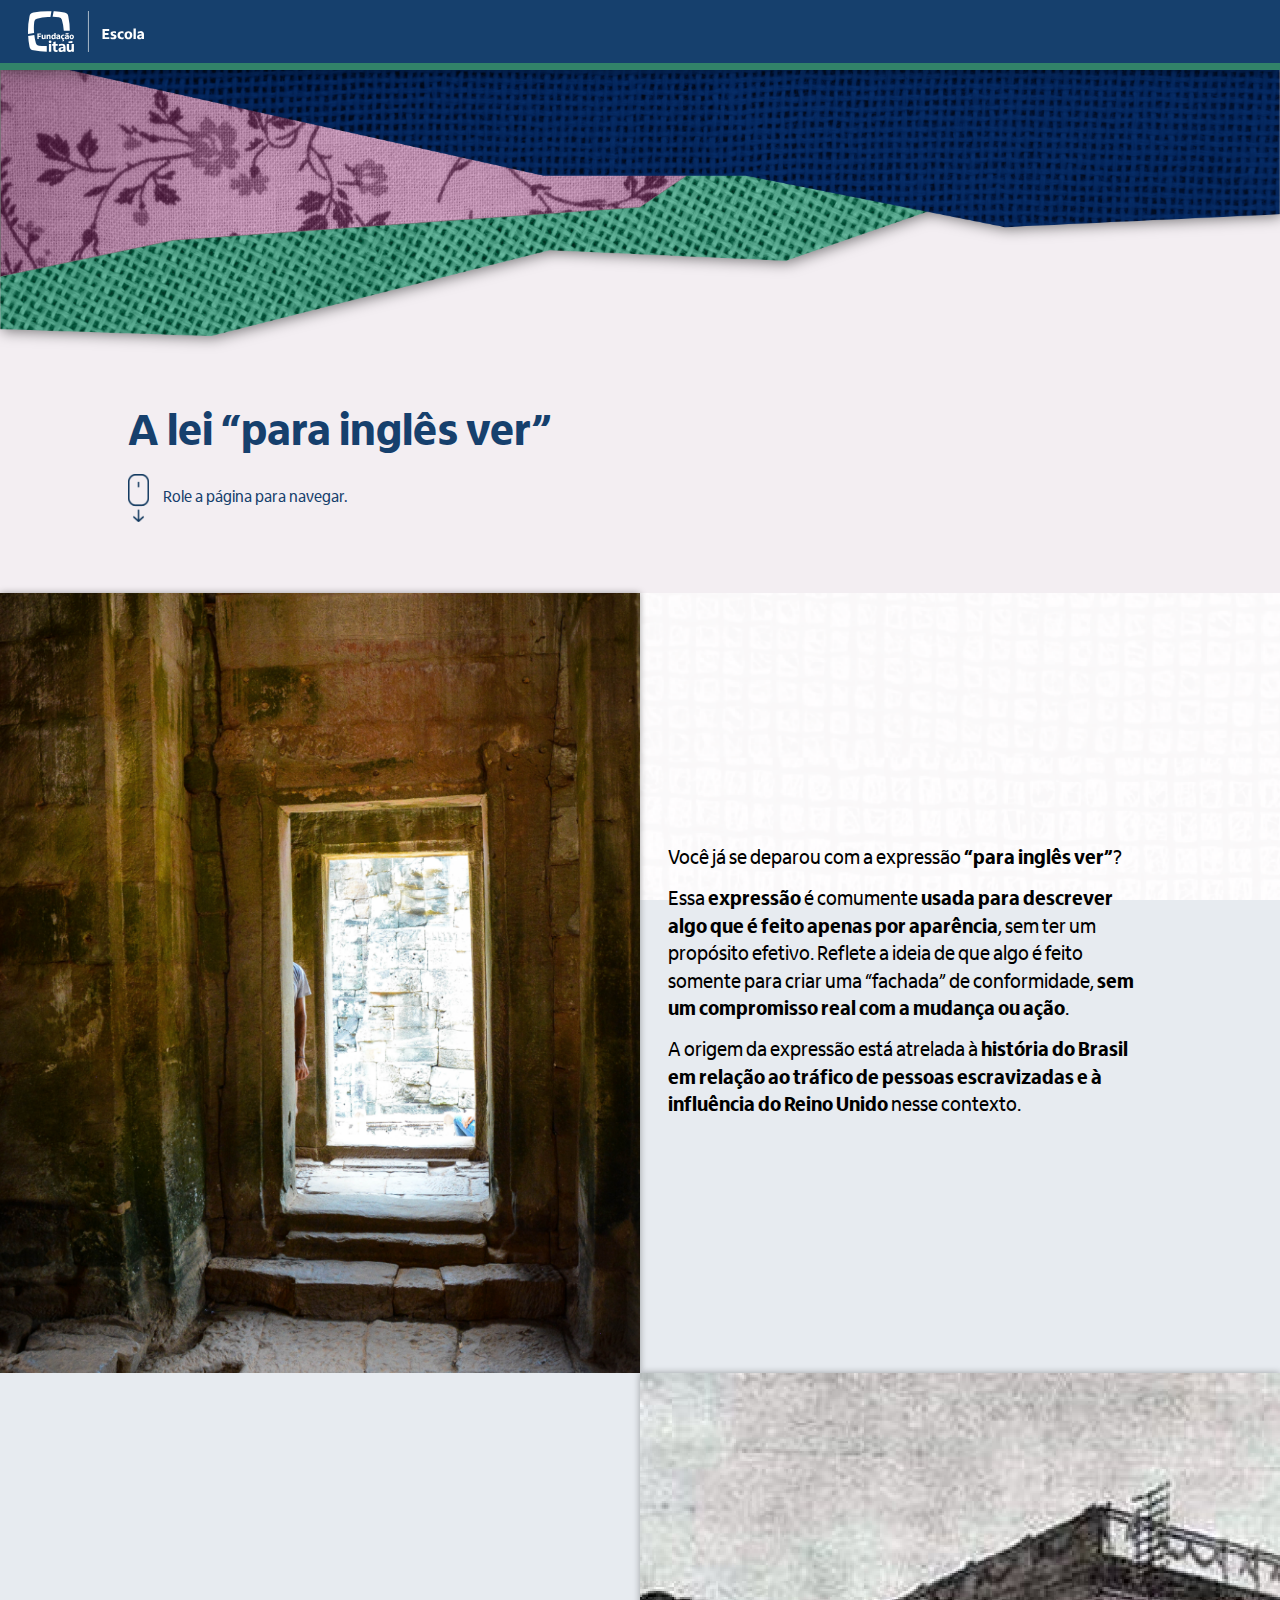
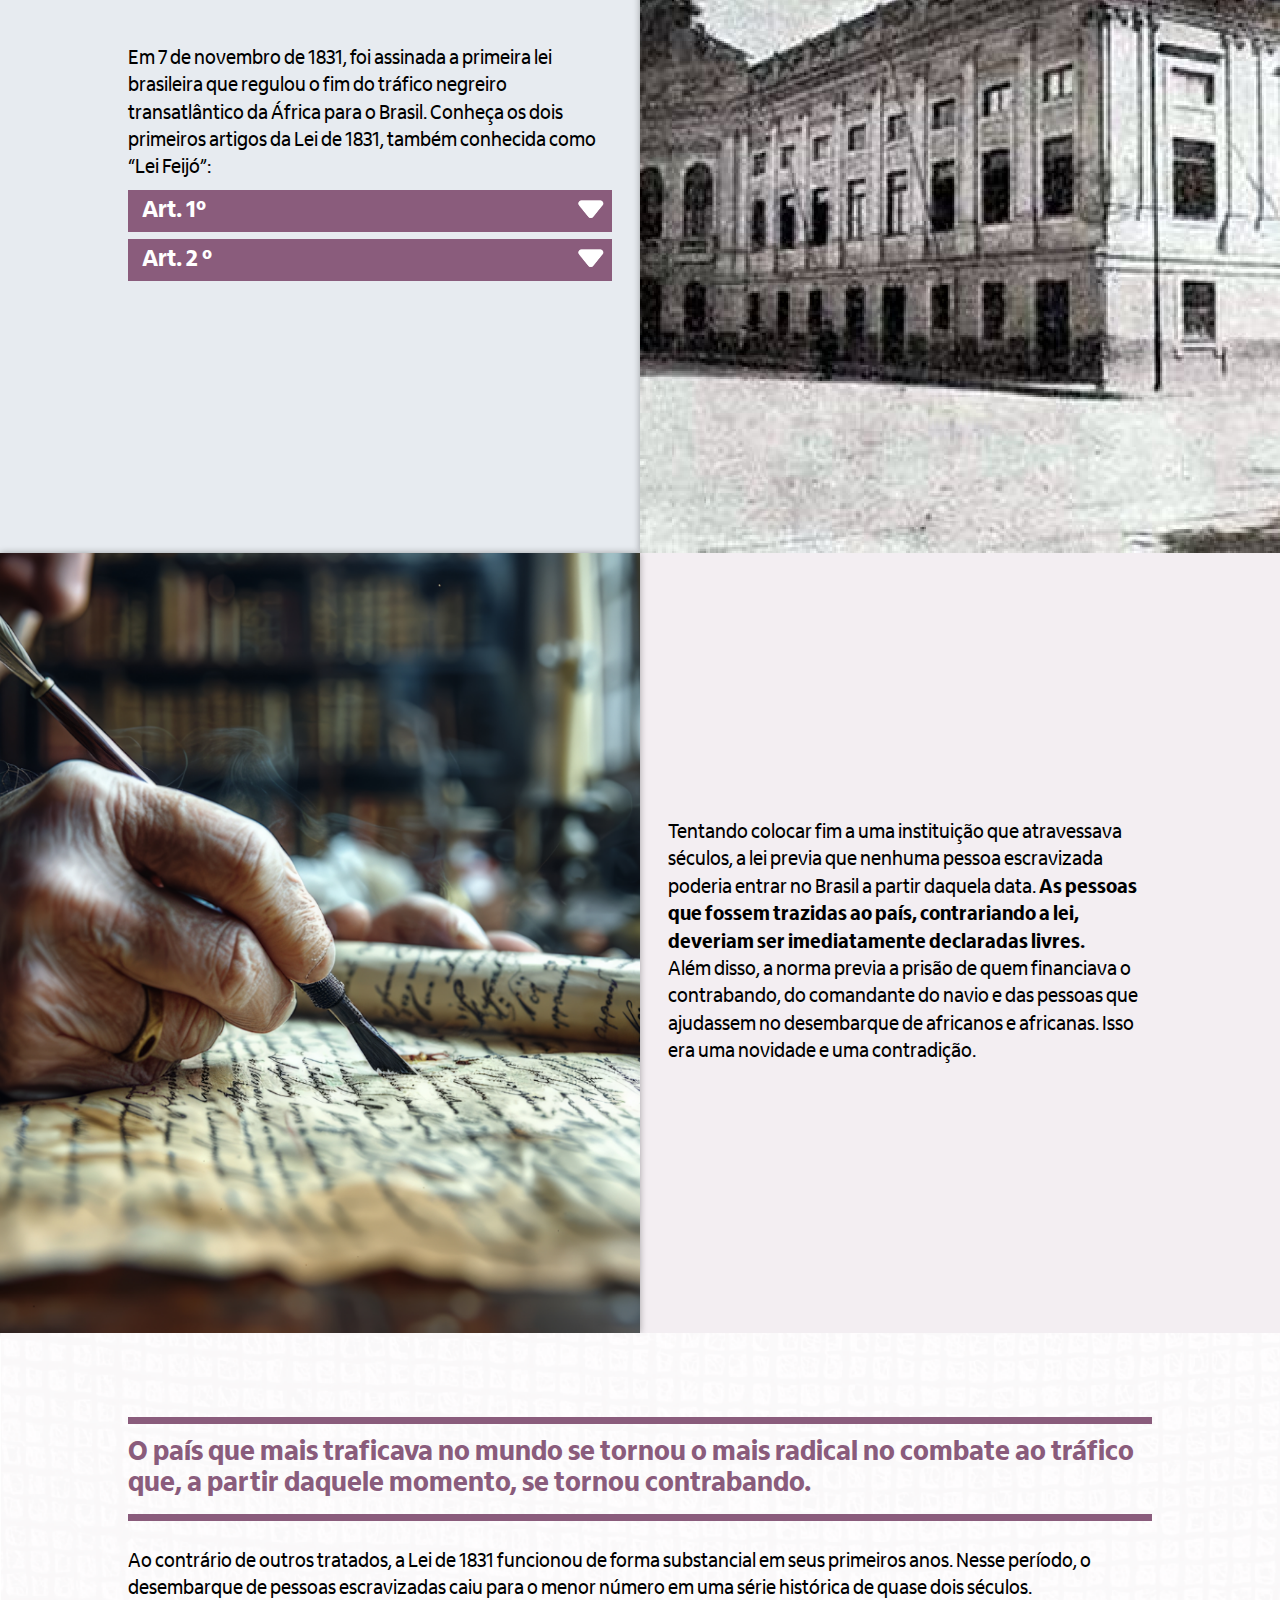
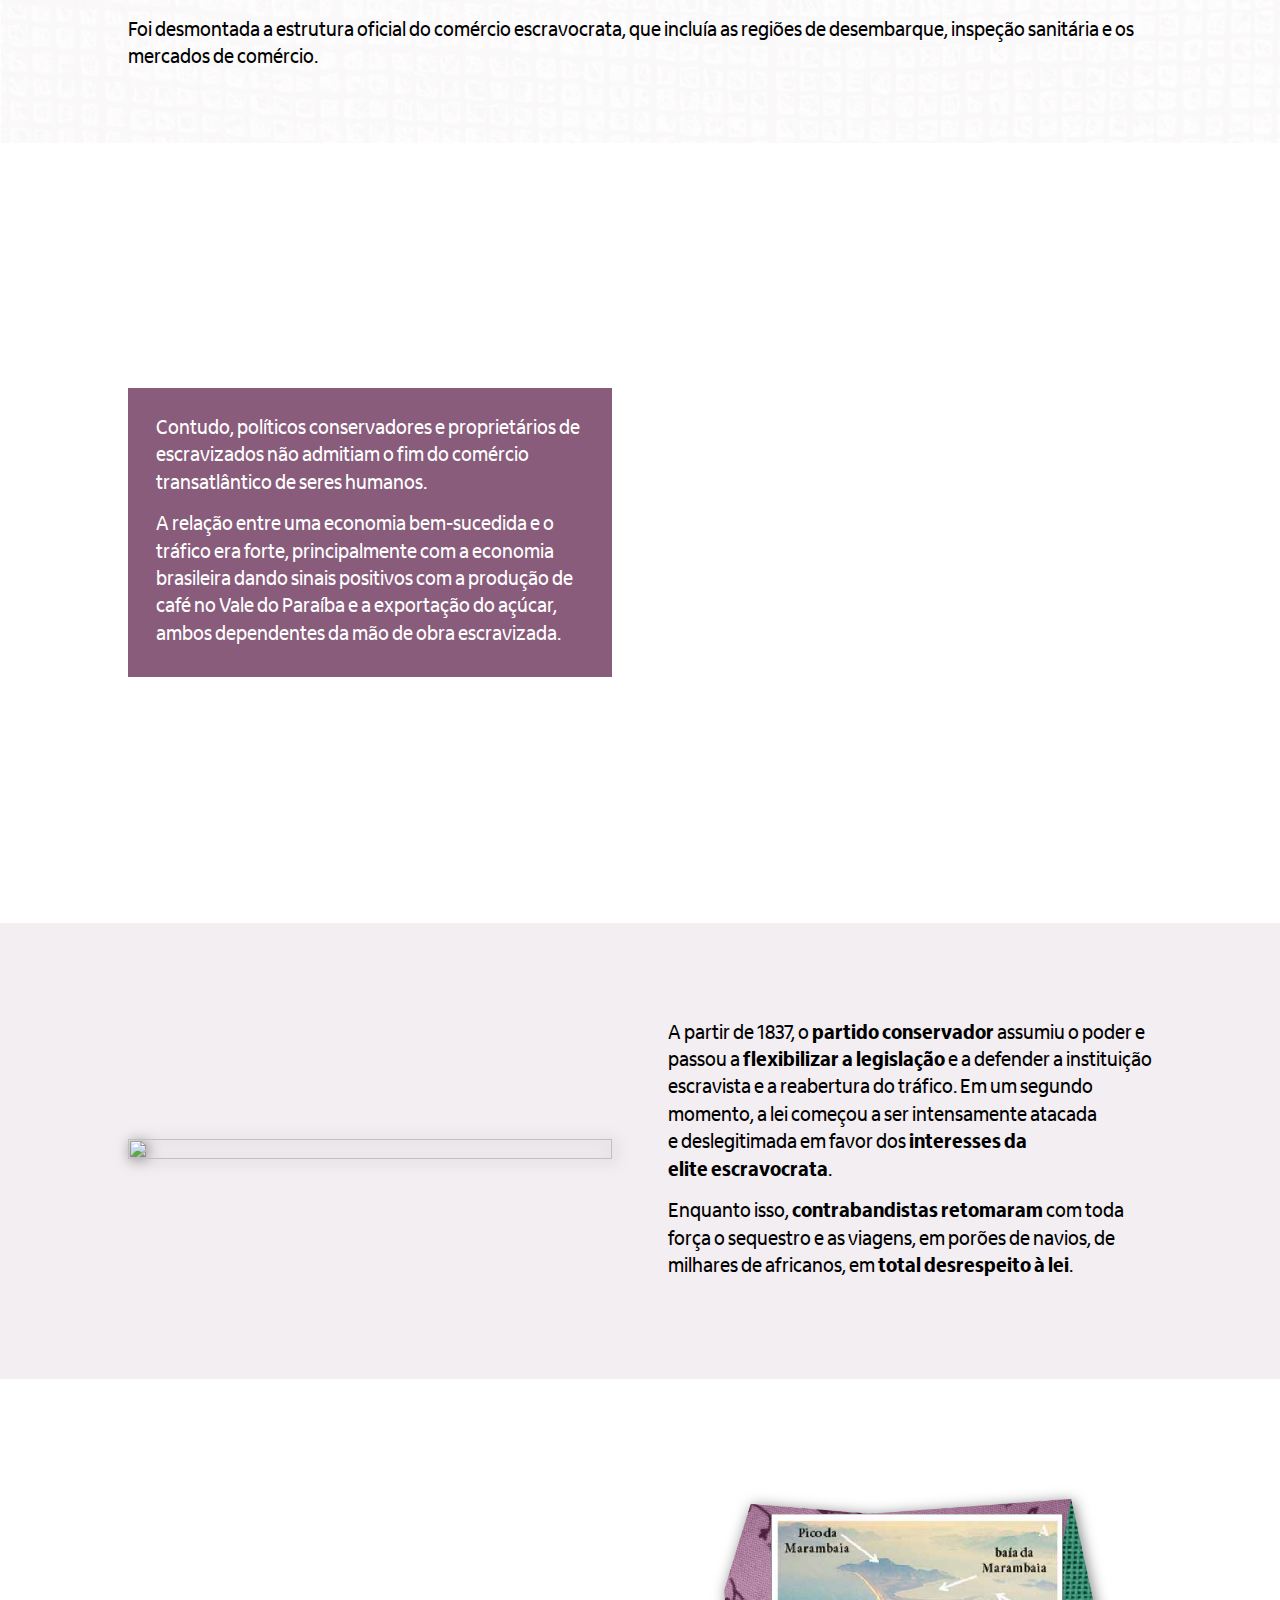
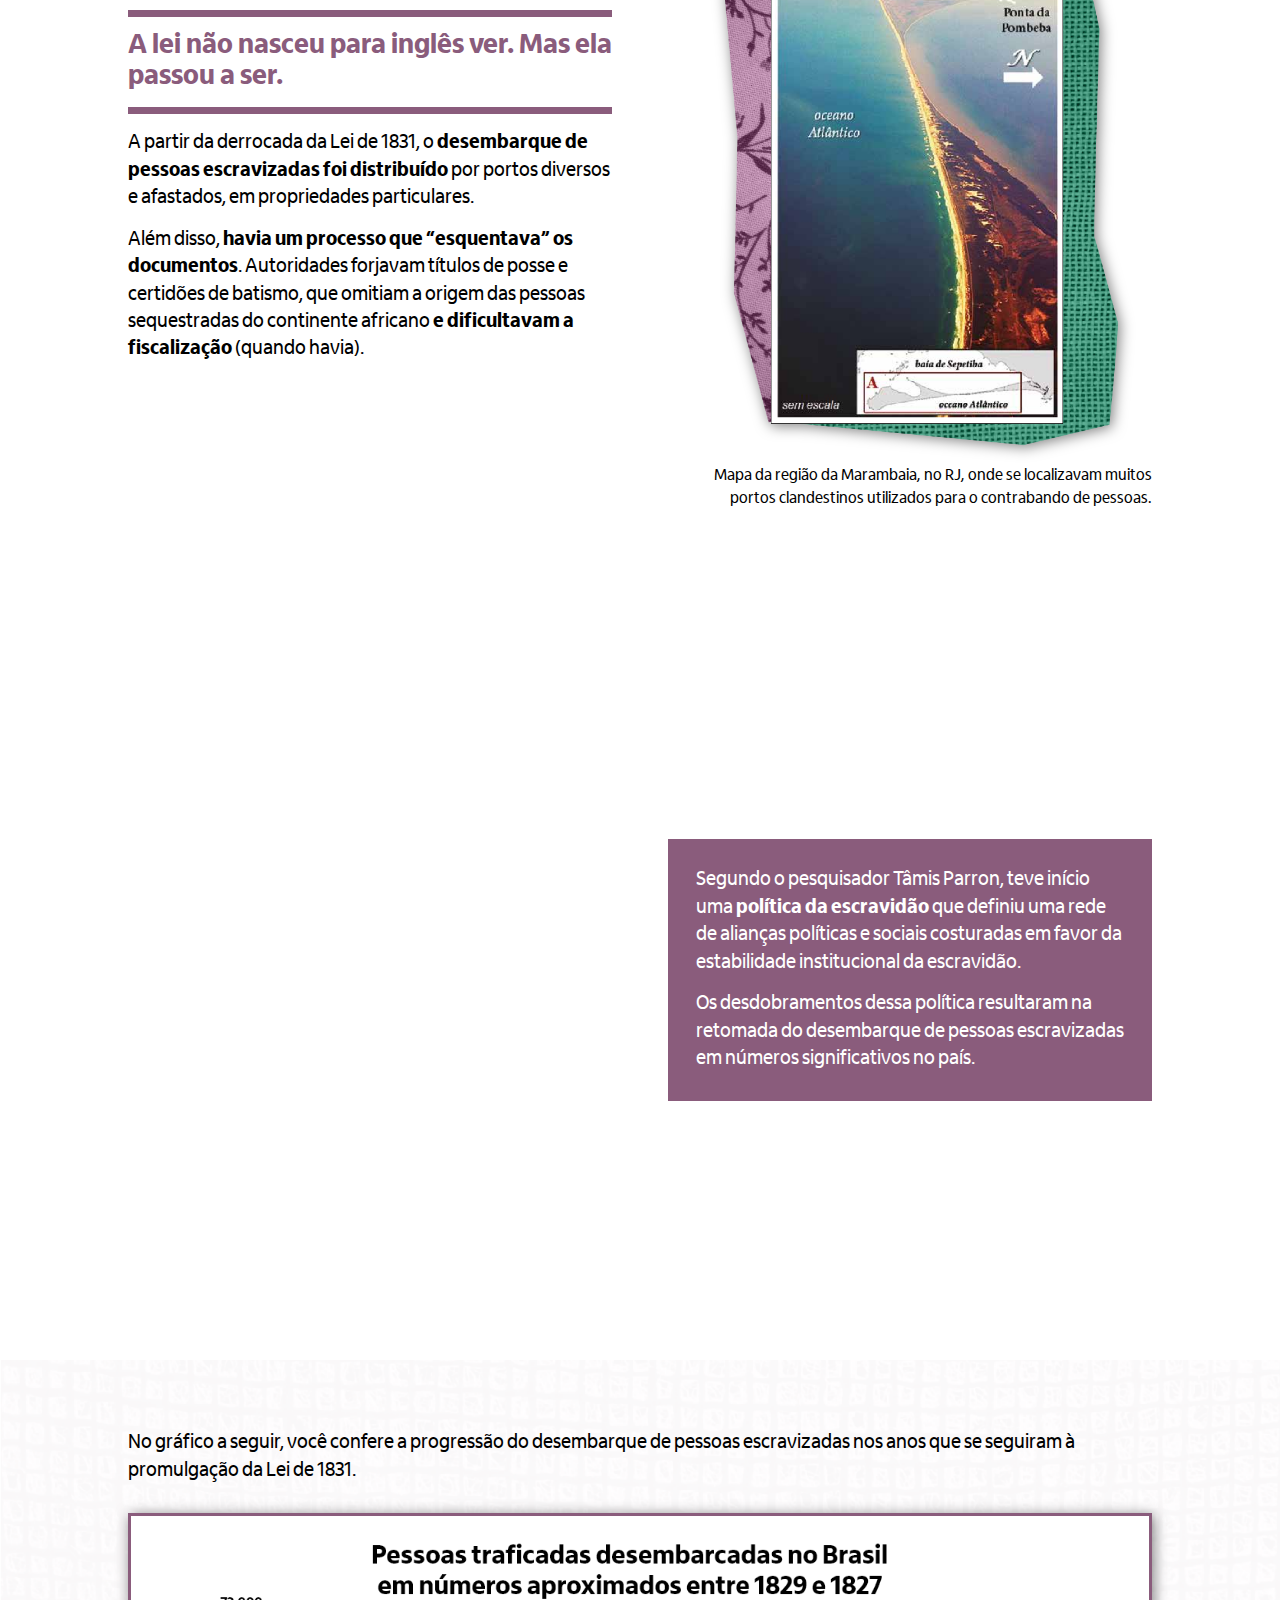
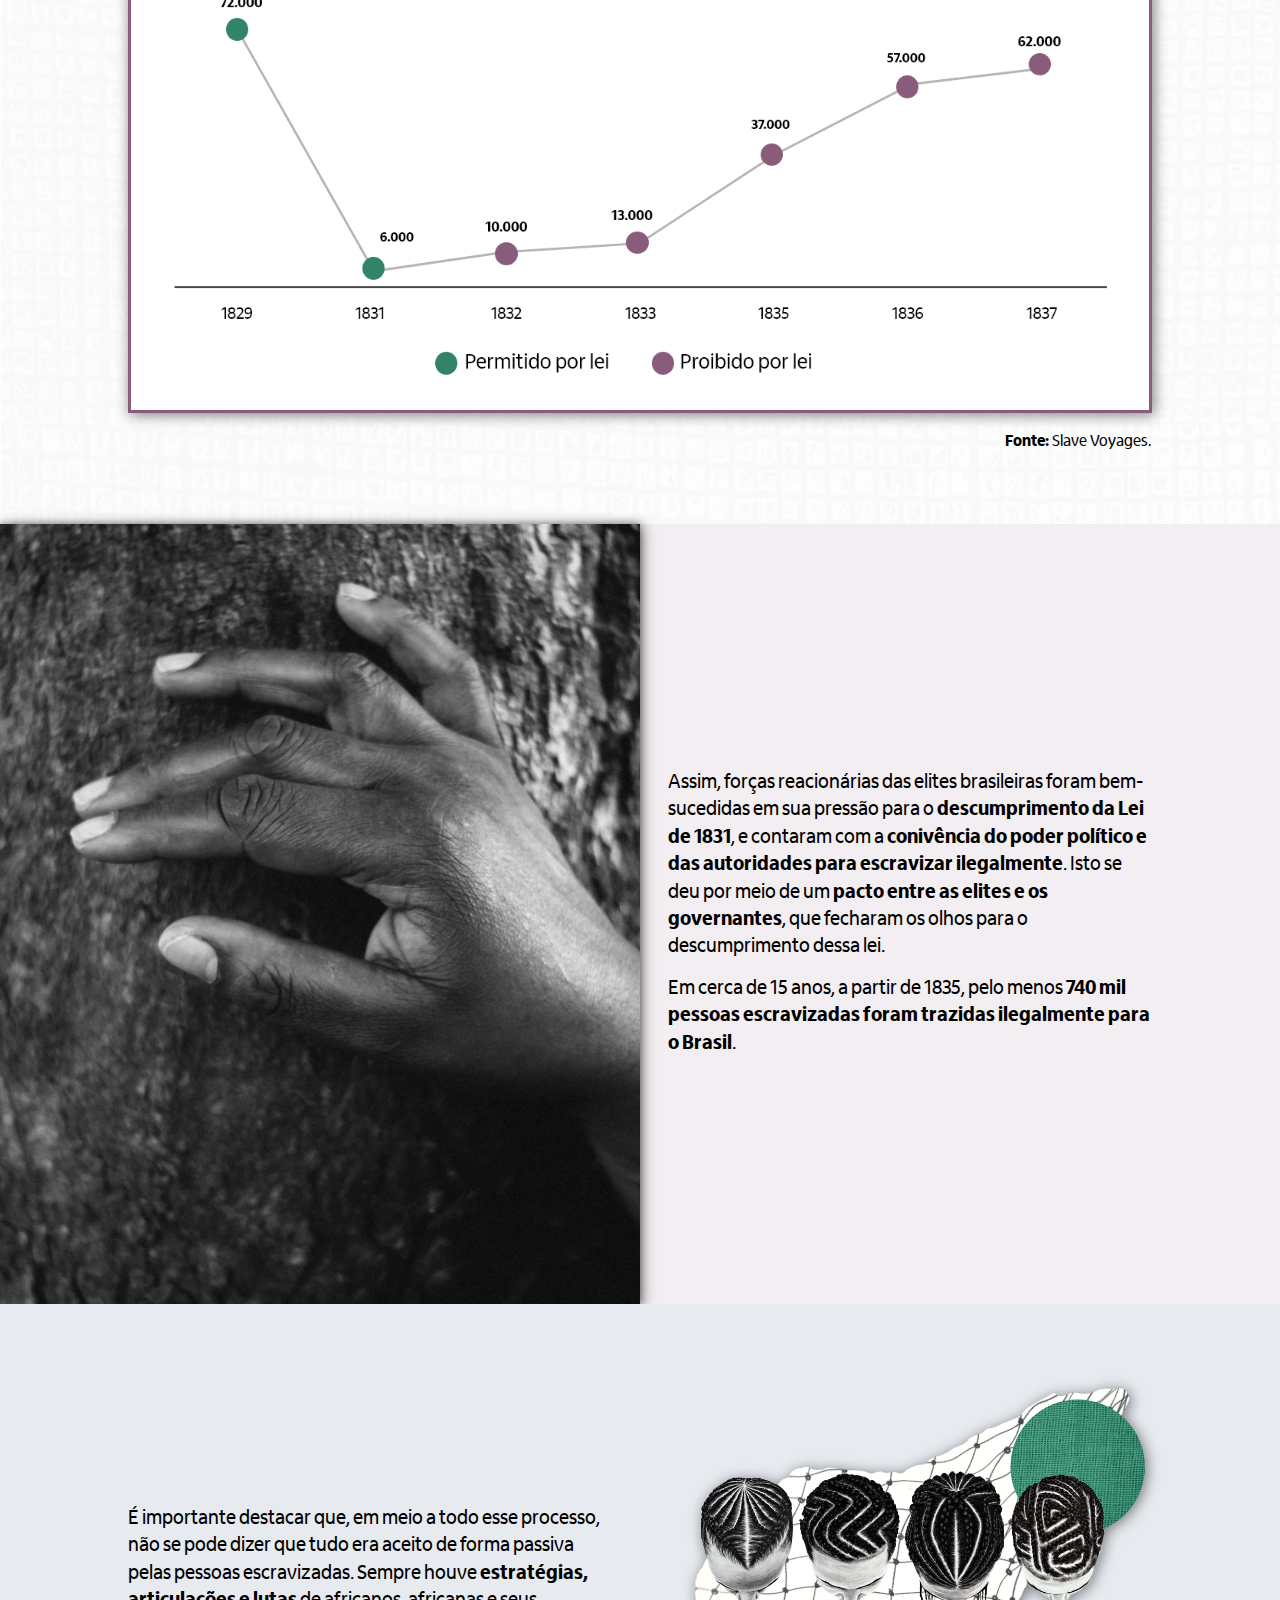
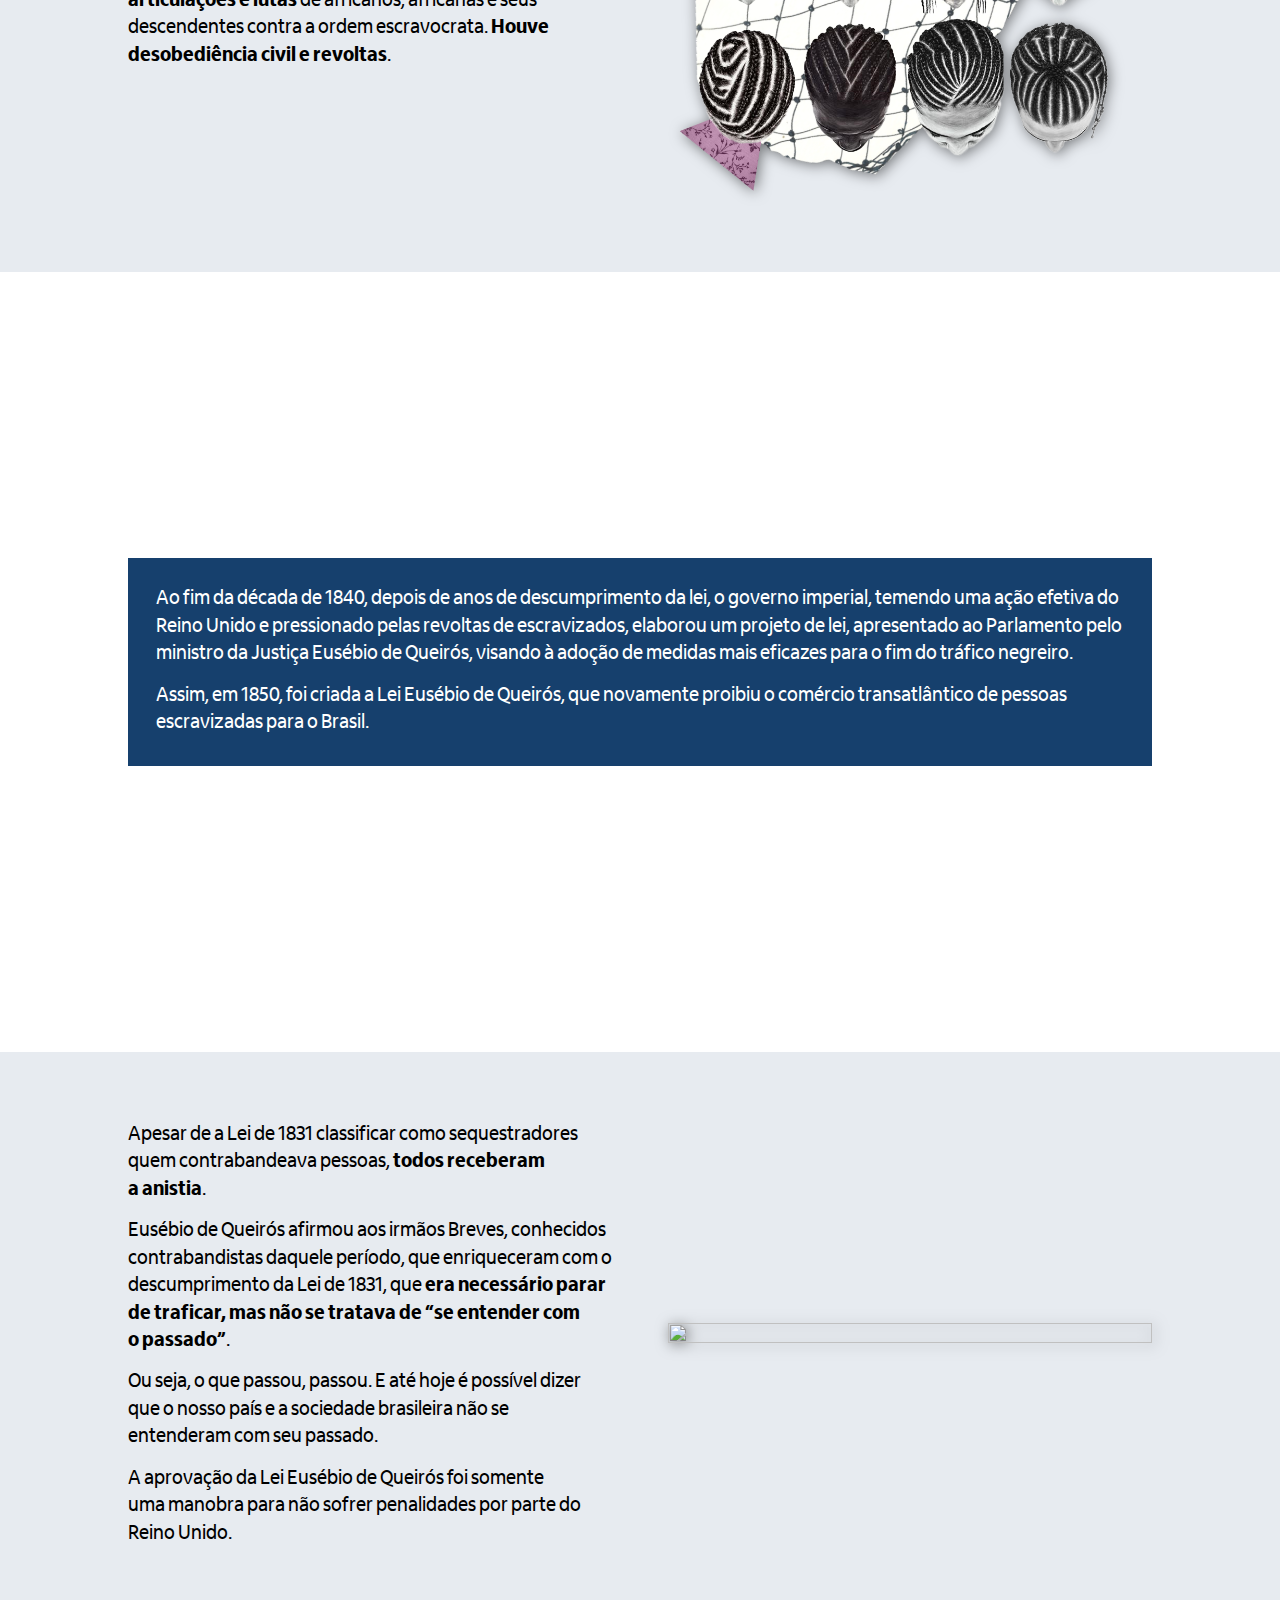
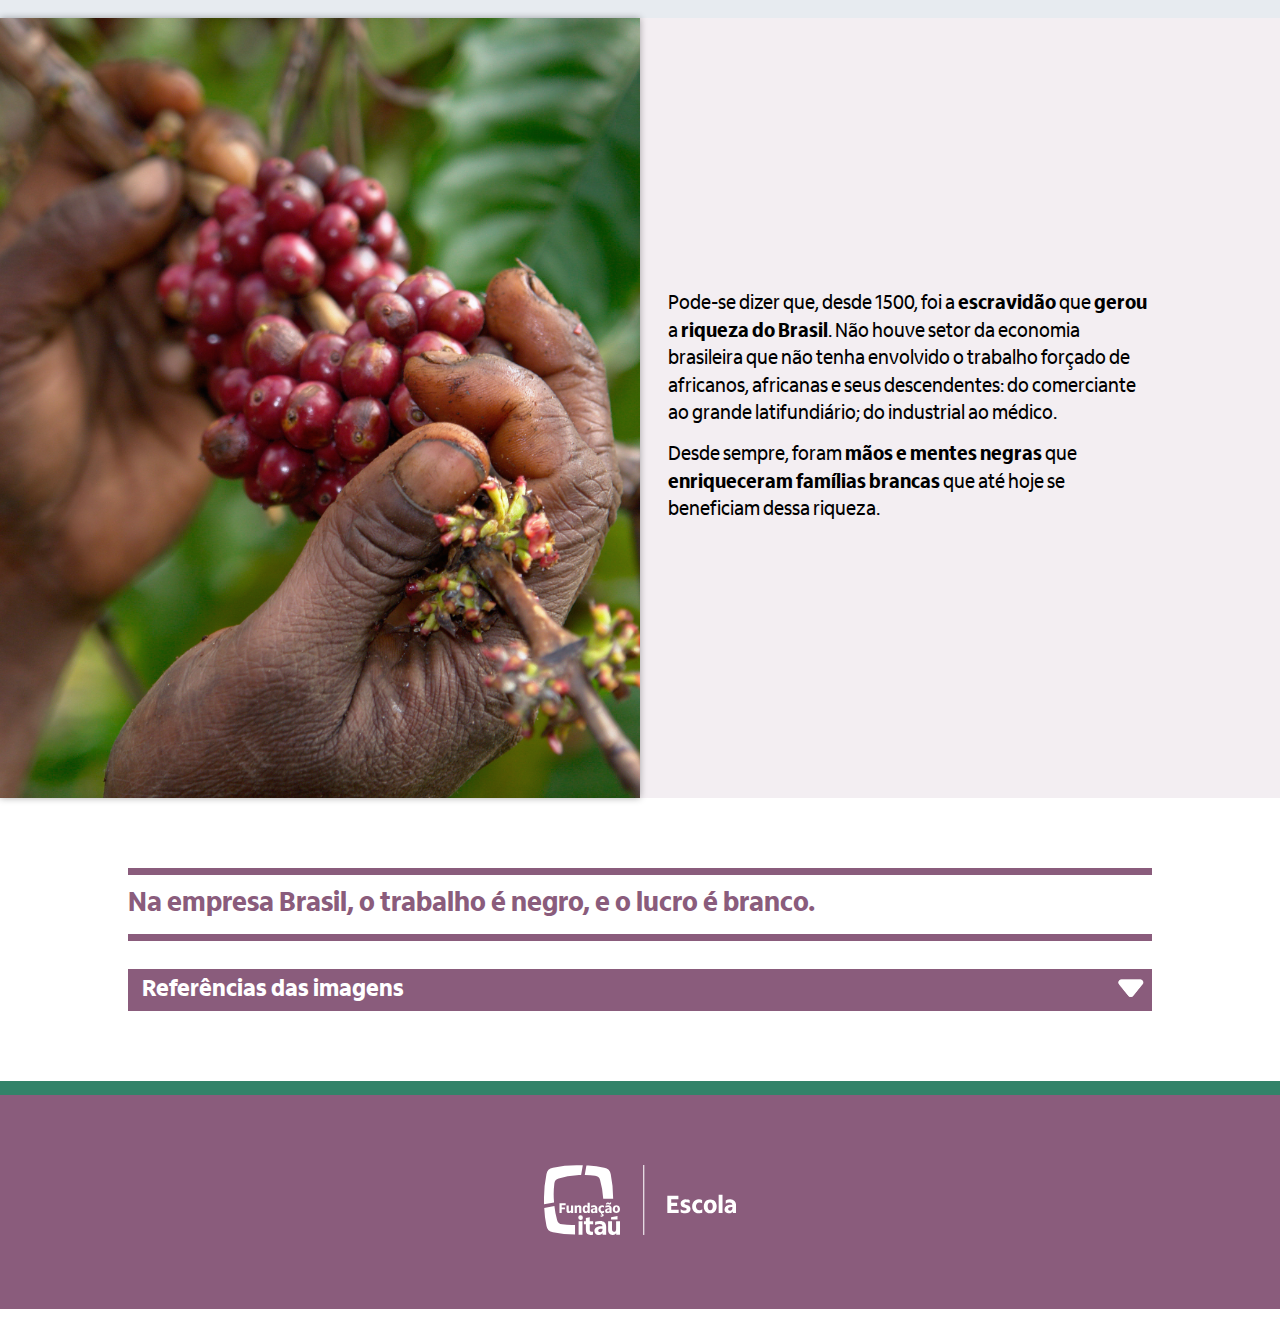
==== app/pages/onepage/index.html @ 206c1019 "[INITIAL]" ====
<!DOCTYPE html>
<html></html>
<head>
  <meta charset="utf-8">
  <meta http-equiv="X-UA-Compatible" content="IE=edge">
  <meta name="viewport" content="width=device-width, initial-scale=1">
  <link rel="stylesheet" type="text/css" href="../../styles/reset.css"/>
  <link rel="stylesheet" type="text/css" href="../../styles/animate.min.css"/>
  <link rel="stylesheet" href="style.css">
  <link rel="stylesheet" type="text/css" href="../../modules/flamboyant-props.min.css"/>
</head>
<body role="application">
  <header>
    <div class="component-template-header fixedHeader hamburguerAtivo" id="header">
      <div class="container-image"><img src="../../assets/img/logo.svg" alt="" aria-label="" tabindex="-1" aria-hidden="aria-hidden"/>
      </div>
    </div>
  </header>
  <body prev-hide next-hide scorm-complete="#complete-tela">
    <div class="onePage prop-mt5 prop-tablet-mt3">
      <div class="menu1 parentPonto1" id="ponto01"></div>
      <section class="section01 color-bg-04"><img class="imgtop down img-shadow" src="../../assets/img/topo.png"/>
        <div class="container-template-wildcard">
          <div class="col   col-one col-01  col-full prop-mt5 prop-mb5 prop-tablet-mt5 prop-tablet-mb5 up" alt="" aria-label="" tabindex="-1">
            <div class="wrapper">
              <h1 class="bigtitle prop-m0 color-01" tabindex="1">A lei “para inglês ver”</h1>
              <div class="container-line line-scrool" dimensions="dimensions-">
                <div class="line-minor">
                  <div class="container-image"><img src="../../assets/img/n-scrool2.png" alt="" aria-label="" tabindex="-1" aria-hidden="aria-hidden"/>
                  </div>
                </div>
                <div class="line-major">
                  <p class="smalltext prop-m0 prop-mt1 color-01" tabindex="2">Role a página para navegar.</p>
                </div>
              </div>
            </div>
          </div>
        </div>
      </section>
      <section class="section02 color-bg-03 full-H">
        <div class="container-template-wildcard prop-bg-fixed" style="background-image: url(../../assets/img/bg.png);">
          <div class="row-wrap">
            <div class="col col-bg   col-01   left" alt="" aria-label="" tabindex="-1">
              <div class="col-bg-int" style="background-image: url(../../assets/img/img01.png);"></div>
              <div class="wrapper">
              </div>
            </div>
            <div class="col col-bg   col-02   prop-pt2 prop-pb2 prop-tablet-pt2 prop-tablet-pb2 right" alt="" aria-label="" tabindex="-1">
              <div class="wrapper">
                <p class="text prop-m0" tabindex="1">Você já se deparou com a expressão <b>“para inglês ver”</b>?</p>
                <p class="text prop-mt1" tabindex="2">Essa <b>expressão</b> é comumente <b>usada para descrever algo que é feito apenas por aparência</b>, sem ter um propósito efetivo. Reflete a ideia de que algo é feito somente para criar uma “fachada” de conformidade, <b>sem um compromisso real com a mudança ou ação</b>.</p>
                <p class="text prop-mt1" tabindex="3">A origem da expressão está atrelada à <b>história do Brasil em relação ao tráfico de pessoas escravizadas e à influência do Reino Unido</b> nesse contexto.</p>
              </div>
            </div>
          </div>
        </div>
      </section>
      <section class="section03 color-bg-03 full-H">
        <div class="container-template-wildcard prop-bg-fixed" style="background-image: url(../../assets/img/bg.png);">
          <div class="row-wrap">
            <div class="col col-bg   col-01   left prop-pt2 prop-pb2 prop-tablet-pt2 prop-tablet-pb2" alt="" aria-label="" tabindex="-1">
              <div class="wrapper">
                <p class="text prop-m0" tabindex="1">Em 7 de novembro de 1831, foi assinada a primeira lei brasileira que regulou o fim do tráfico negreiro transatlântico da África para o Brasil. Conheça os dois primeiros artigos da Lei de 1831, também conhecida como “Lei Feijó”:</p>
                <div class="container-accordeon prop-m0 accordeon-type02 up">
                  <div class="interaction-accordeon accordeon parent-inside-col">
                    <div class="bloco">
                      <div class="corpbtn">
                        <button class="accordeon-title" tabindex="2" aria-label="Art. 1º">
                          <h4>Art. 1º</h4>
                          <div class="seta-container">
                            <div class="img"></div>
                          </div>
                        </button>
                        <div class="accordeon-texto">
                          <div class="col   col-one col-01  col-full " alt="" aria-label="" tabindex="-1">
                            <div class="wrapper">
                              <p class="text prop-m0" tabindex="3">Todos os escravos que entrarem no território ou portos do Brasil, vindos de fora, ficam livres.</p>
                              <p class="text prop-m0" tabindex="4">Exceptuam-se:</p>
                              <p class="text prop-m0" tabindex="5">1º Os escravos matriculados no serviço de embarcações pertencentes a país, onde a escravidão é permitida, enquanto empregados no serviço das mesmas embarcações.</p>
                              <p class="text prop-m0" tabindex="6">2º Os que fugirem do território, ou embarcação estrangeira, os quase serão entregues aos senhores que os reclamarem, e reexportados para fora do Brasil.</p>
                            </div>
                          </div>
                        </div>
                      </div>
                      <div class="corpbtn">
                        <button class="accordeon-title" tabindex="7" aria-label="Art. 2 º​">
                          <h4>Art. 2 º​</h4>
                          <div class="seta-container">
                            <div class="img"></div>
                          </div>
                        </button>
                        <div class="accordeon-texto">
                          <div class="col   col-one col-01  col-full " alt="" aria-label="" tabindex="-1">
                            <div class="wrapper">
                              <p class="text prop-m0" tabindex="8">Os importadores de escravos no Brasil incorrerão na pena corporal do artigo cento e setenta e nove do Código Criminal, imposta aos que reduzem à escravidão pessoas livres, e na multa de duzentos mil réis por cabeça de cada um dos escravos importados, além de pagarem as despesas da reexportação para qualquer parte da África; reexportação, que o Governo fará efetiva com a maior possível brevidade, contrastando com as autoridades africanas para lhes darem um asilo. Os infratores responderão cada um por si, e por todos.</p>
                            </div>
                          </div>
                        </div>
                      </div>
                    </div>
                  </div>
                </div>
              </div>
            </div>
            <div class="col col-bg   col-02   right" alt="" aria-label="" tabindex="-1">
              <div class="col-bg-int" style="background-image: url(../../assets/img/img02.png);"></div>
              <div class="wrapper">
              </div>
            </div>
          </div>
        </div>
      </section>
      <section class="section04 color-bg-04 full-H">
        <div class="container-template-wildcard">
          <div class="row-wrap">
            <div class="col col-bg   col-01   left" alt="" aria-label="" tabindex="-1">
              <div class="col-bg-int" style="background-image: url(../../assets/img/img03.png);"></div>
              <div class="wrapper">
              </div>
            </div>
            <div class="col    col-02   prop-pt2 prop-pb2 prop-tablet-pt2 prop-tablet-pb2 right" alt="" aria-label="" tabindex="-1">
              <div class="wrapper">
                <p class="text prop-m0" tabindex="1">Tentando colocar fim a uma instituição que atravessava séculos, a lei previa que nenhuma pessoa escravizada poderia entrar no Brasil a partir daquela data. <b>As pessoas que fossem trazidas ao país, contrariando a lei, deveriam ser imediatamente declaradas livres.</b></p>
                <p class="text prop-m0" tabindex="2">Além disso, a norma previa a prisão de quem financiava o contrabando, do comandante do navio e das pessoas que ajudassem no desembarque de africanos e africanas. Isso era uma novidade e uma contradição.</p>
              </div>
            </div>
          </div>
        </div>
      </section>
      <section class="section05">
        <div class="container-template-wildcard prop-pt5 prop-pb5 prop-tablet-pt2 prop-tablet-pb2" style="background-image: url(../../assets/img/bg.png);">
          <div class="col col-bg  col-one col-01  col-full up" alt="" aria-label="" tabindex="-1">
            <div class="wrapper">
              <h3 class="subtitle prop-mt1 border-top-bottom color-05" tabindex="1">O país que mais traficava no mundo se tornou o mais radical no combate ao tráfico que, a partir daquele momento, se tornou contrabando.</h3>
              <p class="text prop-mt2" tabindex="2">Ao contrário de outros tratados, a Lei de 1831 funcionou de forma substancial em seus primeiros anos. Nesse período, o desembarque de pessoas escravizadas caiu para o menor número em uma série histórica de quase dois séculos.</p>
              <p class="text prop-mt1" tabindex="3">Foi desmontada a estrutura oficial do comércio escravocrata, que incluía as regiões de desembarque, inspeção sanitária e os mercados de comércio.</p>
            </div>
          </div>
        </div>
      </section>
      <section class="section06 full-H">
        <div class="container-template-wildcard bg-bottom prop-bg-fixed legend" style="background-image: url(../../assets/img/img04.png);">
          <div class="row-wrap">
            <div class="col col-bg   col-01   prop-pt5 prop-pb5 prop-tablet-pt2 prop-tablet-pb2" alt="" aria-label="" tabindex="-1">
              <div class="wrapper">
                <div class="container-item-card wow zoomIn color-bg-05 prop-p2">
                  <p class="text prop-m0 color-white" tabindex="1">Contudo, políticos conservadores e proprietários de escravizados não admitiam o fim do comércio transatlântico de seres humanos.</p>
                  <p class="text prop-mt1 color-white" tabindex="2">A relação entre uma economia bem-sucedida e o tráfico era forte, principalmente com a economia brasileira dando sinais positivos com a produção de café no Vale do Paraíba e a exportação do açúcar, ambos dependentes da mão de obra escravizada.</p>
                </div>
                <p class="smalltext color-white legenda" tabindex="3"></p>
              </div>
            </div>
            <div class="col col-bg col-zero  col-02   " alt="" aria-label="" tabindex="-1">
              <div class="wrapper">
              </div>
            </div>
          </div>
        </div>
      </section>
      <section class="section07 color-bg-04">
        <div class="container-template-wildcard prop-bg-fixed prop-pt5 prop-pb5 prop-tablet-pt2 prop-tablet-pb2">
          <div class="row-wrap">
            <div class="col    col-01   left" alt="" aria-label="" tabindex="-1">
              <div class="wrapper">
                <div class="container-image"><img class="img-shadow" src="../../assets/img/gif1.gif" alt="" aria-label="" tabindex="-1" aria-hidden="aria-hidden"/>
                </div>
              </div>
            </div>
            <div class="col    col-02   prop-pt2 prop-pb2 right" alt="" aria-label="" tabindex="-1">
              <div class="wrapper">
                <p class="text" tabindex="1">A partir de 1837, o <b>partido conservador</b> assumiu o poder e passou a <b>flexibilizar a legislação</b> e a defender a instituição escravista e a reabertura do tráfico. Em um segundo momento, a lei começou a ser intensamente atacada e deslegitimada em favor dos <b>interesses da elite escravocrata</b>.</p>
                <p class="text" tabindex="2">Enquanto isso, <b>contrabandistas retomaram</b> com toda força o sequestro e as viagens, em porões de navios, de milhares de africanos, em <b>total desrespeito à lei</b>.</p>
              </div>
            </div>
          </div>
        </div>
      </section>
      <section class="section08">
        <div class="container-template-wildcard prop-bg-fixed prop-pt5 prop-pb5 prop-tablet-pt2 prop-tablet-pb2" style="background-image: url(../../assets/img/bg.png);">
          <div class="row-wrap">
            <div class="col col-bg   col-01   left" alt="" aria-label="" tabindex="-1">
              <div class="wrapper">
                <h3 class="subtitle prop-mt1 border-top-bottom color-05" tabindex="1">A lei não nasceu para inglês ver. Mas ela passou a ser.</h3>
                <p class="text" tabindex="2">A partir da derrocada da Lei de 1831, o <b>desembarque de pessoas escravizadas foi distribuído</b> por portos diversos e afastados, em propriedades particulares.</p>
                <p class="text" tabindex="3">Além disso, <b>havia um processo que “esquentava” os documentos</b>. Autoridades forjavam títulos de posse e certidões de batismo, que omitiam a origem das pessoas sequestradas do continente africano <b>e dificultavam a fiscalização</b> (quando havia).</p>
              </div>
            </div>
            <div class="col col-bg   col-02   right" alt="" aria-label="" tabindex="-1">
              <div class="wrapper">
                <div class="container-image"><img class="img-shadow" src="../../assets/img/img05.png" alt="" aria-label="" tabindex="-1" aria-hidden="aria-hidden"/>
                </div>
                <p class="smalltext prop-mt1 prop-txt-right" tabindex="4">Mapa da região da Marambaia, no RJ, onde se localizavam muitos portos clandestinos utilizados para o contrabando de pessoas.</p>
              </div>
            </div>
          </div>
        </div>
      </section>
      <section class="section09 full-H">
        <div class="container-template-wildcard bg-bottom prop-bg-fixed legend" style="background-image: url(../../assets/img/img06.png);">
          <div class="row-wrap">
            <div class="col col-bg col-zero  col-01   " alt="" aria-label="" tabindex="-1">
              <div class="wrapper">
              </div>
            </div>
            <div class="col col-bg   col-02   prop-pt5 prop-pb5 prop-tablet-pt2 prop-tablet-pb2" alt="" aria-label="" tabindex="-1">
              <div class="wrapper">
                <div class="container-item-card wow zoomIn color-bg-05 prop-p2">
                  <p class="text prop-m0 color-white" tabindex="1">Segundo o pesquisador Tâmis Parron, teve início uma <b>política da escravidão</b> que definiu uma rede de alianças políticas e sociais costuradas em favor da estabilidade institucional da escravidão.</p>
                  <p class="text prop-mt1 color-white" tabindex="2">Os desdobramentos dessa política resultaram na retomada do desembarque de pessoas escravizadas em números significativos no país.</p>
                </div>
              </div>
            </div>
          </div>
        </div>
        <p class="smalltext legendabg color-white">Réplica de navio negreiro ou tumbeiro – transporte dos escravizados. Museu Afro Brasil.</p>
      </section>
      <section class="section10">
        <div class="container-template-wildcard prop-pt5 prop-pb5 prop-tablet-pt2 prop-tablet-pb2" style="background-image: url(../../assets/img/bg.png);">
          <div class="col col-bg  col-one col-01  col-full up" alt="" aria-label="" tabindex="-1">
            <div class="wrapper">
              <p class="text prop-m0" tabindex="1">No gráfico a seguir, você confere a progressão do desembarque de pessoas escravizadas nos anos que se seguiram à promulgação da Lei de 1831.</p>
              <div class="container-image"><img class="img-shadow prop-mt2" src="../../assets/img/img07.png" alt="" aria-label="" tabindex="-1" aria-hidden="aria-hidden"/>
              </div>
              <p class="smalltext prop-mt1 prop-txt-right" tabindex="2"><b>Fonte:</b> Slave Voyages.</p>
            </div>
          </div>
        </div>
      </section>
      <section class="section11 color-bg-04 full-H">
        <div class="container-template-wildcard">
          <div class="row-wrap">
            <div class="col col-bg   col-01   left img-shadow" alt="" aria-label="" tabindex="-1">
              <div class="col-bg-int" style="background-image: url(../../assets/img/img08.png);"></div>
              <div class="wrapper">
              </div>
            </div>
            <div class="col    col-02   prop-pt2 prop-pb2 prop-tablet-pt2 prop-tablet-pb2 right" alt="" aria-label="" tabindex="-1">
              <div class="wrapper">
                <p class="text prop-m0" tabindex="1">Assim, forças reacionárias das elites brasileiras foram bem-sucedidas em sua pressão para o <b>descumprimento da Lei de 1831</b>, e contaram com a <b>conivência do poder político e das autoridades para escravizar ilegalmente</b>. Isto se deu por meio de um <b>pacto entre as elites e os governantes</b>, que fecharam os olhos para o descumprimento dessa lei.</p>
                <p class="text prop-mt1" tabindex="2">Em cerca de 15 anos, a partir de 1835, pelo menos <b>740 mil pessoas escravizadas foram trazidas ilegalmente para o Brasil</b>.</p>
              </div>
            </div>
          </div>
        </div>
      </section>
      <section class="section12 color-bg-03">
        <div class="container-template-wildcard prop-bg-fixed prop-pt5 prop-pb5 prop-tablet-pt2 prop-tablet-pb2" style="background-image: url(../../assets/img/bg.png);">
          <div class="row-wrap">
            <div class="col col-bg   col-01   prop-pt2 prop-pb2 left" alt="" aria-label="" tabindex="-1">
              <div class="wrapper">
                <p class="text" tabindex="1">É importante destacar que, em meio a todo esse processo, não se pode dizer que tudo era aceito de forma passiva pelas pessoas escravizadas. Sempre houve <b>estratégias, articulações e lutas</b> de africanos, africanas e seus descendentes contra a ordem escravocrata. <b>Houve desobediência civil e revoltas</b>.</p>
              </div>
            </div>
            <div class="col col-bg   col-02   right" alt="" aria-label="" tabindex="-1">
              <div class="wrapper">
                <div class="container-image"><img class="img-shadow" src="../../assets/img/img09.png" alt="" aria-label="" tabindex="-1" aria-hidden="aria-hidden"/>
                </div>
              </div>
            </div>
          </div>
        </div>
      </section>
      <section class="section13 full-H">
        <div class="container-template-wildcard bg-bottom prop-bg-fixed legend" style="background-image: url(../../assets/img/img10.png);">
          <div class="col col-bg  col-one col-01  col-full prop-pt5 prop-pb5 prop-tablet-pt2 prop-tablet-pb2" alt="" aria-label="" tabindex="-1">
            <div class="wrapper">
              <div class="container-item-card wow zoomIn color-bg-01 prop-p2 box-shadow">
                <p class="text prop-m0 color-white" tabindex="1">Ao fim da década de 1840, depois de anos de descumprimento da lei, o governo imperial, temendo uma ação efetiva do Reino Unido e pressionado pelas revoltas de escravizados, elaborou um projeto de lei, apresentado ao Parlamento pelo ministro da Justiça Eusébio de Queirós, visando à adoção de medidas mais eficazes para o fim do tráfico negreiro.</p>
                <p class="text prop-mt1 color-white" tabindex="2">Assim, em 1850, foi criada a Lei Eusébio de Queirós, que novamente proibiu o comércio transatlântico de pessoas escravizadas para o Brasil.</p>
              </div>
            </div>
          </div>
        </div>
        <p class="smalltext legendabg color-white">Réplica de navio negreiro ou tumbeiro – transporte dos escravizados. Museu Afro Brasil.</p>
      </section>
      <section class="section14 color-bg-03">
        <div class="container-template-wildcard prop-bg-fixed prop-pt5 prop-pb5 prop-tablet-pt2 prop-tablet-pb2" style="background-image: url(../../assets/img/bg.png);">
          <div class="row-wrap">
            <div class="col col-bg   col-01   left" alt="" aria-label="" tabindex="-1">
              <div class="wrapper">
                <p class="text" tabindex="1">Apesar de a Lei de 1831 classificar como sequestradores quem contrabandeava pessoas, <b>todos receberam a anistia</b>.</p>
                <p class="text" tabindex="2">Eusébio de Queirós afirmou aos irmãos Breves, conhecidos contrabandistas daquele período,  que enriqueceram com o descumprimento da Lei de 1831, que <b>era necessário parar de traficar, mas não se tratava de “se entender com o passado”</b>.</p>
                <p class="text" tabindex="3">Ou seja, o que passou, passou. E até hoje é possível dizer que o nosso país e a sociedade brasileira não se entenderam com seu passado.</p>
                <p class="text" tabindex="4">A aprovação da Lei Eusébio de Queirós foi somente uma manobra para não sofrer penalidades por parte do Reino Unido.</p>
              </div>
            </div>
            <div class="col col-bg   col-02   right" alt="" aria-label="" tabindex="-1">
              <div class="wrapper">
                <div class="container-image"><img class="img-shadow" src="../../assets/img/gif2.gif" alt="" aria-label="" tabindex="-1" aria-hidden="aria-hidden"/>
                </div>
              </div>
            </div>
          </div>
        </div>
      </section>
      <section class="section11 color-bg-04 full-H">
        <div class="container-template-wildcard">
          <div class="row-wrap">
            <div class="col col-bg   col-01   left" alt="" aria-label="" tabindex="-1">
              <div class="col-bg-int" style="background-image: url(../../assets/img/img11.png);"></div>
              <div class="wrapper">
              </div>
            </div>
            <div class="col    col-02   prop-pt2 prop-pb2 prop-tablet-pt2 prop-tablet-pb2 right" alt="" aria-label="" tabindex="-1">
              <div class="wrapper">
                <p class="text prop-m0" tabindex="1">Pode-se dizer que, desde 1500, foi a <b>escravidão</b> que <b>gerou</b> a <b>riqueza do Brasil</b>. Não houve setor da economia brasileira que não tenha envolvido o trabalho forçado de africanos, africanas e seus descendentes: do comerciante ao grande latifundiário; do industrial ao médico.</p>
                <p class="text prop-mt1" tabindex="2">Desde sempre, foram <b>mãos e mentes negras</b> que <b>enriqueceram famílias brancas</b> que até hoje se beneficiam dessa riqueza.</p>
              </div>
            </div>
          </div>
        </div>
      </section>
      <section class="section16" id="complete-tela">
        <div class="container-template-wildcard prop-bg-fixed legend" style="background-image: url(../../assets/img/bg.png);">
          <div class="col col-bg  col-one col-01  col-full prop-pt5 prop-pb5 prop-tablet-pt5 prop-tablet-pb5" alt="" aria-label="" tabindex="-1">
            <div class="wrapper">
              <h3 class="subtitle border-top-bottom color-05" tabindex="1">Na empresa Brasil, o trabalho é negro, e o lucro é branco.</h3>
              <div class="container-accordeon prop-mt2 accordeon-type02 up">
                <div class="interaction-accordeon accordeon parent-inside-col">
                  <div class="bloco">
                    <div class="corpbtn">
                      <button class="accordeon-title" tabindex="2" aria-label="Referências das imagens">
                        <h4>Referências das imagens</h4>
                        <div class="seta-container">
                          <div class="img"></div>
                        </div>
                      </button>
                      <div class="accordeon-texto">
                        <div class="col   col-one col-01  col-full " alt="" aria-label="" tabindex="-1">
                          <div class="wrapper">
                            <p class="text" tabindex="3"></p>
                          </div>
                        </div>
                      </div>
                    </div>
                  </div>
                </div>
              </div>
            </div>
          </div>
        </div>
      </section>
      <section class="section17 footer color-bg-05 border-top up">
        <div class="container-template-wildcard">
          <div class="col   col-one col-01  col-full prop-mt5 prop-mb5 prop-tablet-mt2 prop-tablet-mb2" alt="" aria-label="" tabindex="-1">
            <div class="wrapper">
              <div class="container-image"><img class="logo prop-h5 prop-tablet-h3" src="../../assets/img/logo.svg" alt="logotipo Fundação Itaú | Escola" aria-label="logotipo Fundação Itaú | Escola" tabindex="1"/>
              </div>
            </div>
          </div>
        </div>
      </section>
    </div>
  </body>
</body>
<script src="../../scripts/jquery.min.js"></script>
<script src="../../scripts/jquery-ui.min.js"></script>
<script src="../../scripts/jquery.ui.touch-punch.min.js"></script>
<script src="../../scripts/components.mixin.scripts.js"></script>
<script src="../../scripts/page.js"></script>
<script src="script.js"></script>
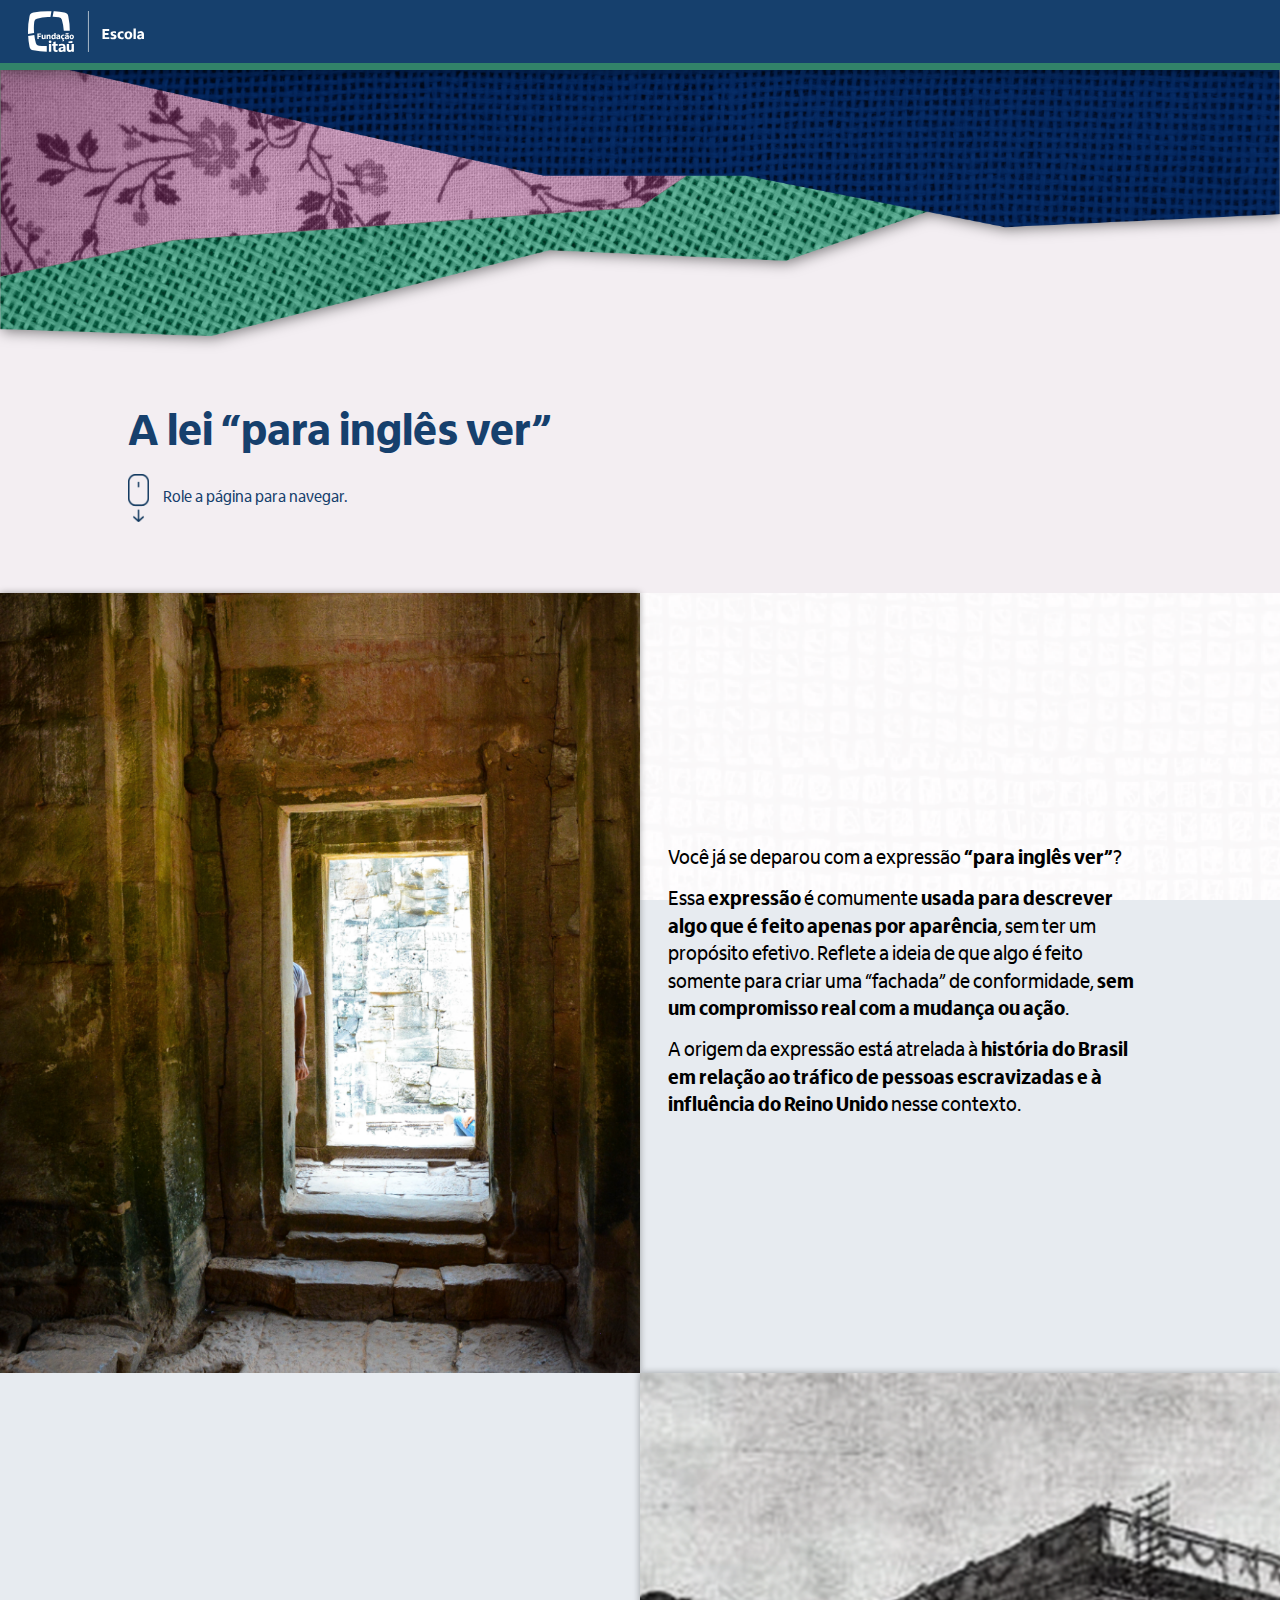
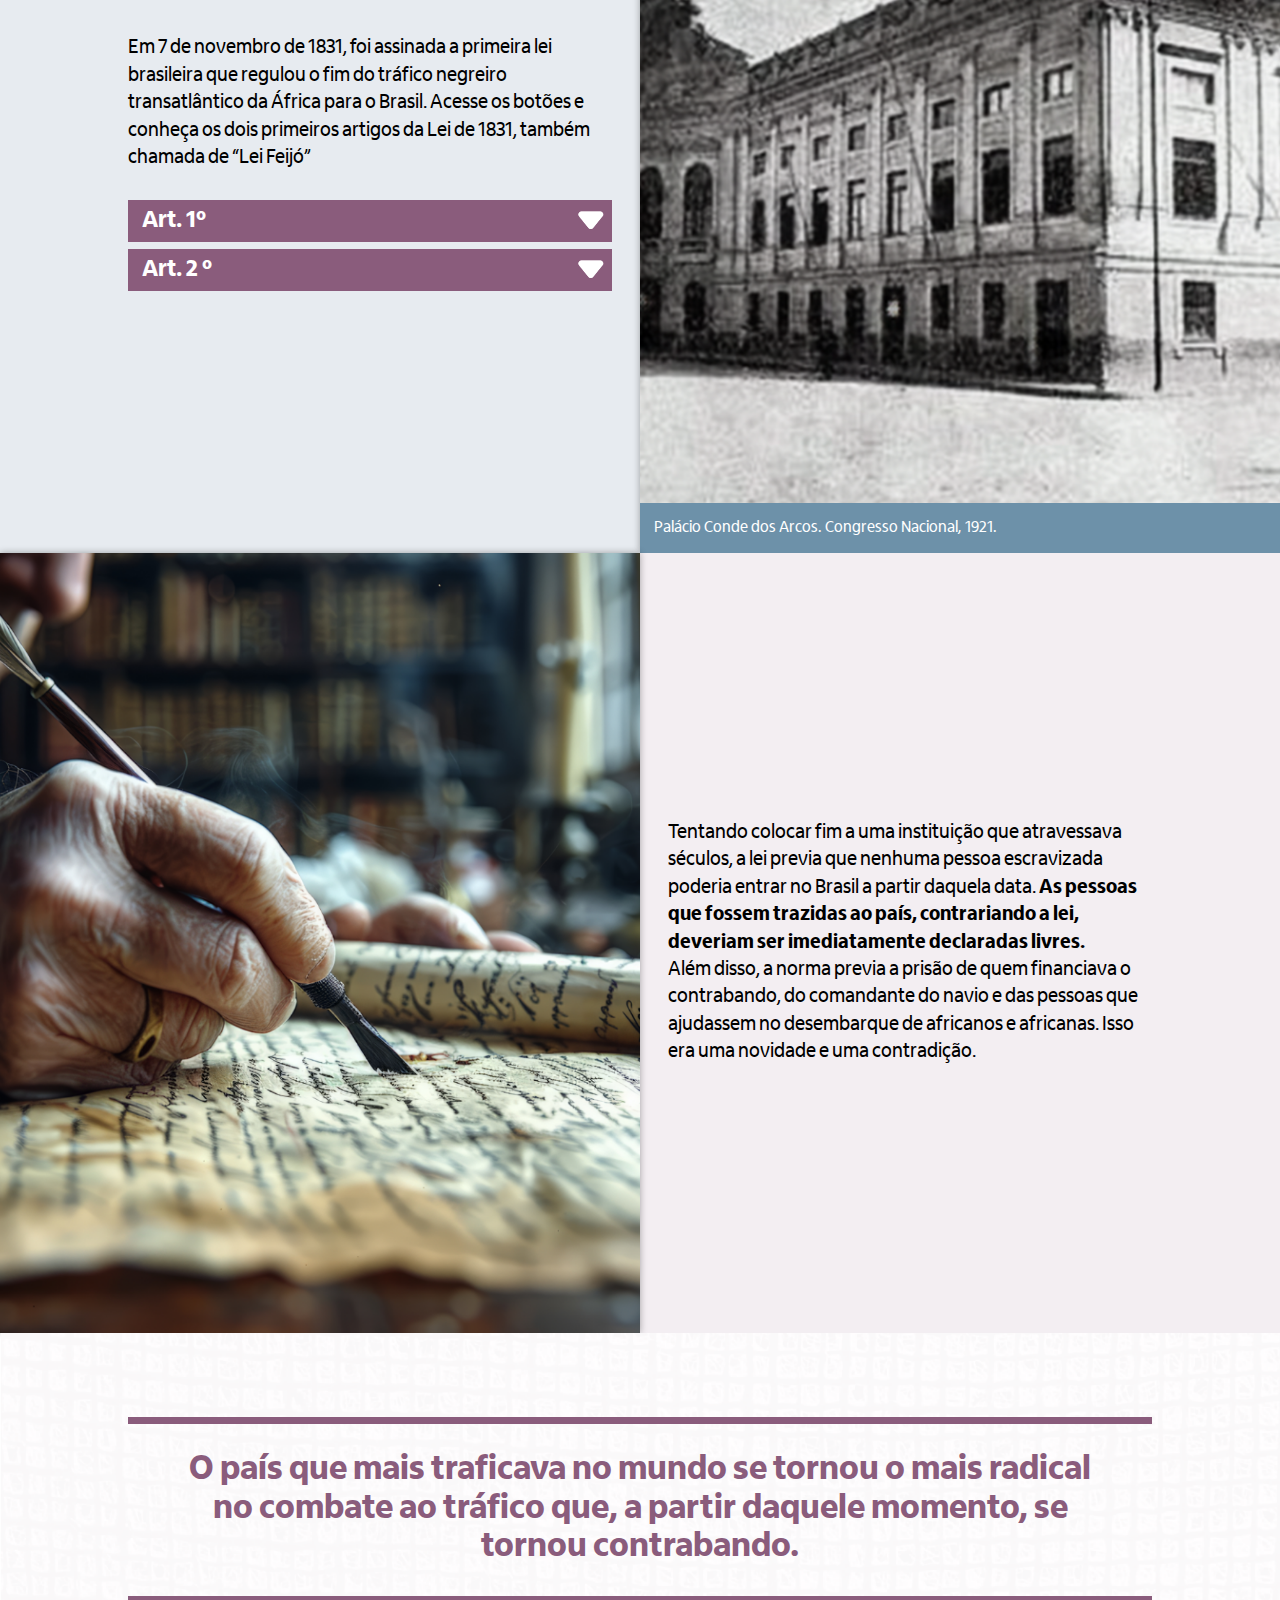
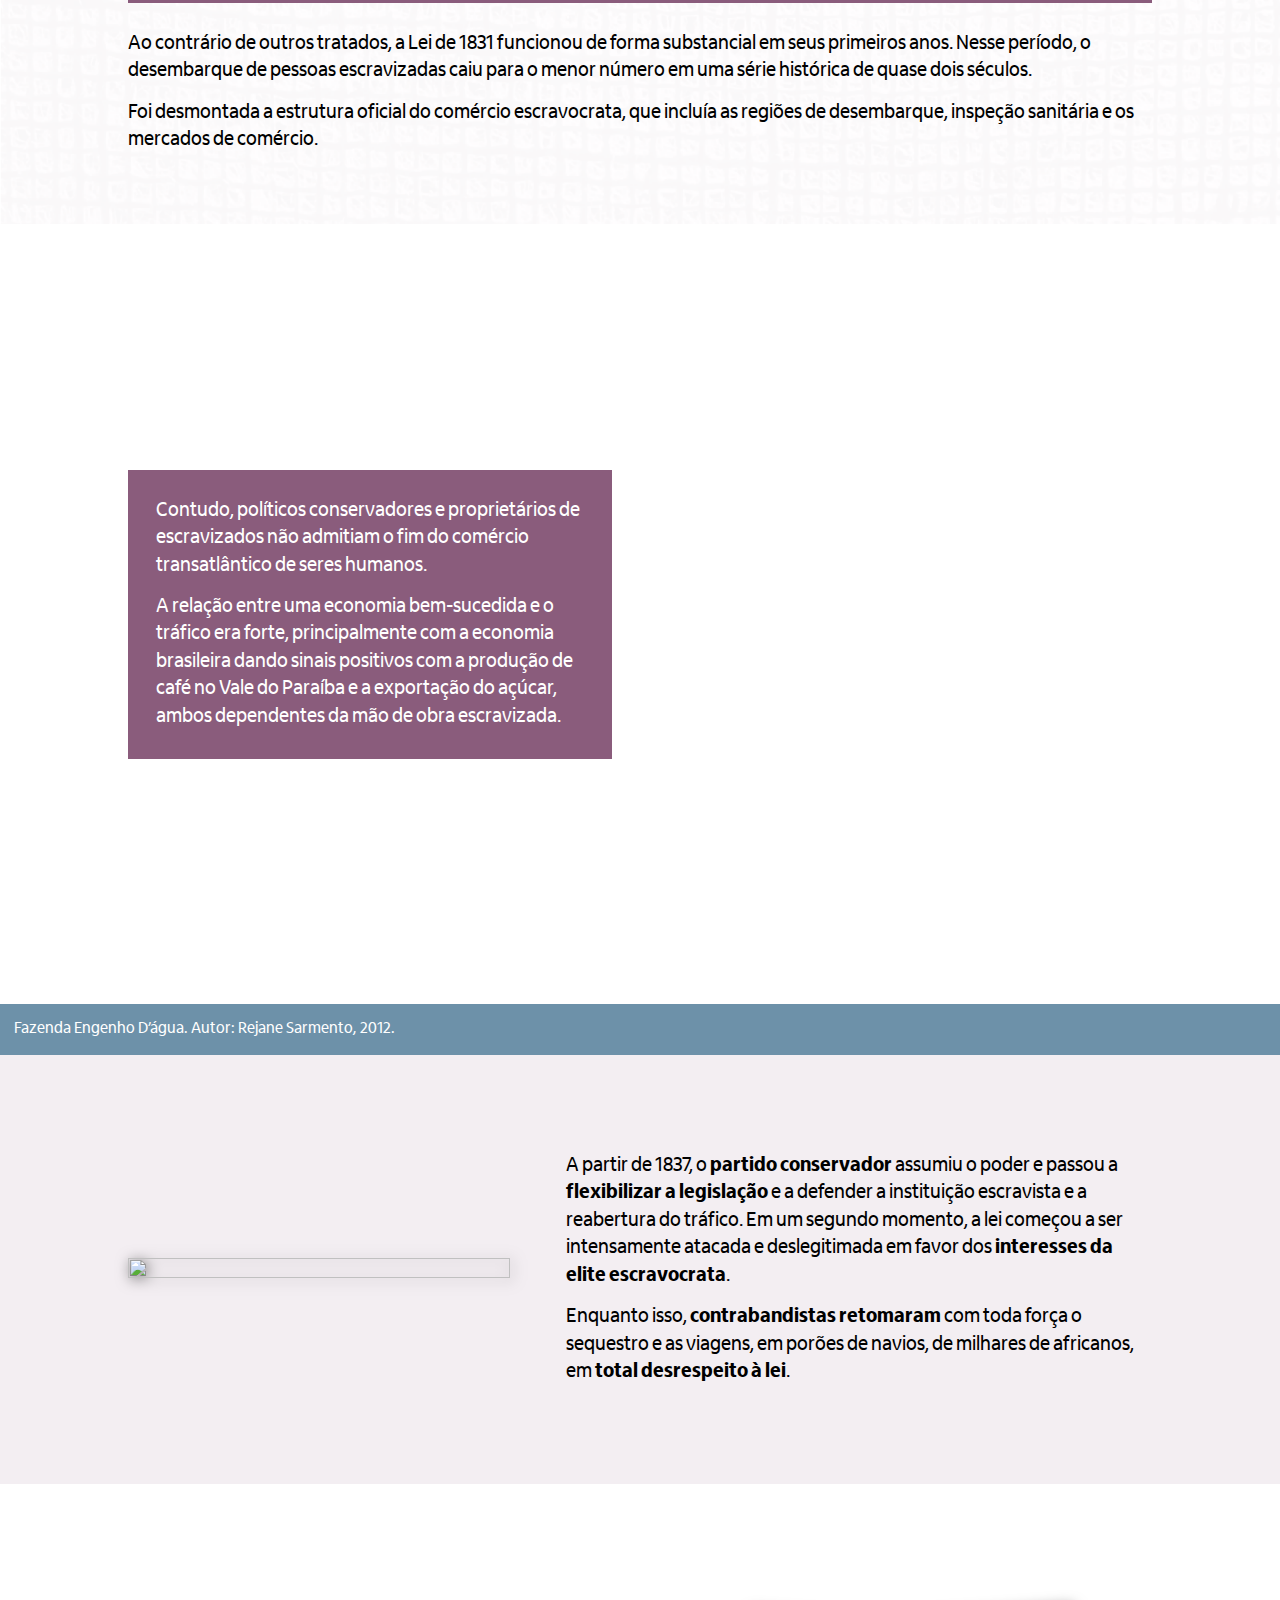
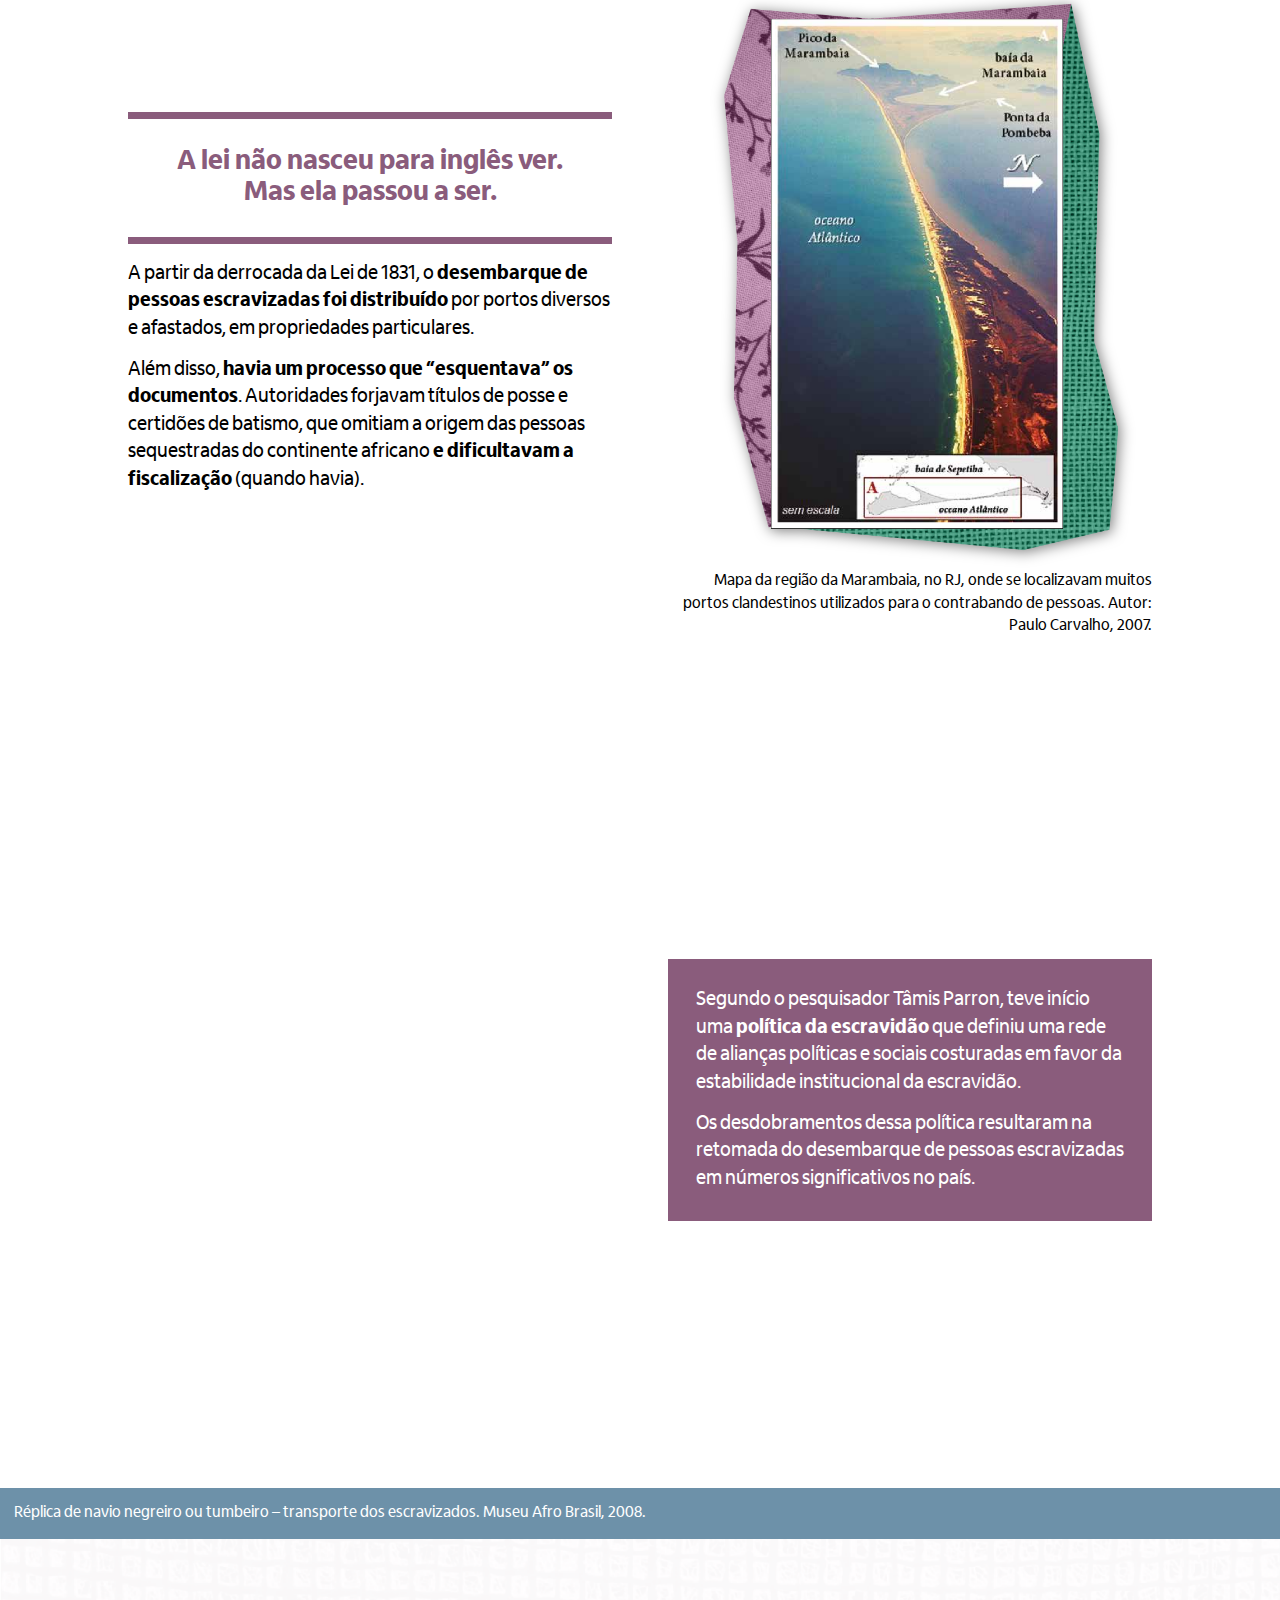
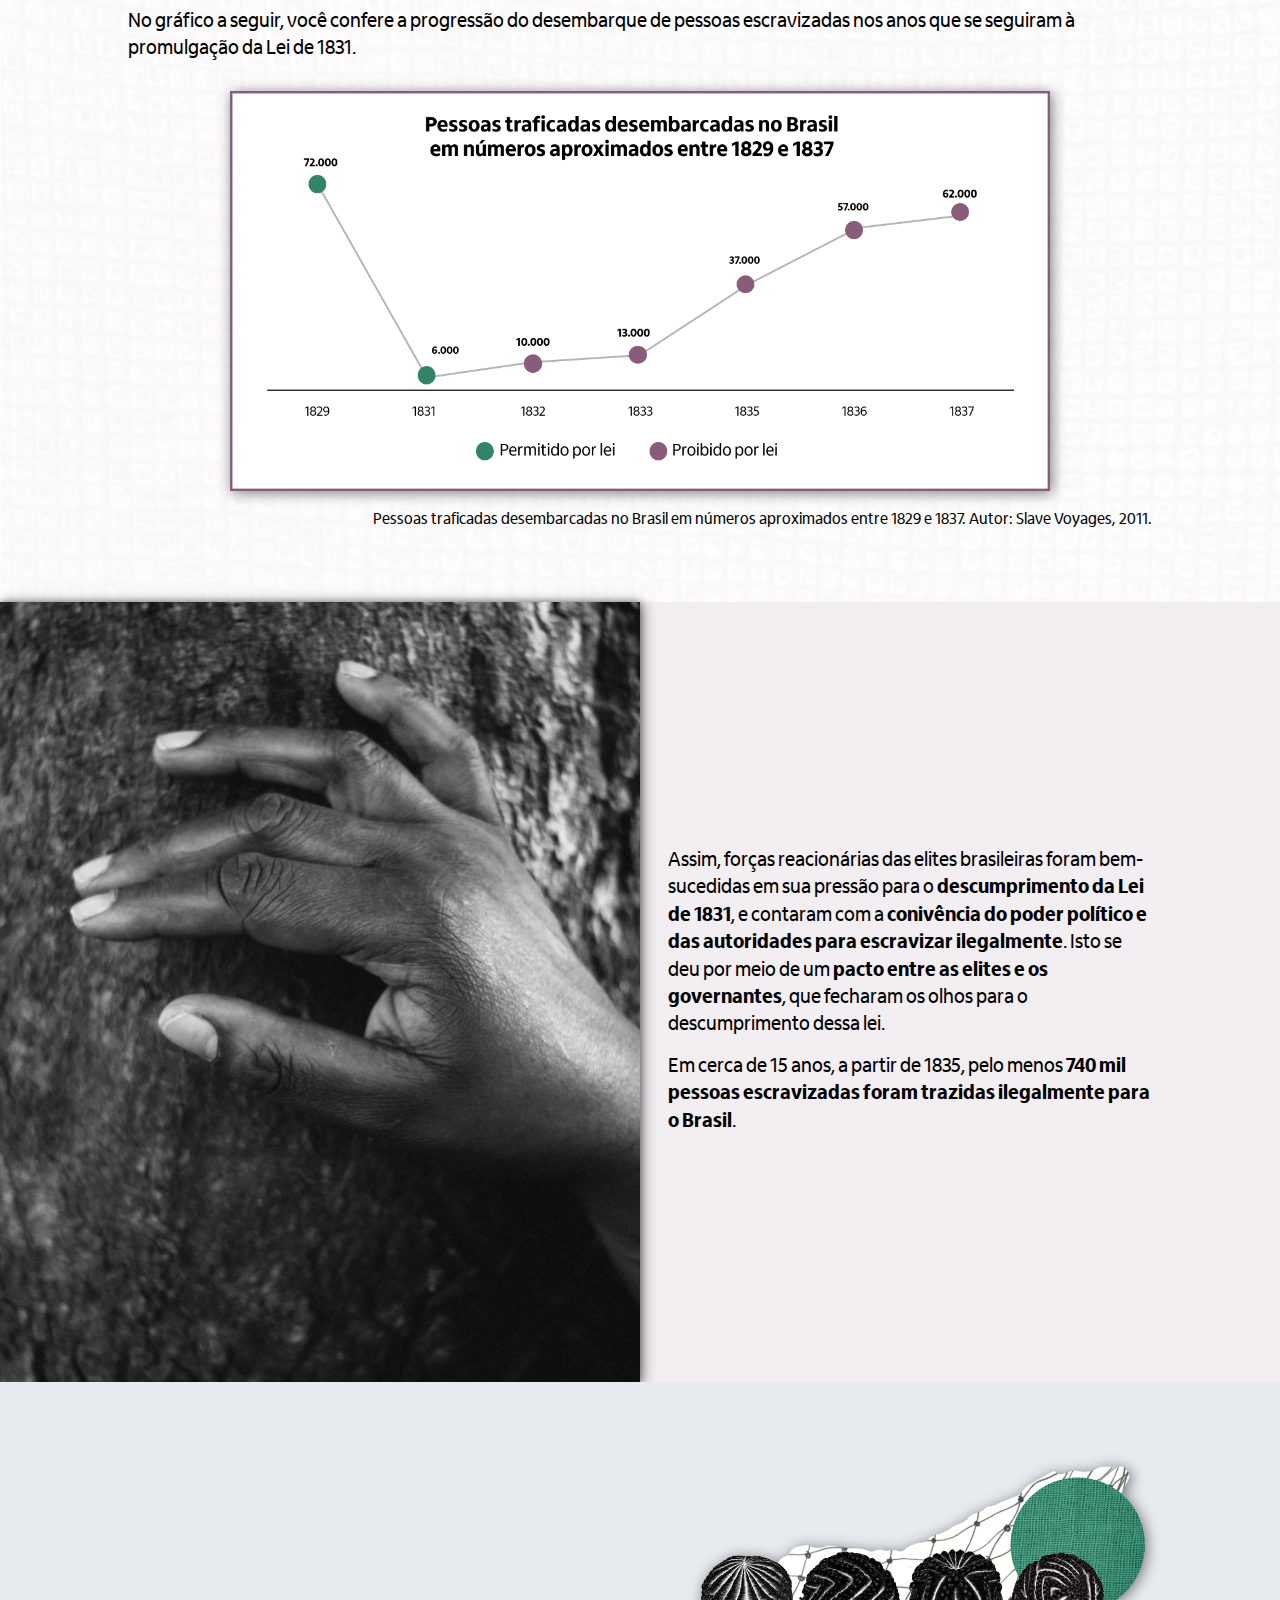
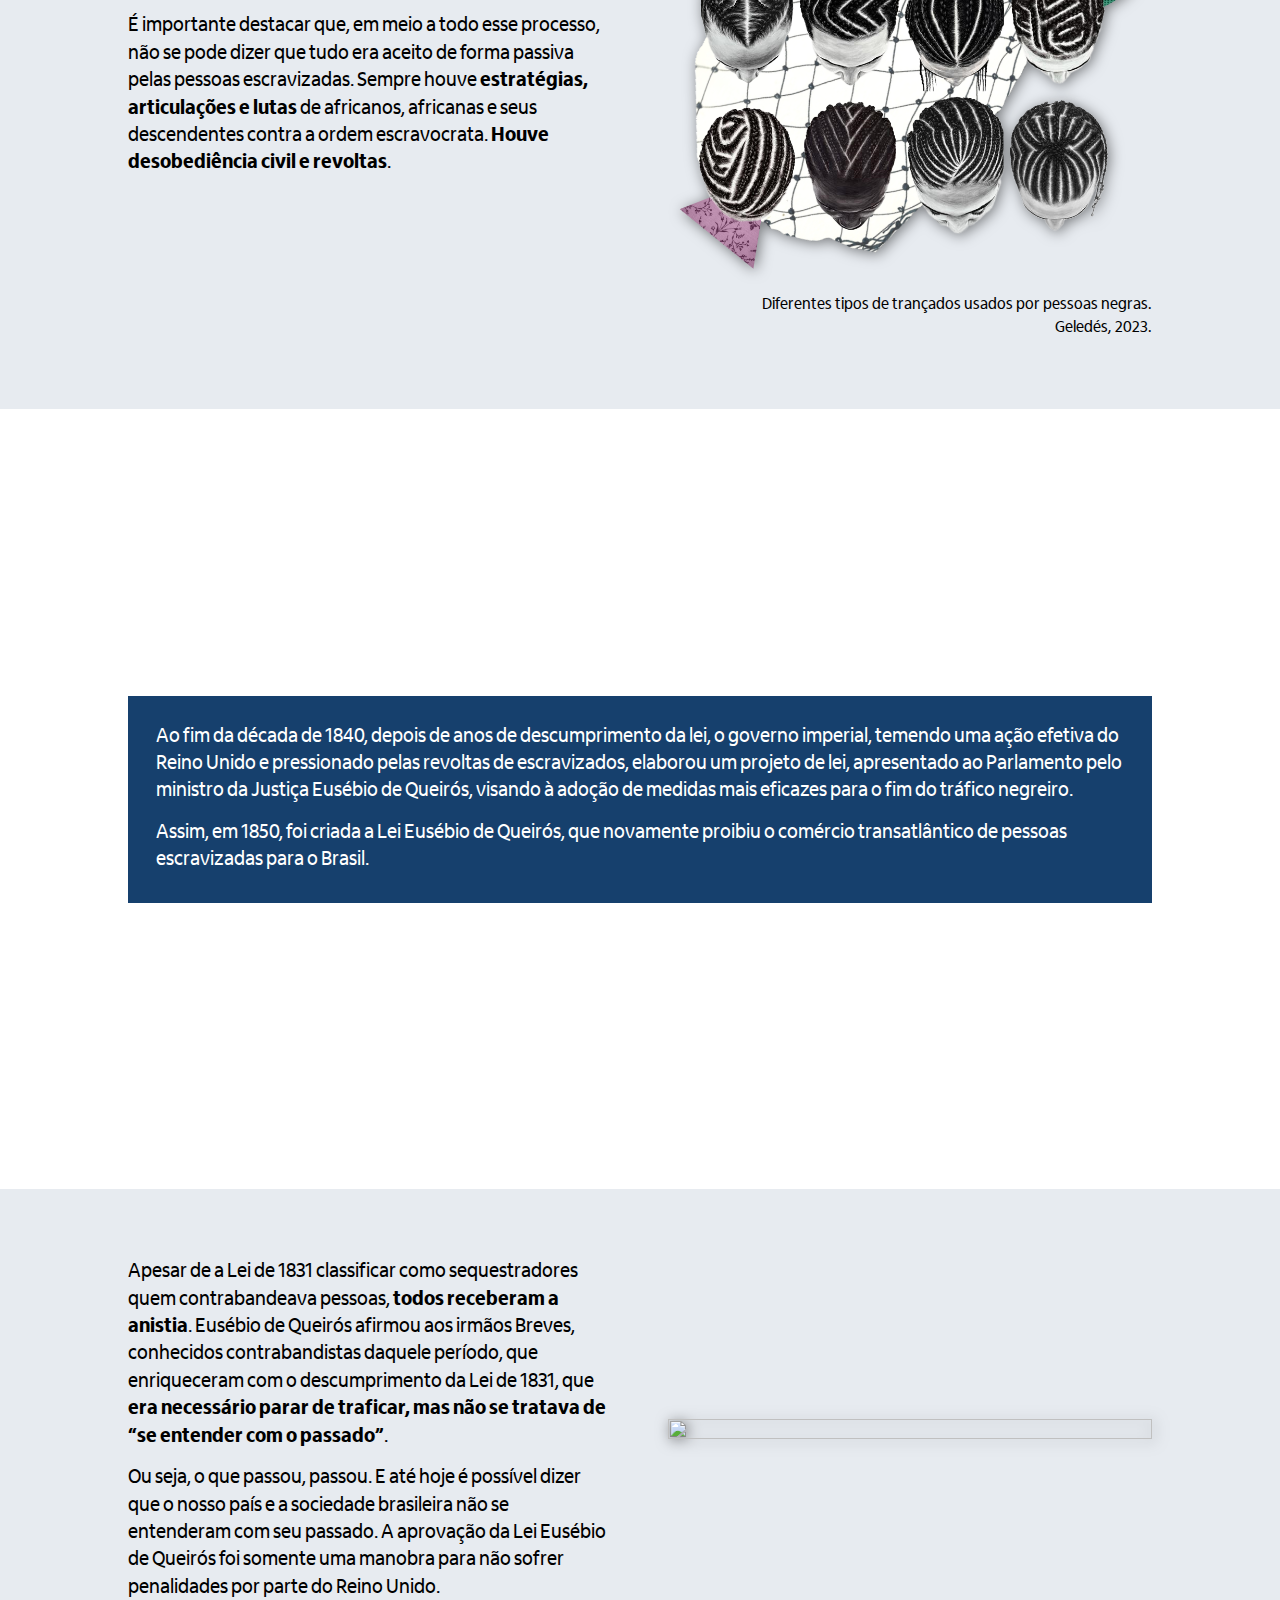
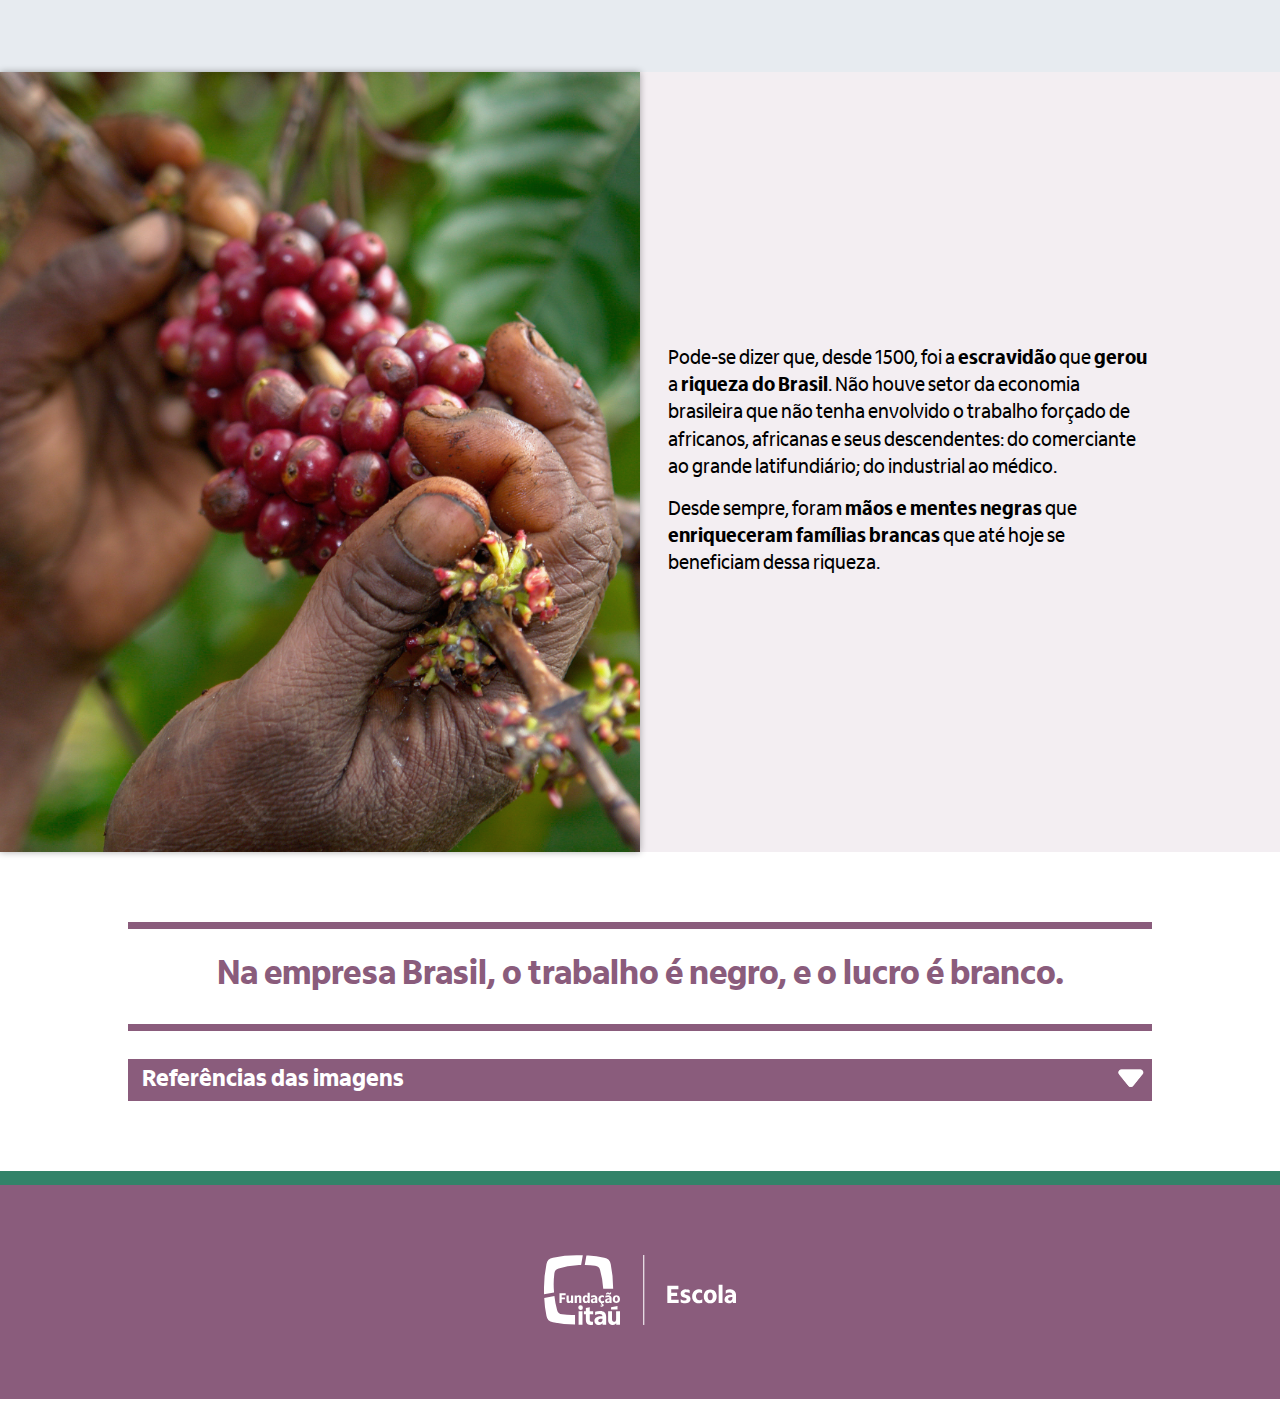
==== commit 78ae7783: "[INITIAL]" ====
--- a/app/pages/onepage/index.html
+++ b/app/pages/onepage/index.html
@@ -60,8 +60,8 @@
           <div class="row-wrap">
             <div class="col col-bg   col-01   left prop-pt2 prop-pb2 prop-tablet-pt2 prop-tablet-pb2" alt="" aria-label="" tabindex="-1">
               <div class="wrapper">
-                <p class="text prop-m0" tabindex="1">Em 7 de novembro de 1831, foi assinada a primeira lei brasileira que regulou o fim do tráfico negreiro transatlântico da África para o Brasil. Conheça os dois primeiros artigos da Lei de 1831, também conhecida como “Lei Feijó”:</p>
-                <div class="container-accordeon prop-m0 accordeon-type02 up">
+                <p class="text prop-m0" tabindex="1">Em 7 de novembro de 1831, foi assinada a primeira lei brasileira que regulou o fim do tráfico negreiro transatlântico da África para o Brasil. Acesse os botões e conheça os dois primeiros artigos da Lei de 1831, também chamada de “Lei Feijó”</p>
+                <div class="container-accordeon prop-mt2 accordeon-type02 up">
                   <div class="interaction-accordeon accordeon parent-inside-col">
                     <div class="bloco">
                       <div class="corpbtn">
@@ -109,6 +109,9 @@
             </div>
           </div>
         </div>
+        <div class="flexObra color-bg-06">
+          <p class="smalltext color-white">Palácio Conde dos Arcos. Congresso Nacional, 1921.</p>
+        </div>
       </section>
       <section class="section04 color-bg-04 full-H">
         <div class="container-template-wildcard">
@@ -131,7 +134,7 @@
         <div class="container-template-wildcard prop-pt5 prop-pb5 prop-tablet-pt2 prop-tablet-pb2" style="background-image: url(../../assets/img/bg.png);">
           <div class="col col-bg  col-one col-01  col-full up" alt="" aria-label="" tabindex="-1">
             <div class="wrapper">
-              <h3 class="subtitle prop-mt1 border-top-bottom color-05" tabindex="1">O país que mais traficava no mundo se tornou o mais radical no combate ao tráfico que, a partir daquele momento, se tornou contrabando.</h3>
+              <h2 class="title prop-mt1 border-top-bottom color-05 prop-txt-center" tabindex="1">O país que mais traficava no mundo se tornou o mais radical no combate ao tráfico que, a partir daquele momento, se tornou contrabando.</h2>
               <p class="text prop-mt2" tabindex="2">Ao contrário de outros tratados, a Lei de 1831 funcionou de forma substancial em seus primeiros anos. Nesse período, o desembarque de pessoas escravizadas caiu para o menor número em uma série histórica de quase dois séculos.</p>
               <p class="text prop-mt1" tabindex="3">Foi desmontada a estrutura oficial do comércio escravocrata, que incluía as regiões de desembarque, inspeção sanitária e os mercados de comércio.</p>
             </div>
@@ -156,17 +159,20 @@
             </div>
           </div>
         </div>
+        <div class="flexObra color-bg-06">
+          <p class="smalltext color-white">Fazenda Engenho D’água. Autor: Rejane Sarmento, 2012.</p>
+        </div>
       </section>
       <section class="section07 color-bg-04">
         <div class="container-template-wildcard prop-bg-fixed prop-pt5 prop-pb5 prop-tablet-pt2 prop-tablet-pb2">
           <div class="row-wrap">
-            <div class="col    col-01   left" alt="" aria-label="" tabindex="-1">
+            <div class="col    col-01-40   left" alt="" aria-label="" tabindex="-1">
               <div class="wrapper">
                 <div class="container-image"><img class="img-shadow" src="../../assets/img/gif1.gif" alt="" aria-label="" tabindex="-1" aria-hidden="aria-hidden"/>
                 </div>
               </div>
             </div>
-            <div class="col    col-02   prop-pt2 prop-pb2 right" alt="" aria-label="" tabindex="-1">
+            <div class="col    col-02-60   prop-pt2 prop-pb2 right" alt="" aria-label="" tabindex="-1">
               <div class="wrapper">
                 <p class="text" tabindex="1">A partir de 1837, o <b>partido conservador</b> assumiu o poder e passou a <b>flexibilizar a legislação</b> e a defender a instituição escravista e a reabertura do tráfico. Em um segundo momento, a lei começou a ser intensamente atacada e deslegitimada em favor dos <b>interesses da elite escravocrata</b>.</p>
                 <p class="text" tabindex="2">Enquanto isso, <b>contrabandistas retomaram</b> com toda força o sequestro e as viagens, em porões de navios, de milhares de africanos, em <b>total desrespeito à lei</b>.</p>
@@ -180,7 +186,7 @@
           <div class="row-wrap">
             <div class="col col-bg   col-01   left" alt="" aria-label="" tabindex="-1">
               <div class="wrapper">
-                <h3 class="subtitle prop-mt1 border-top-bottom color-05" tabindex="1">A lei não nasceu para inglês ver. Mas ela passou a ser.</h3>
+                <h3 class="subtitle prop-mt1 border-top-bottom color-05 prop-txt-center" tabindex="1">A lei não nasceu para inglês ver. Mas ela passou a ser.</h3>
                 <p class="text" tabindex="2">A partir da derrocada da Lei de 1831, o <b>desembarque de pessoas escravizadas foi distribuído</b> por portos diversos e afastados, em propriedades particulares.</p>
                 <p class="text" tabindex="3">Além disso, <b>havia um processo que “esquentava” os documentos</b>. Autoridades forjavam títulos de posse e certidões de batismo, que omitiam a origem das pessoas sequestradas do continente africano <b>e dificultavam a fiscalização</b> (quando havia).</p>
               </div>
@@ -189,7 +195,7 @@
               <div class="wrapper">
                 <div class="container-image"><img class="img-shadow" src="../../assets/img/img05.png" alt="" aria-label="" tabindex="-1" aria-hidden="aria-hidden"/>
                 </div>
-                <p class="smalltext prop-mt1 prop-txt-right" tabindex="4">Mapa da região da Marambaia, no RJ, onde se localizavam muitos portos clandestinos utilizados para o contrabando de pessoas.</p>
+                <p class="smalltext prop-mt1 prop-txt-right" tabindex="4">Mapa da região da Marambaia, no RJ, onde se localizavam muitos portos clandestinos utilizados para o contrabando de pessoas. Autor: Paulo Carvalho, 2007.</p>
               </div>
             </div>
           </div>
@@ -208,20 +214,23 @@
                   <p class="text prop-m0 color-white" tabindex="1">Segundo o pesquisador Tâmis Parron, teve início uma <b>política da escravidão</b> que definiu uma rede de alianças políticas e sociais costuradas em favor da estabilidade institucional da escravidão.</p>
                   <p class="text prop-mt1 color-white" tabindex="2">Os desdobramentos dessa política resultaram na retomada do desembarque de pessoas escravizadas em números significativos no país.</p>
                 </div>
-              </div>
-            </div>
-          </div>
-        </div>
-        <p class="smalltext legendabg color-white">Réplica de navio negreiro ou tumbeiro – transporte dos escravizados. Museu Afro Brasil.</p>
+                <p class="text prop-mt1 color-white legend0" tabindex="3">Réplica de navio negreiro ou tumbeiro – transporte dos escravizados. Museu Afro Brasil, 2008.</p>
+              </div>
+            </div>
+          </div>
+        </div>
+        <div class="flexObra color-bg-06">
+          <p class="smalltext color-white">Réplica de navio negreiro ou tumbeiro – transporte dos escravizados. Museu Afro Brasil, 2008.</p>
+        </div>
       </section>
       <section class="section10">
         <div class="container-template-wildcard prop-pt5 prop-pb5 prop-tablet-pt2 prop-tablet-pb2" style="background-image: url(../../assets/img/bg.png);">
           <div class="col col-bg  col-one col-01  col-full up" alt="" aria-label="" tabindex="-1">
             <div class="wrapper">
               <p class="text prop-m0" tabindex="1">No gráfico a seguir, você confere a progressão do desembarque de pessoas escravizadas nos anos que se seguiram à promulgação da Lei de 1831.</p>
-              <div class="container-image"><img class="img-shadow prop-mt2" src="../../assets/img/img07.png" alt="" aria-label="" tabindex="-1" aria-hidden="aria-hidden"/>
-              </div>
-              <p class="smalltext prop-mt1 prop-txt-right" tabindex="2"><b>Fonte:</b> Slave Voyages.</p>
+              <div class="container-image"><img class="img-shadow prop-mt2 prop-w-porc80 prop-tablet-w-porc100 prop-ml-porc10 prop-tablet-ml-porc0" src="../../assets/img/img07.png" alt="Gráfico mostra os números aproximados de pessoas  traficadas desembarcadas no Brasil entre 1829 e 1837. Em 1829, antes da proibição do tráfico de pessoas escravizadas, o gráfico mostra 72 mil pessoas traficadas para o Brasil. Em 1831, com a proibição, esse número cai para 6 mil. No entanto, nos anos seguintes, volta a aumentar, atingindo 62 mil em 1837, mesmo o tráfico ainda sendo proibido por lei." aria-label="Gráfico mostra os números aproximados de pessoas  traficadas desembarcadas no Brasil entre 1829 e 1837. Em 1829, antes da proibição do tráfico de pessoas escravizadas, o gráfico mostra 72 mil pessoas traficadas para o Brasil. Em 1831, com a proibição, esse número cai para 6 mil. No entanto, nos anos seguintes, volta a aumentar, atingindo 62 mil em 1837, mesmo o tráfico ainda sendo proibido por lei." tabindex="2"/>
+              </div>
+              <p class="smalltext prop-mt1 prop-txt-right" tabindex="3">Pessoas traficadas desembarcadas no Brasil em números aproximados entre 1829 e 1837. Autor: Slave Voyages, 2011.</p>
             </div>
           </div>
         </div>
@@ -255,6 +264,7 @@
               <div class="wrapper">
                 <div class="container-image"><img class="img-shadow" src="../../assets/img/img09.png" alt="" aria-label="" tabindex="-1" aria-hidden="aria-hidden"/>
                 </div>
+                <p class="smalltext prop-mt1 prop-txt-right" tabindex="2">Diferentes tipos de trançados usados por pessoas negras. Geledés, 2023.</p>
               </div>
             </div>
           </div>
@@ -271,17 +281,14 @@
             </div>
           </div>
         </div>
-        <p class="smalltext legendabg color-white">Réplica de navio negreiro ou tumbeiro – transporte dos escravizados. Museu Afro Brasil.</p>
       </section>
       <section class="section14 color-bg-03">
         <div class="container-template-wildcard prop-bg-fixed prop-pt5 prop-pb5 prop-tablet-pt2 prop-tablet-pb2" style="background-image: url(../../assets/img/bg.png);">
           <div class="row-wrap">
             <div class="col col-bg   col-01   left" alt="" aria-label="" tabindex="-1">
               <div class="wrapper">
-                <p class="text" tabindex="1">Apesar de a Lei de 1831 classificar como sequestradores quem contrabandeava pessoas, <b>todos receberam a anistia</b>.</p>
-                <p class="text" tabindex="2">Eusébio de Queirós afirmou aos irmãos Breves, conhecidos contrabandistas daquele período,  que enriqueceram com o descumprimento da Lei de 1831, que <b>era necessário parar de traficar, mas não se tratava de “se entender com o passado”</b>.</p>
-                <p class="text" tabindex="3">Ou seja, o que passou, passou. E até hoje é possível dizer que o nosso país e a sociedade brasileira não se entenderam com seu passado.</p>
-                <p class="text" tabindex="4">A aprovação da Lei Eusébio de Queirós foi somente uma manobra para não sofrer penalidades por parte do Reino Unido.</p>
+                <p class="text" tabindex="1">Apesar de a Lei de 1831 classificar como sequestradores quem contrabandeava pessoas, <b>todos receberam a anistia</b>. Eusébio de Queirós afirmou aos irmãos Breves, conhecidos contrabandistas daquele período,  que enriqueceram com o descumprimento da Lei de 1831, que <b>era necessário parar de traficar, mas não se tratava de “se entender com o passado”</b>.</p>
+                <p class="text" tabindex="2">Ou seja, o que passou, passou. E até hoje é possível dizer que o nosso país e a sociedade brasileira não se entenderam com seu passado. A aprovação da Lei Eusébio de Queirós foi somente uma manobra para não sofrer penalidades por parte do Reino Unido.</p>
               </div>
             </div>
             <div class="col col-bg   col-02   right" alt="" aria-label="" tabindex="-1">
@@ -314,7 +321,7 @@
         <div class="container-template-wildcard prop-bg-fixed legend" style="background-image: url(../../assets/img/bg.png);">
           <div class="col col-bg  col-one col-01  col-full prop-pt5 prop-pb5 prop-tablet-pt5 prop-tablet-pb5" alt="" aria-label="" tabindex="-1">
             <div class="wrapper">
-              <h3 class="subtitle border-top-bottom color-05" tabindex="1">Na empresa Brasil, o trabalho é negro, e o lucro é branco.</h3>
+              <h2 class="title border-top-bottom color-05 prop-txt-center" tabindex="1">Na empresa Brasil, o trabalho é negro, e o lucro é branco.</h2>
               <div class="container-accordeon prop-mt2 accordeon-type02 up">
                 <div class="interaction-accordeon accordeon parent-inside-col">
                   <div class="bloco">
@@ -328,7 +335,12 @@
                       <div class="accordeon-texto">
                         <div class="col   col-one col-01  col-full " alt="" aria-label="" tabindex="-1">
                           <div class="wrapper">
-                            <p class="text" tabindex="3"></p>
+                            <p class="text" tabindex="3">Palácio Conde dos Arcos. Congresso Nacional, 1921. Disponível em: <a class="link" href="https://www.congressonacional.leg.br/institucional/sobre-o-congresso-nacional", target="_blank", rel="noopener noreferrer">https://www.congressonacional.leg.br/institucional/sobre-o-congresso-nacional</a>.</p>
+                            <p class="text" tabindex="4">Fazenda Engenho D’água. Autor: Rejane Sarmento, 2012. Disponível em: <a class="link" href="https://commons.wikimedia.org/wiki/File:Fazenda_Engenho_D%E2%80%99%C3%A1gua,_patrim%C3%B4nio_hist%C3%B3rico_de_Ilhabela!.jpg", target="_blank", rel="noopener noreferrer">https://commons.wikimedia.org/wiki/File:Fazenda_Engenho_D%E2%80%99%C3%A1gua,_patrim%C3%B4nio_hist%C3%B3rico_de_Ilhabela!.jpg</a>.</p>
+                            <p class="text" tabindex="5">Mapa da região da Marambaia, no RJ, onde se localizavam muitos portos clandestinos utilizados para o contrabando de pessoas. Autor: Paulo Carvalho, 2007. Disponível em: <a class="link" href="https://www.researchgate.net/figure/Figura-7-Vista-panoramica-da-restinga-da-Marambaia-com-destaque-para-o-estreitamento-da_fig2_341655255", target="_blank", rel="noopener noreferrer">https://www.researchgate.net/figure/Figura-7-Vista-panoramica-da-restinga-da-Marambaia-com-destaque-para-o-estreitamento-da_fig2_341655255</a>.</p>
+                            <p class="text" tabindex="6">Réplica de navio negreiro ou tumbeiro – transporte dos escravizados. Museu Afro Brasil, 2008. Disponível em: <a class="link" href="https://commons.wikimedia.org/wiki/File:Navio_negreiro_(Museu_Afro_Brasil).jpg", target="_blank", rel="noopener noreferrer">https://commons.wikimedia.org/wiki/File:Navio_negreiro_(Museu_Afro_Brasil).jpg</a>.</p>
+                            <p class="text" tabindex="7">Pessoas traficadas desembarcadas no Brasil em números aproximados entre 1829 e 1837. Autor: Slave Voyages, 2011. Disponível em: <a class="link" href="https://www.slavevoyages.org/", target="_blank", rel="noopener noreferrer">https://www.slavevoyages.org/</a>.</p>
+                            <p class="text" tabindex="8">Diferentes tipos de trançados usados por pessoas negras. Geledés, 2023. Disponível em: <a class="link" href="https://www.geledes.org.br/trancas-da-liberdade-como-penteados-ajudaram-escravizados-em-fugas/", target="_blank", rel="noopener noreferrer">https://www.geledes.org.br/trancas-da-liberdade-como-penteados-ajudaram-escravizados-em-fugas/</a>.</p>
                           </div>
                         </div>
                       </div>
--- a/app/pages/onepage/style.css
+++ b/app/pages/onepage/style.css
@@ -4249,8 +4249,41 @@
     left: 1rem;
   }
 }
+.btnobra {
+  margin: 0 auto;
+}
+.mbsolid {
+  color: #16406D;
+  margin-bottom: 1rem;
+  padding-bottom: 1rem;
+  border-bottom: 0.3rem solid #6D91A9;
+}
+.flexObra {
+  display: flex;
+  align-items: center;
+  justify-content: space-between;
+  padding: 1rem;
+}
+.flexObra button {
+  border: none;
+}
+.legend0 {
+  opacity: 0;
+  font-size: 1px;
+}
 .imgtop {
   width: 100%;
+}
+.section03 .flexObra {
+  width: 50%;
+  position: absolute;
+  bottom: 0;
+  right: 0;
+}
+@media (max-width: 900px) {
+  .section03 .flexObra {
+    width: 100%;
+  }
 }
 .section05 .container-btn,
 .section07 .container-btn,
@@ -4322,7 +4355,6 @@
 }
 .link {
   text-decoration: underline;
-  color: #FFFFFF;
 }
 .aspas-04 {
   position: relative;
@@ -4576,7 +4608,7 @@
 .border-top-bottom {
   border-top: 0.5rem solid #8A5C7C;
   border-bottom: 0.5rem solid #8A5C7C;
-  padding: 1rem 0;
+  padding: 2rem;
 }
 .slider-border-top {
   border-top: 0.5rem solid #328369;
@@ -4640,4 +4672,4 @@
   max-height: 90vh;
 }
 
-/*# sourceMappingURL=[data-uri]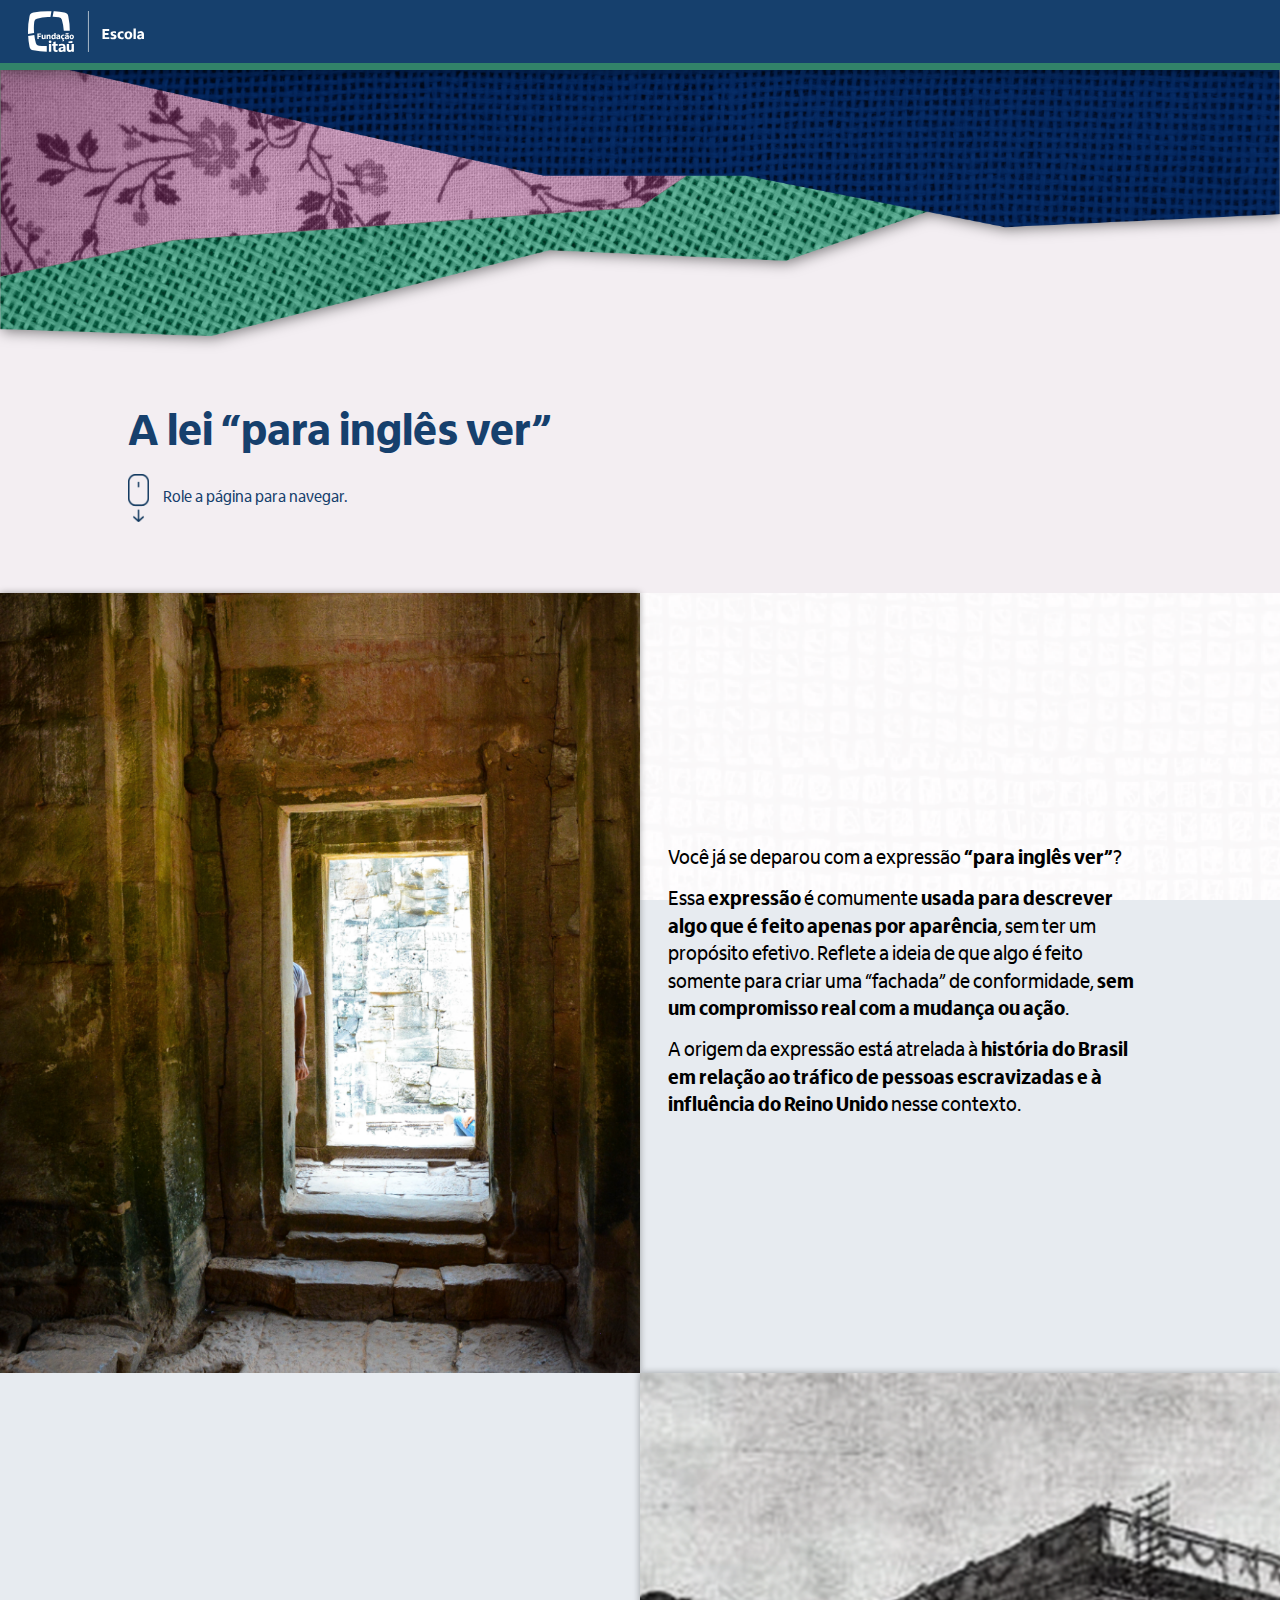
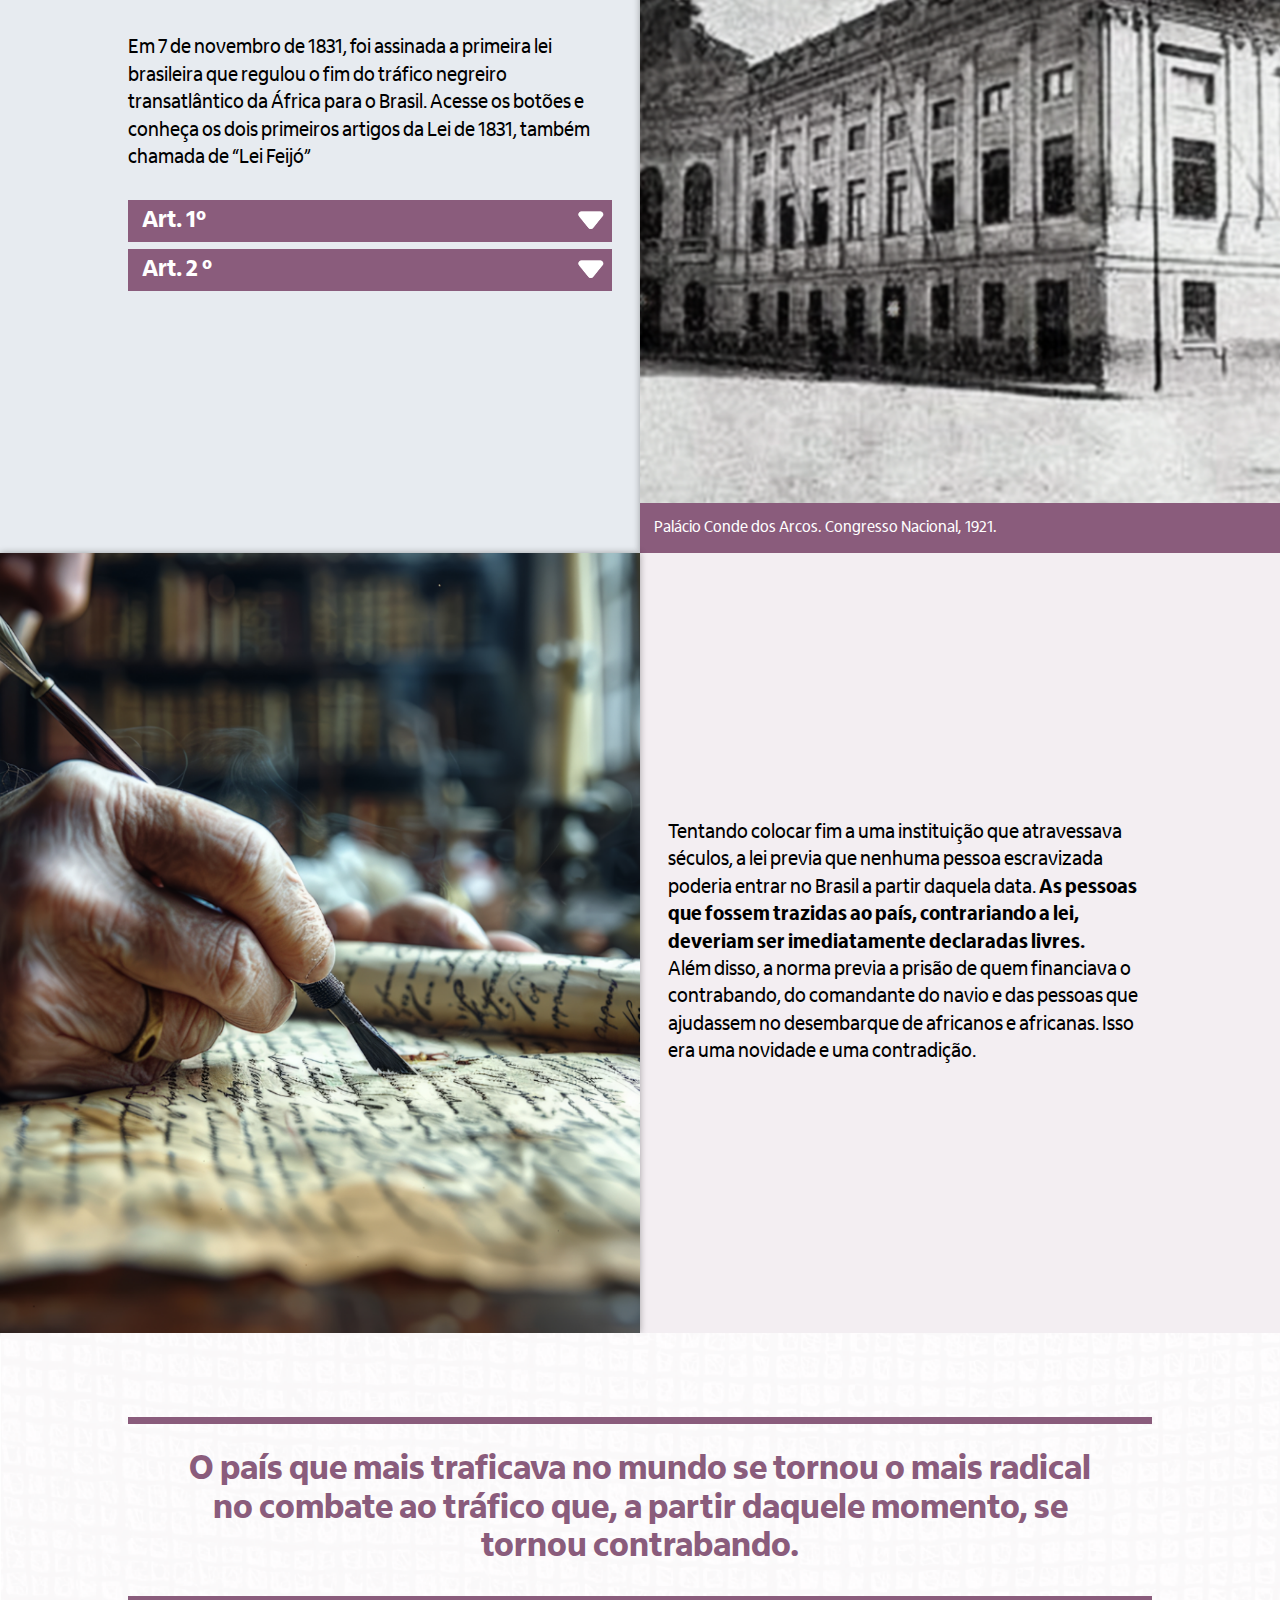
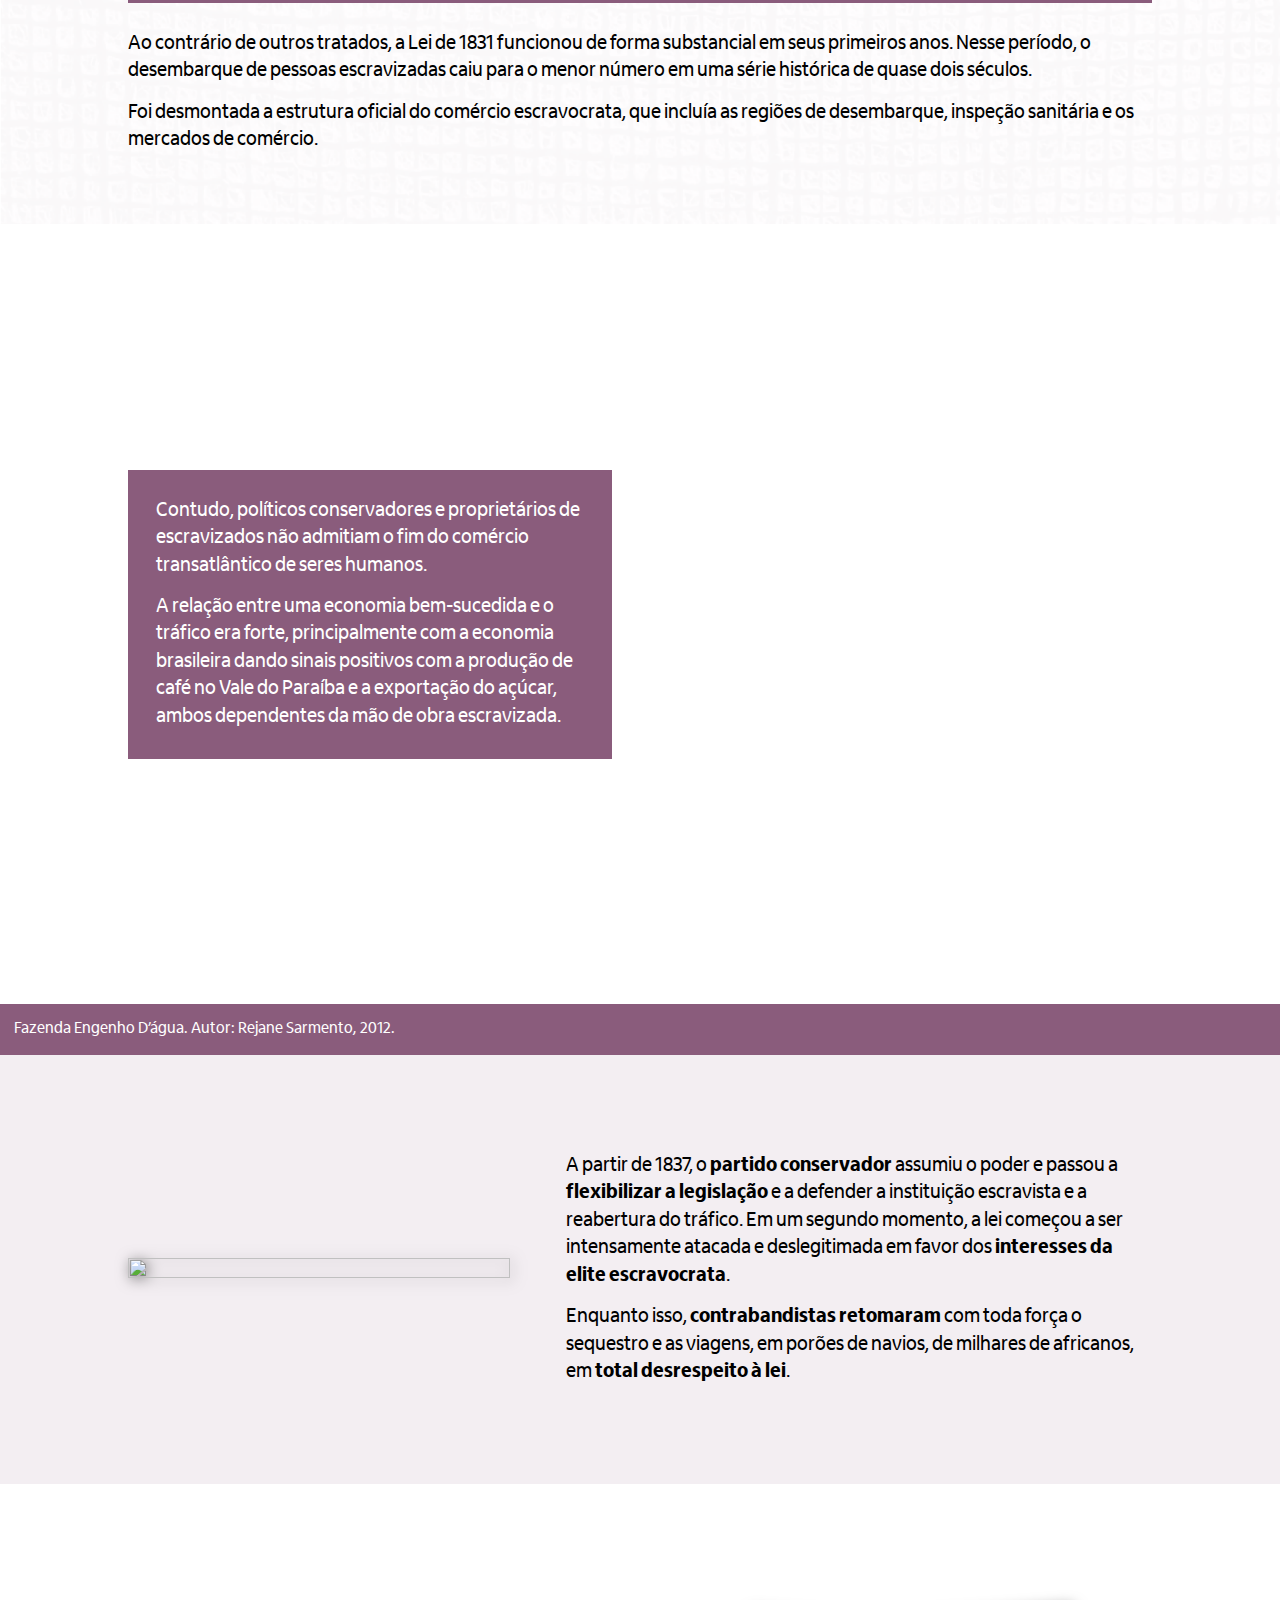
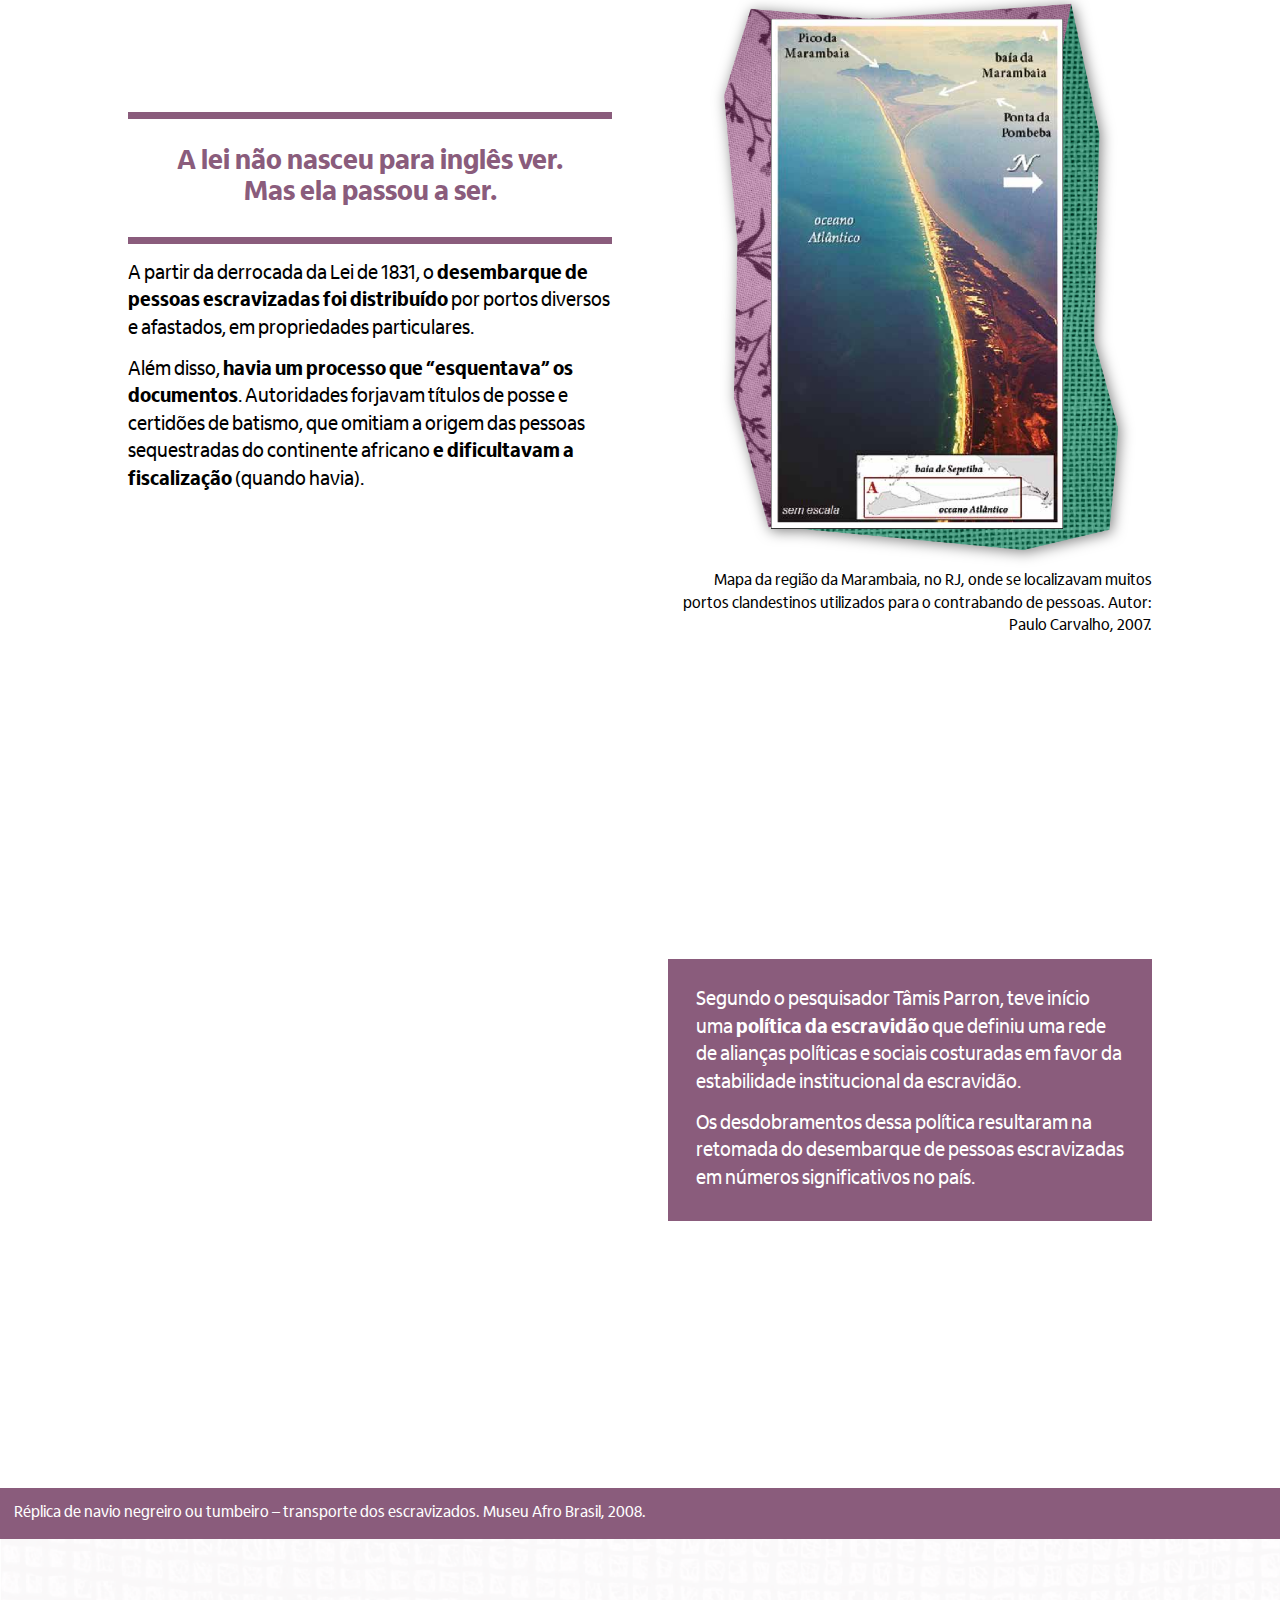
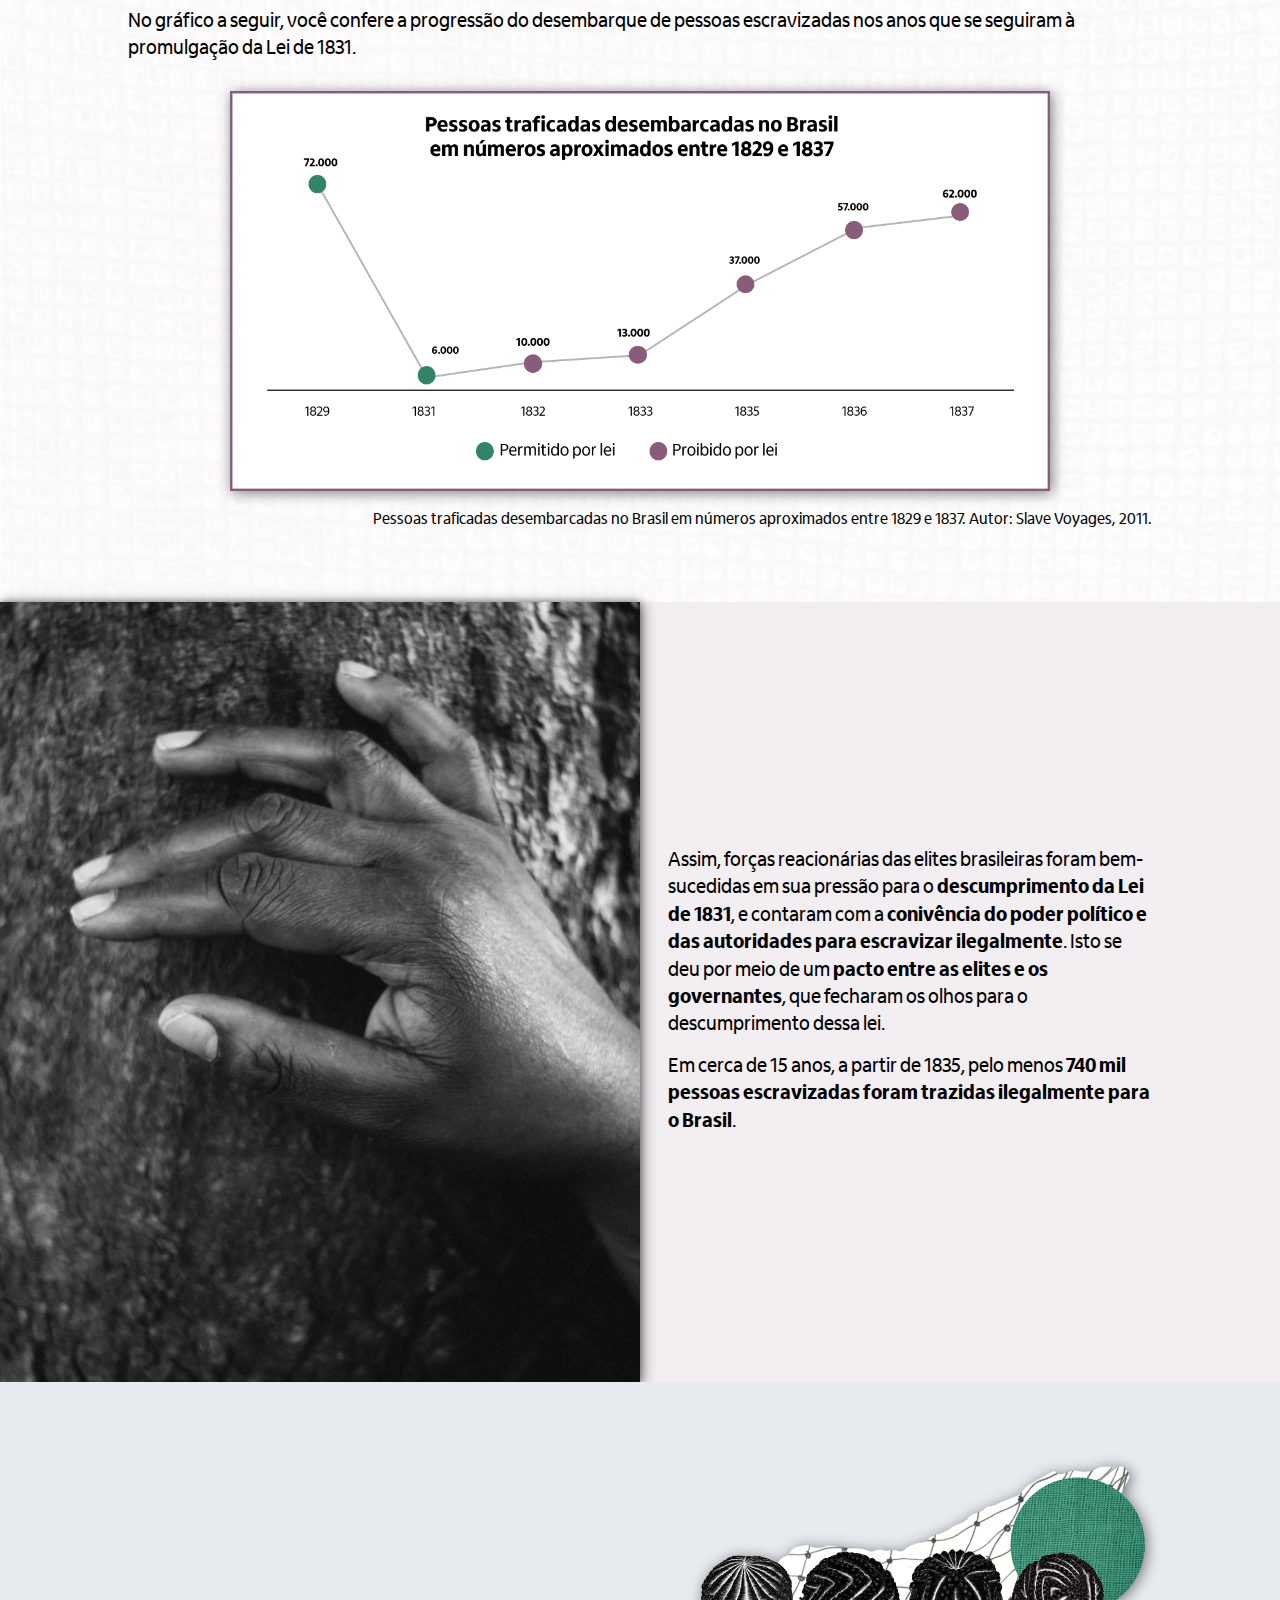
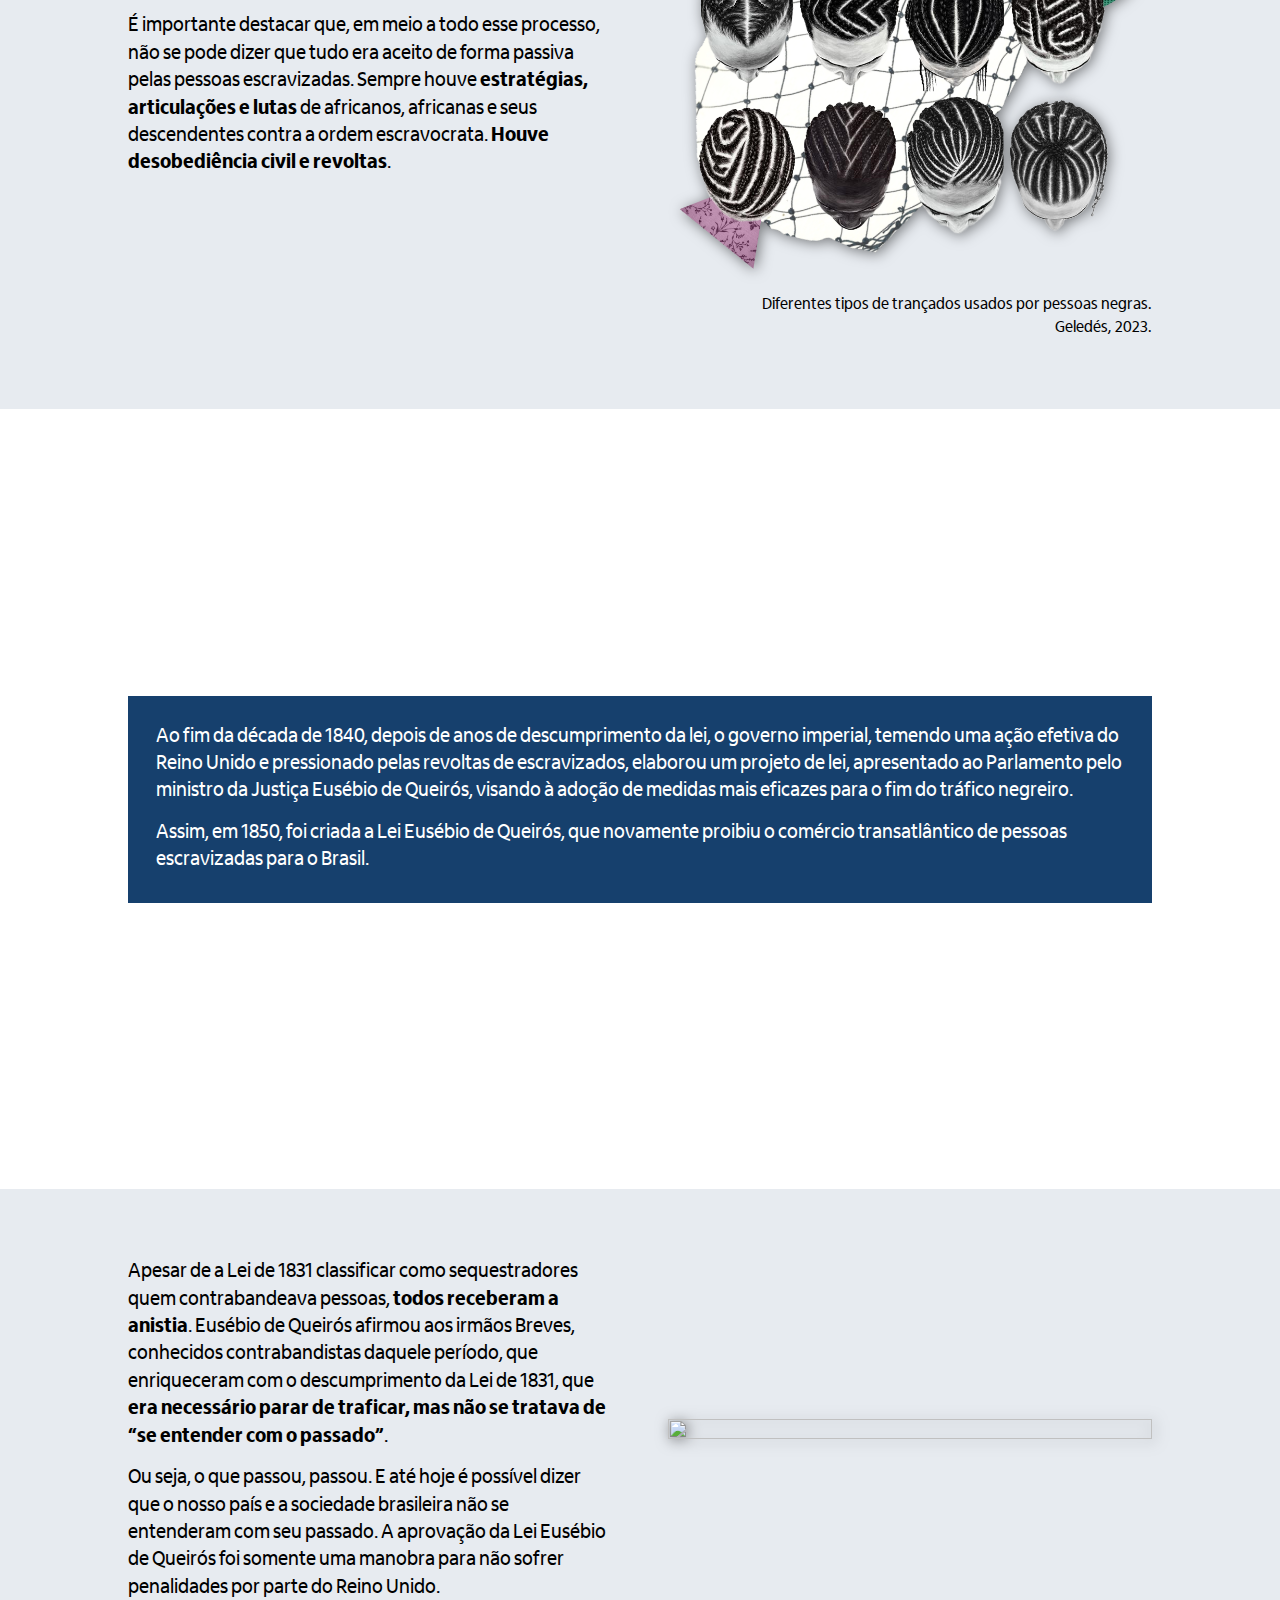
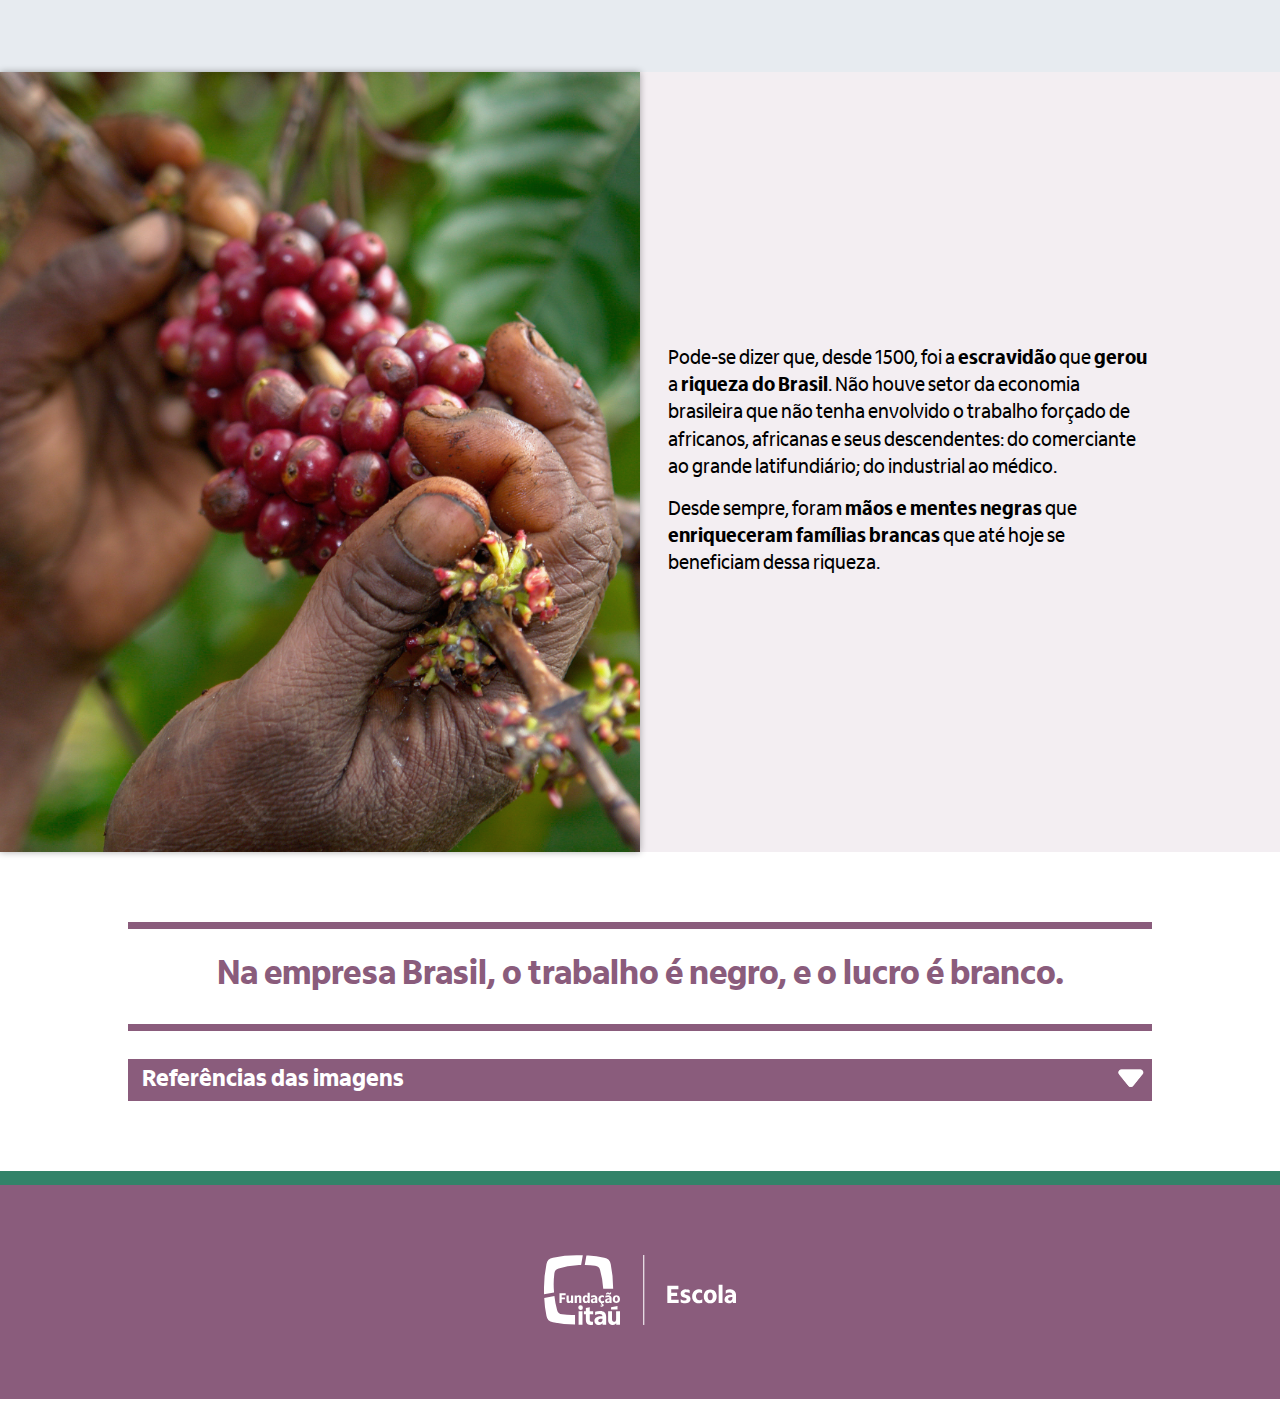
==== commit 4fda83a8: "[INITIAL]" ====
--- a/app/pages/onepage/index.html
+++ b/app/pages/onepage/index.html
@@ -109,7 +109,7 @@
             </div>
           </div>
         </div>
-        <div class="flexObra color-bg-06">
+        <div class="flexObra color-bg-05">
           <p class="smalltext color-white">Palácio Conde dos Arcos. Congresso Nacional, 1921.</p>
         </div>
       </section>
@@ -159,7 +159,7 @@
             </div>
           </div>
         </div>
-        <div class="flexObra color-bg-06">
+        <div class="flexObra color-bg-05">
           <p class="smalltext color-white">Fazenda Engenho D’água. Autor: Rejane Sarmento, 2012.</p>
         </div>
       </section>
@@ -219,7 +219,7 @@
             </div>
           </div>
         </div>
-        <div class="flexObra color-bg-06">
+        <div class="flexObra color-bg-05">
           <p class="smalltext color-white">Réplica de navio negreiro ou tumbeiro – transporte dos escravizados. Museu Afro Brasil, 2008.</p>
         </div>
       </section>
--- a/app/pages/onepage/style.css
+++ b/app/pages/onepage/style.css
@@ -4672,4 +4672,4 @@
   max-height: 90vh;
 }
 
-/*# sourceMappingURL=[data-uri]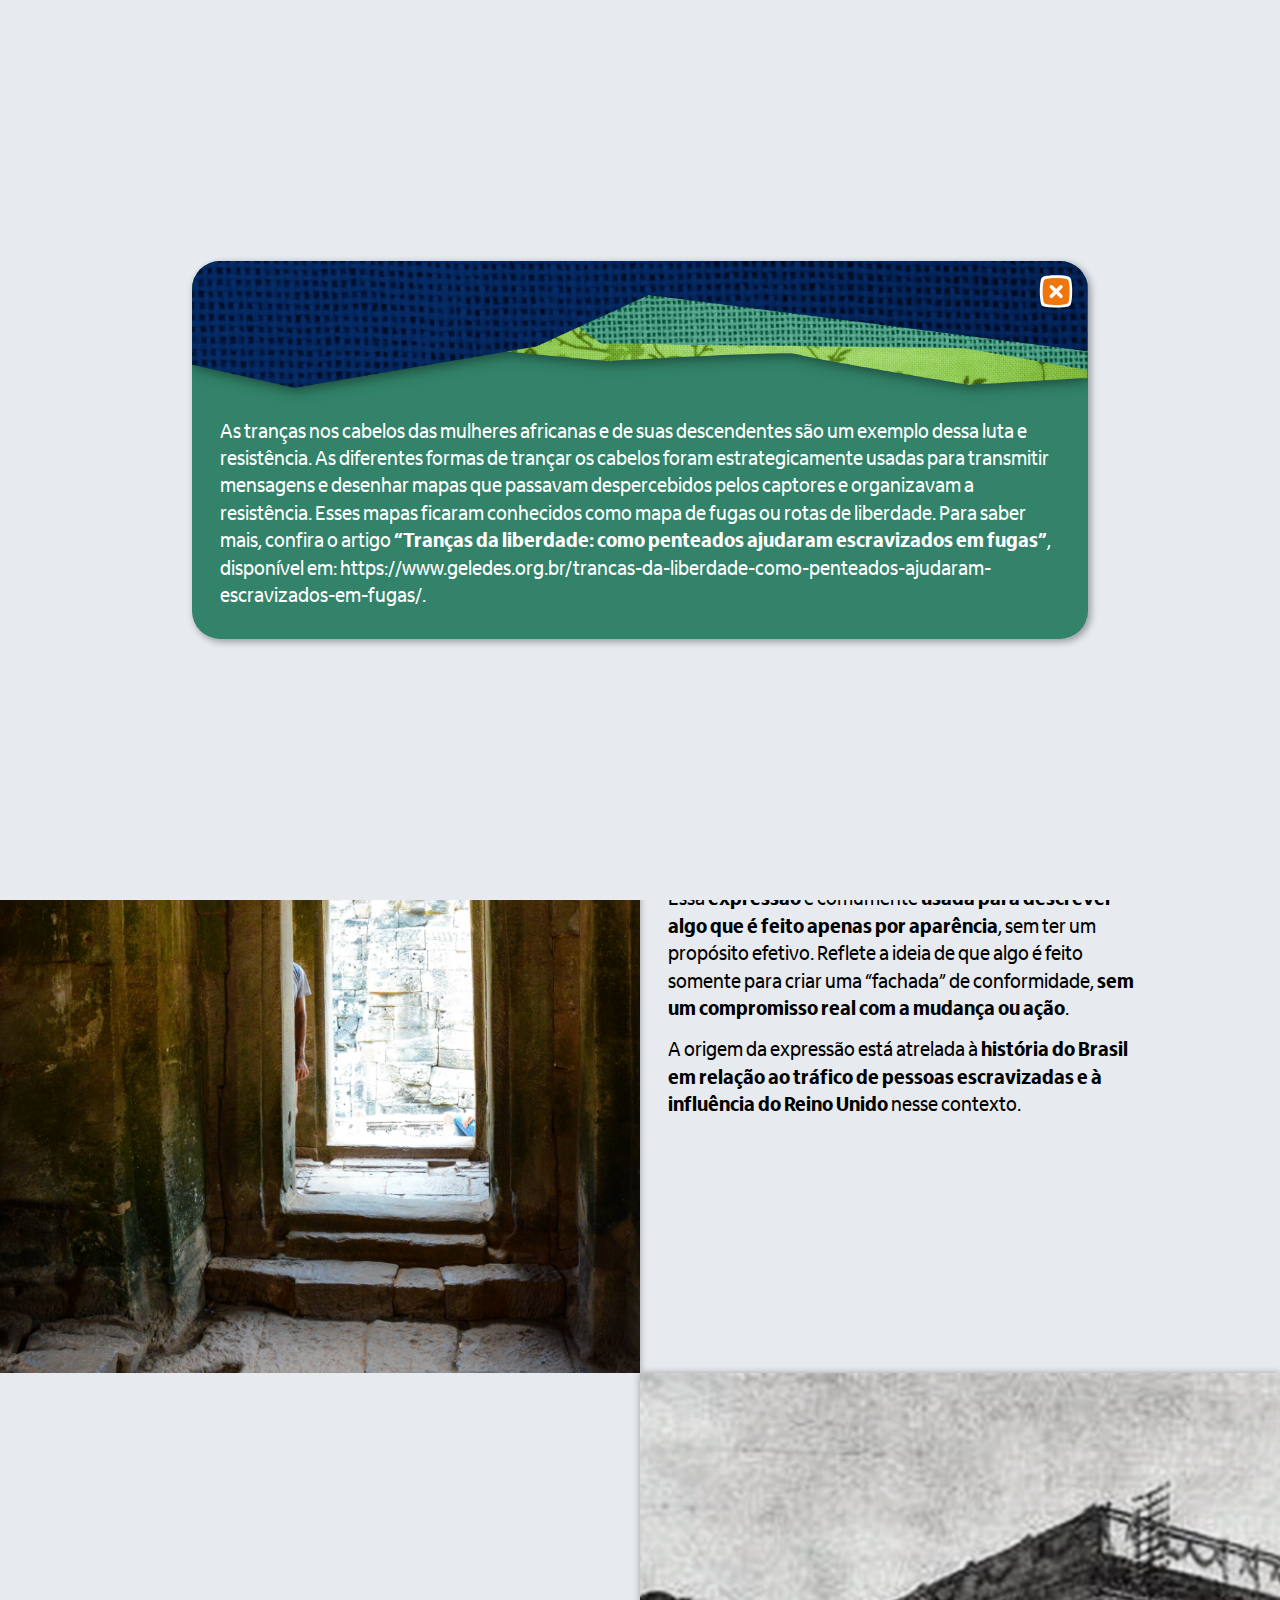
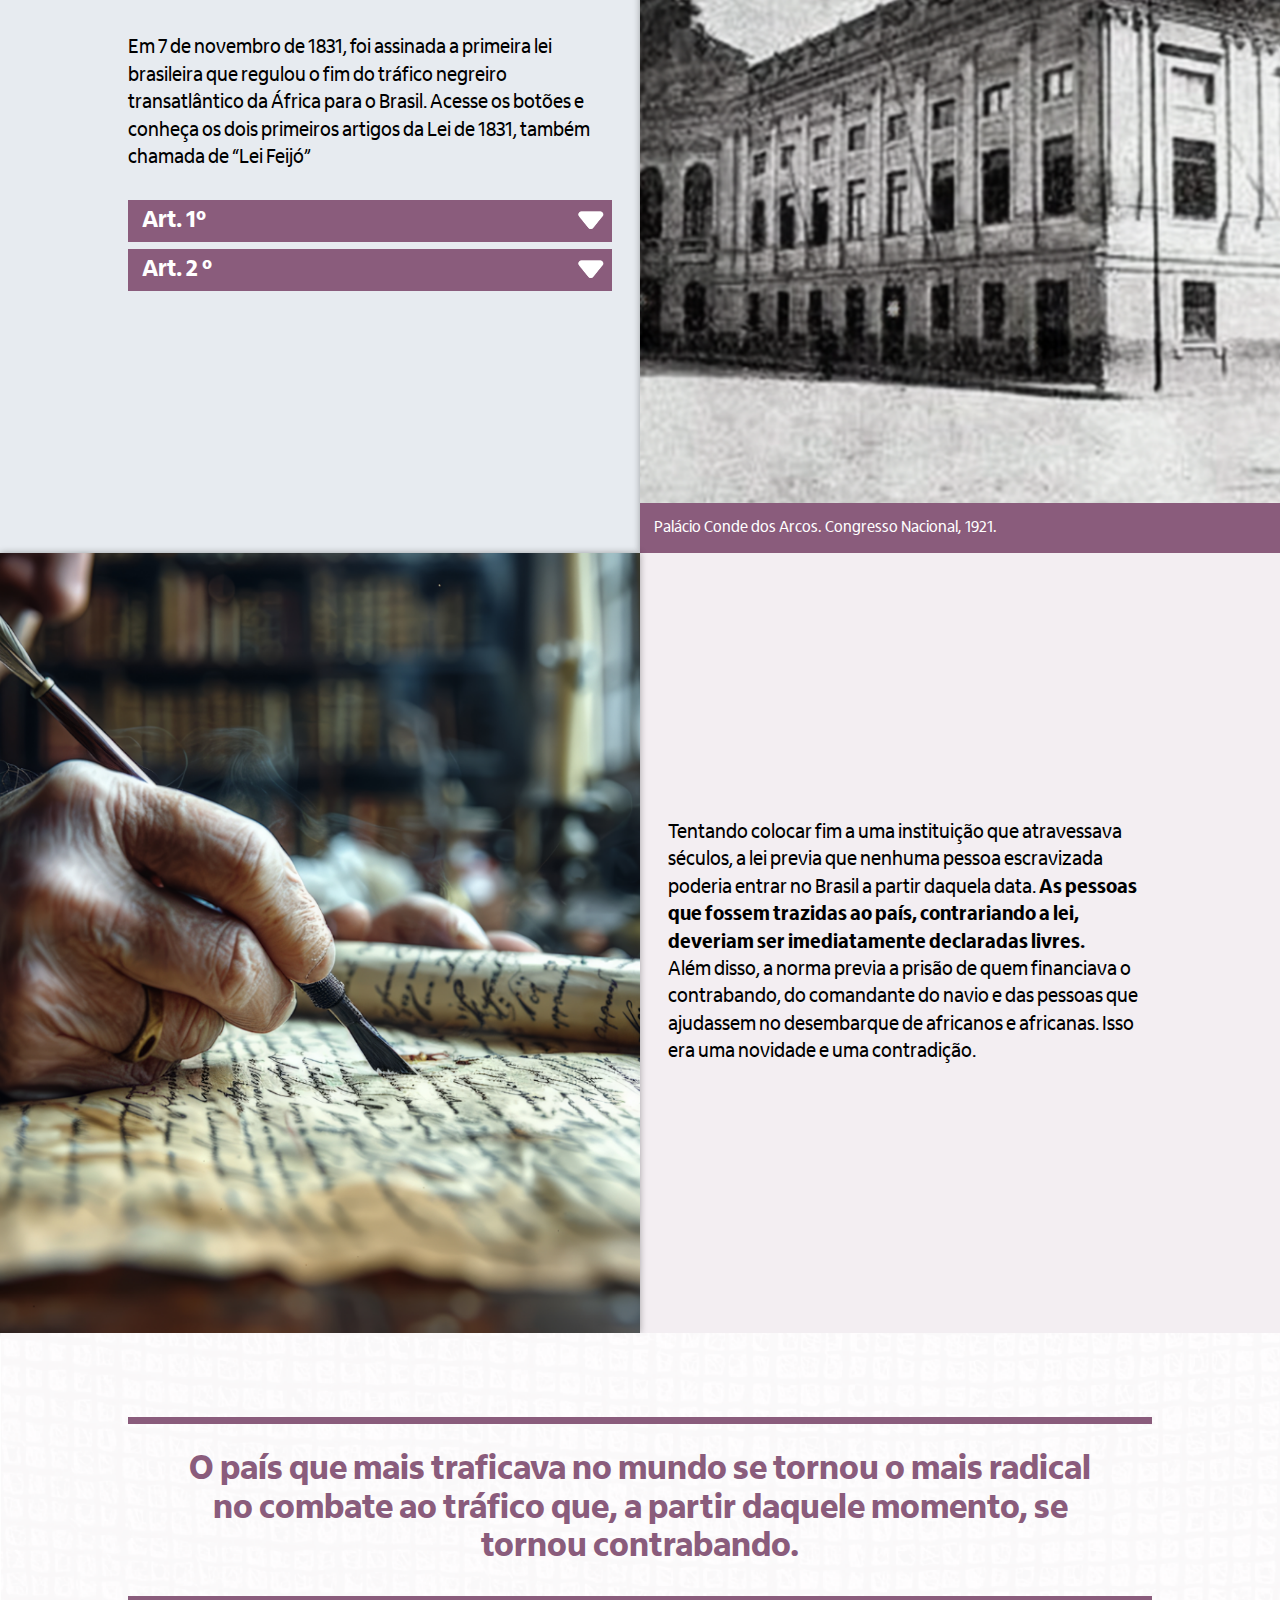
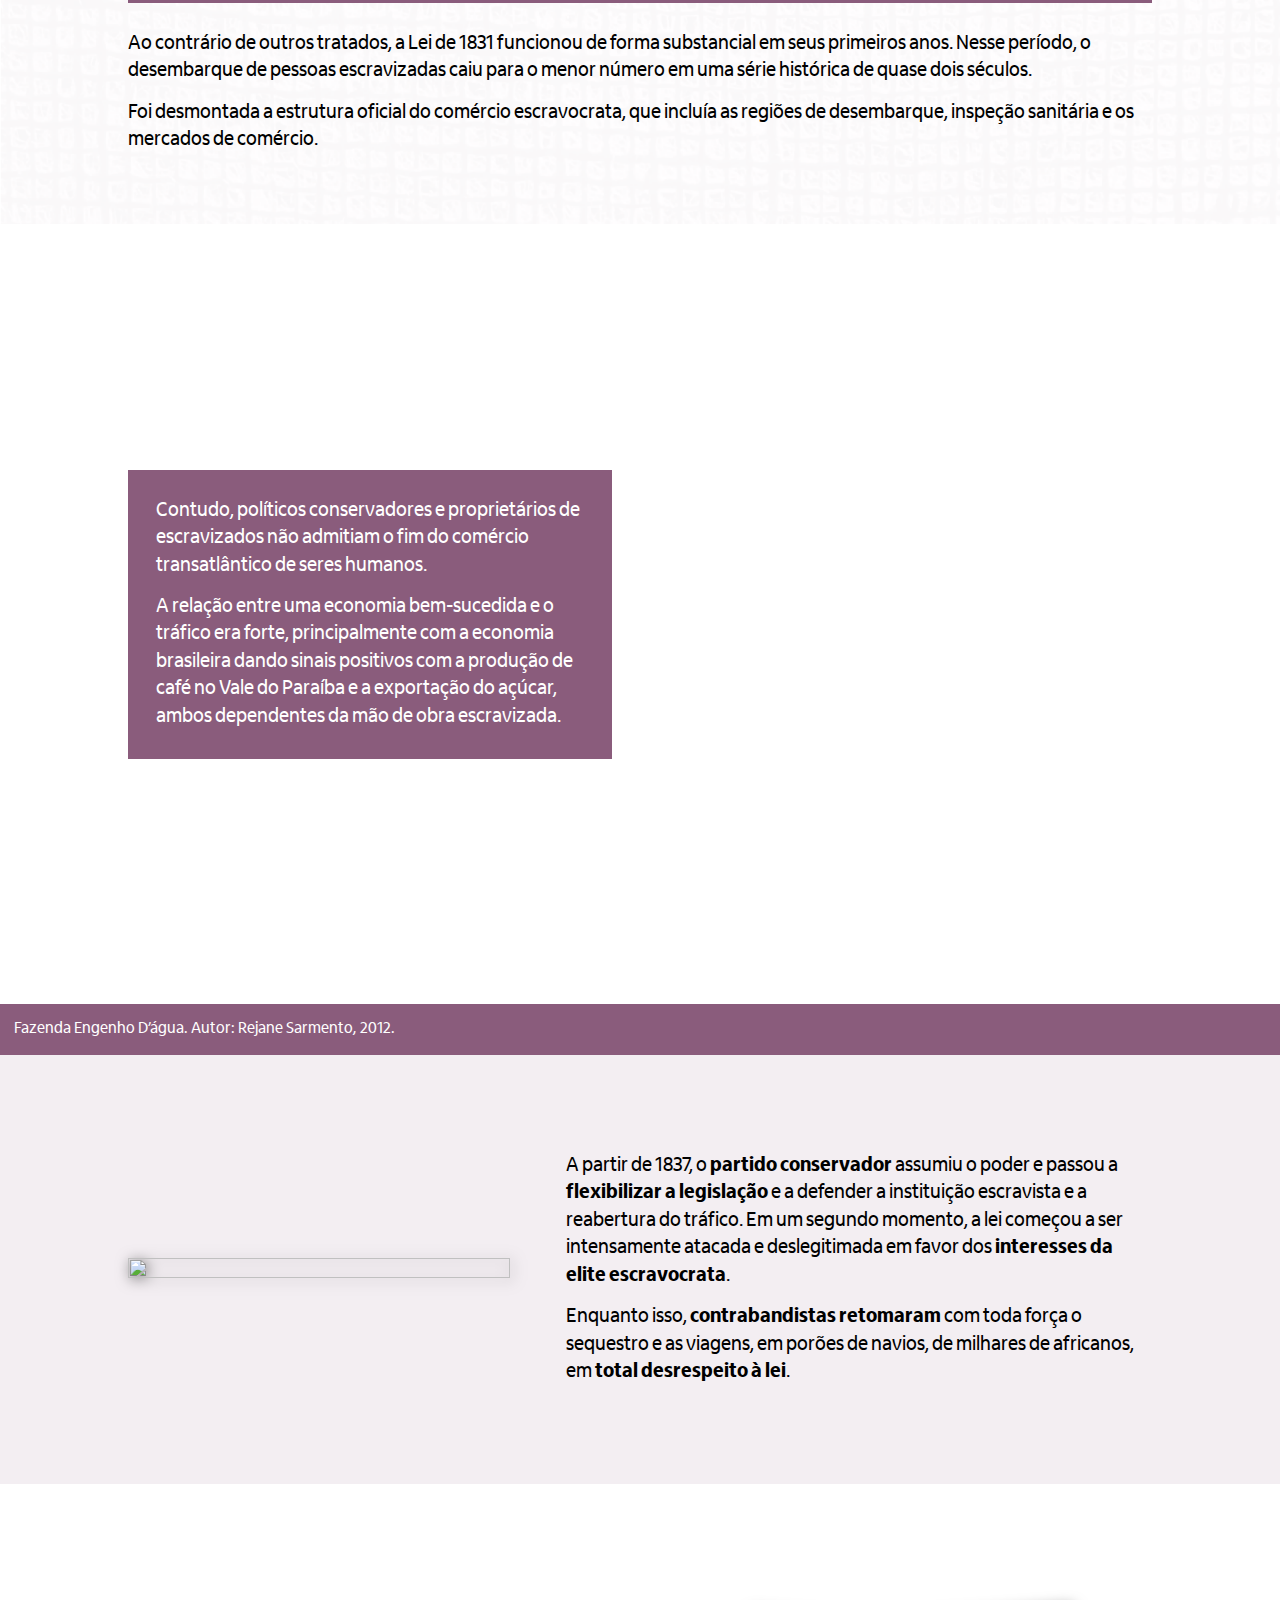
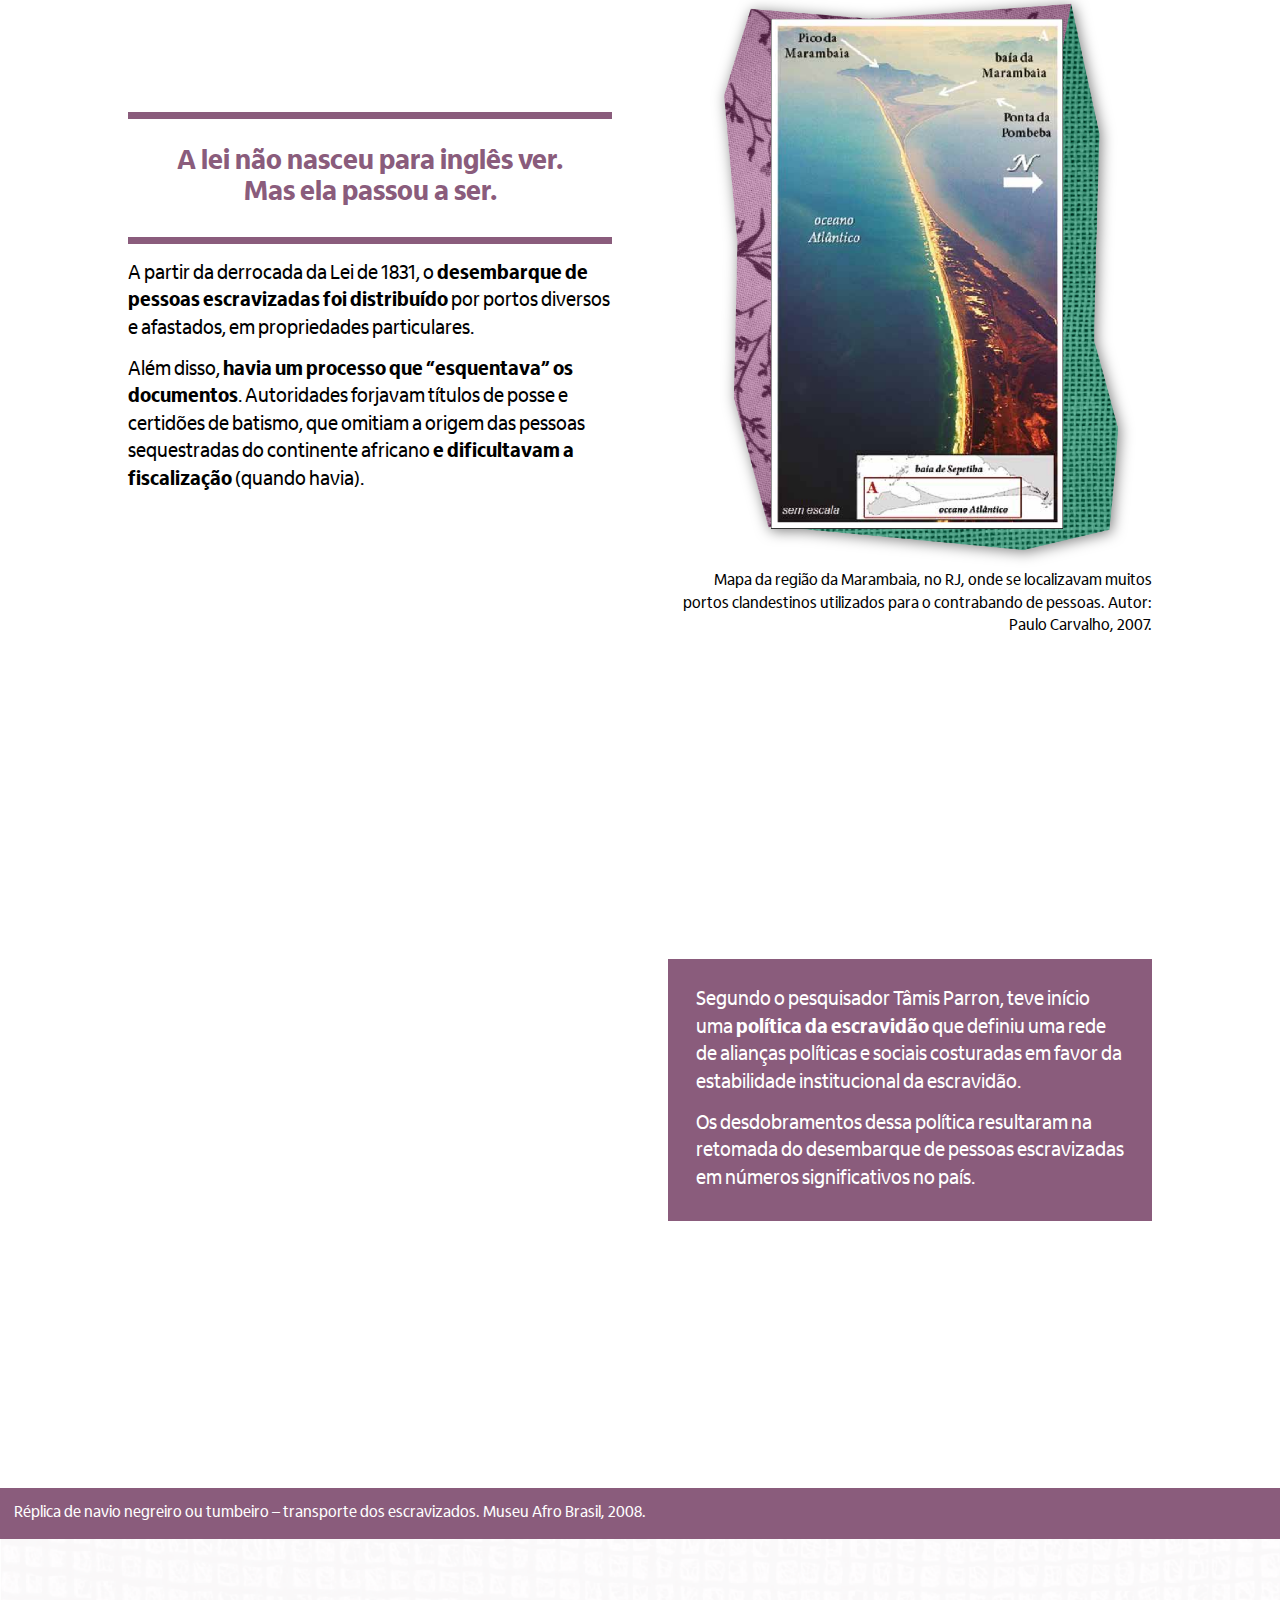
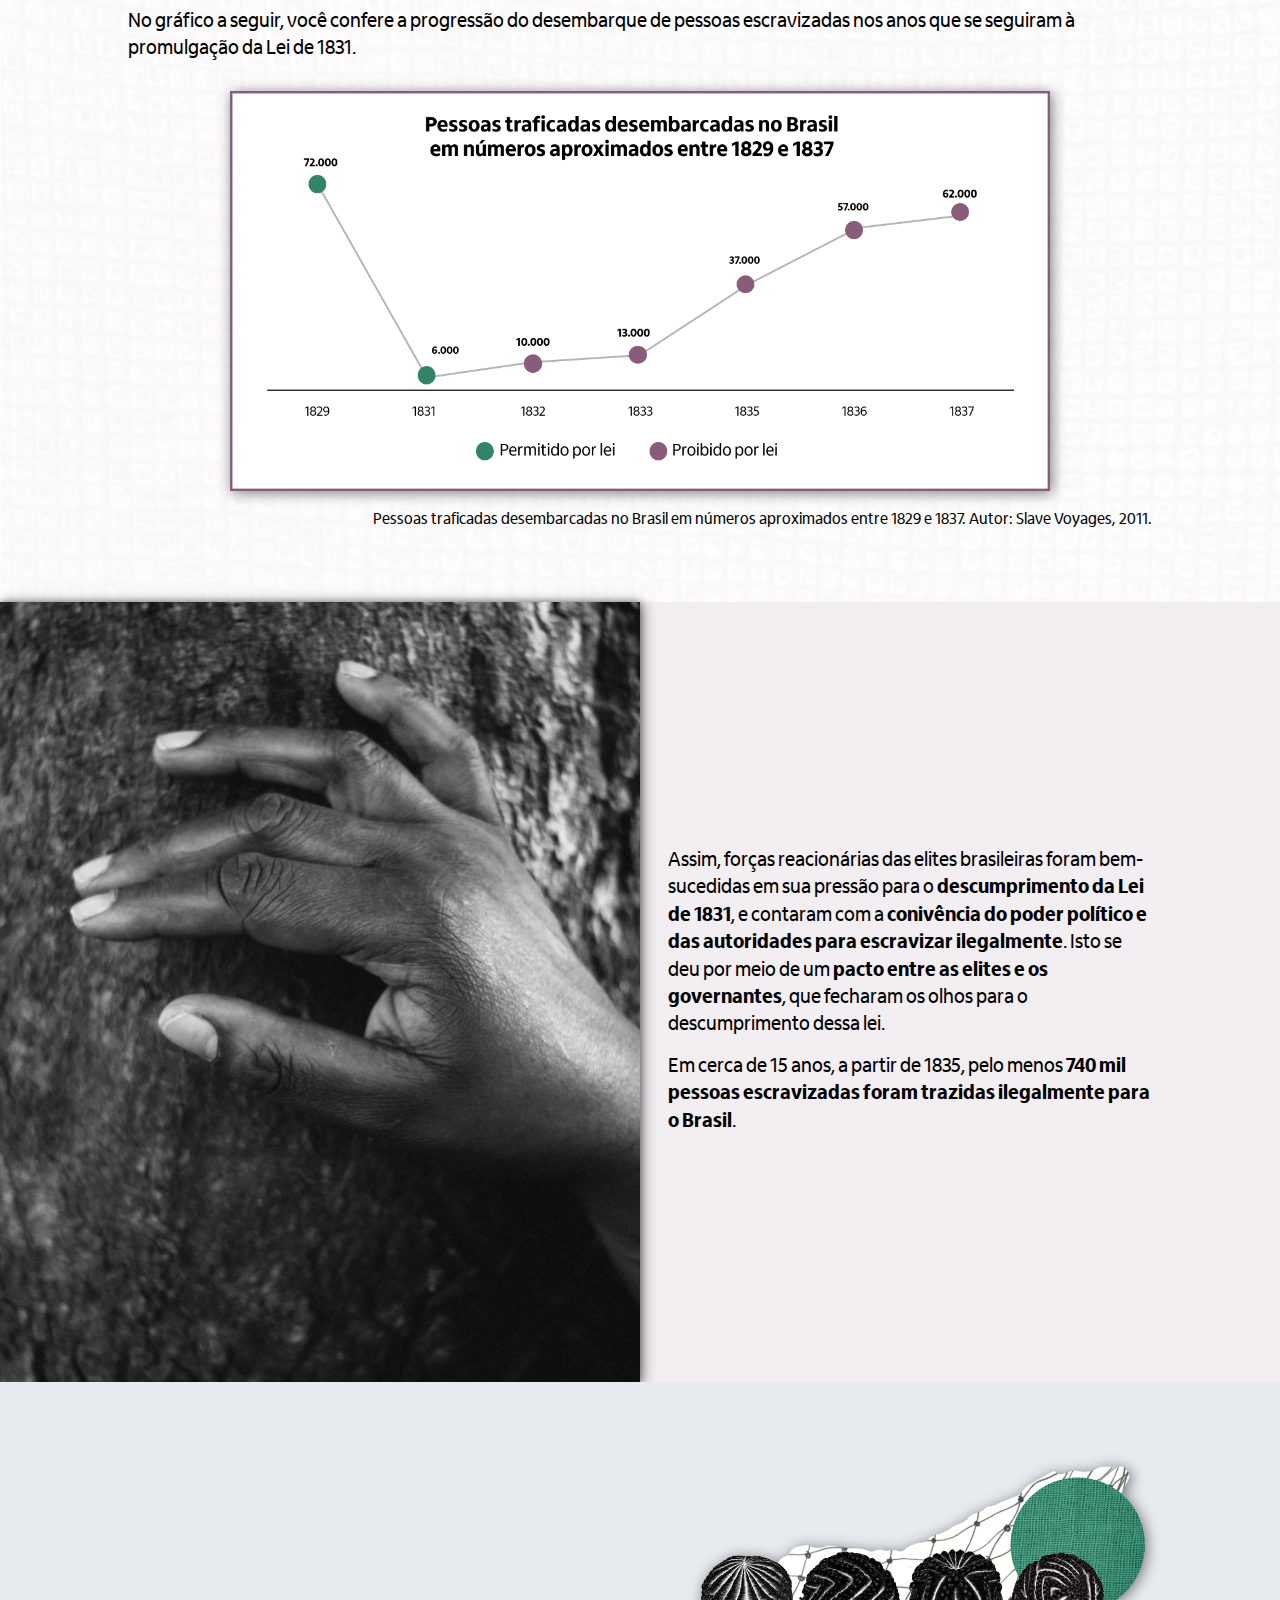
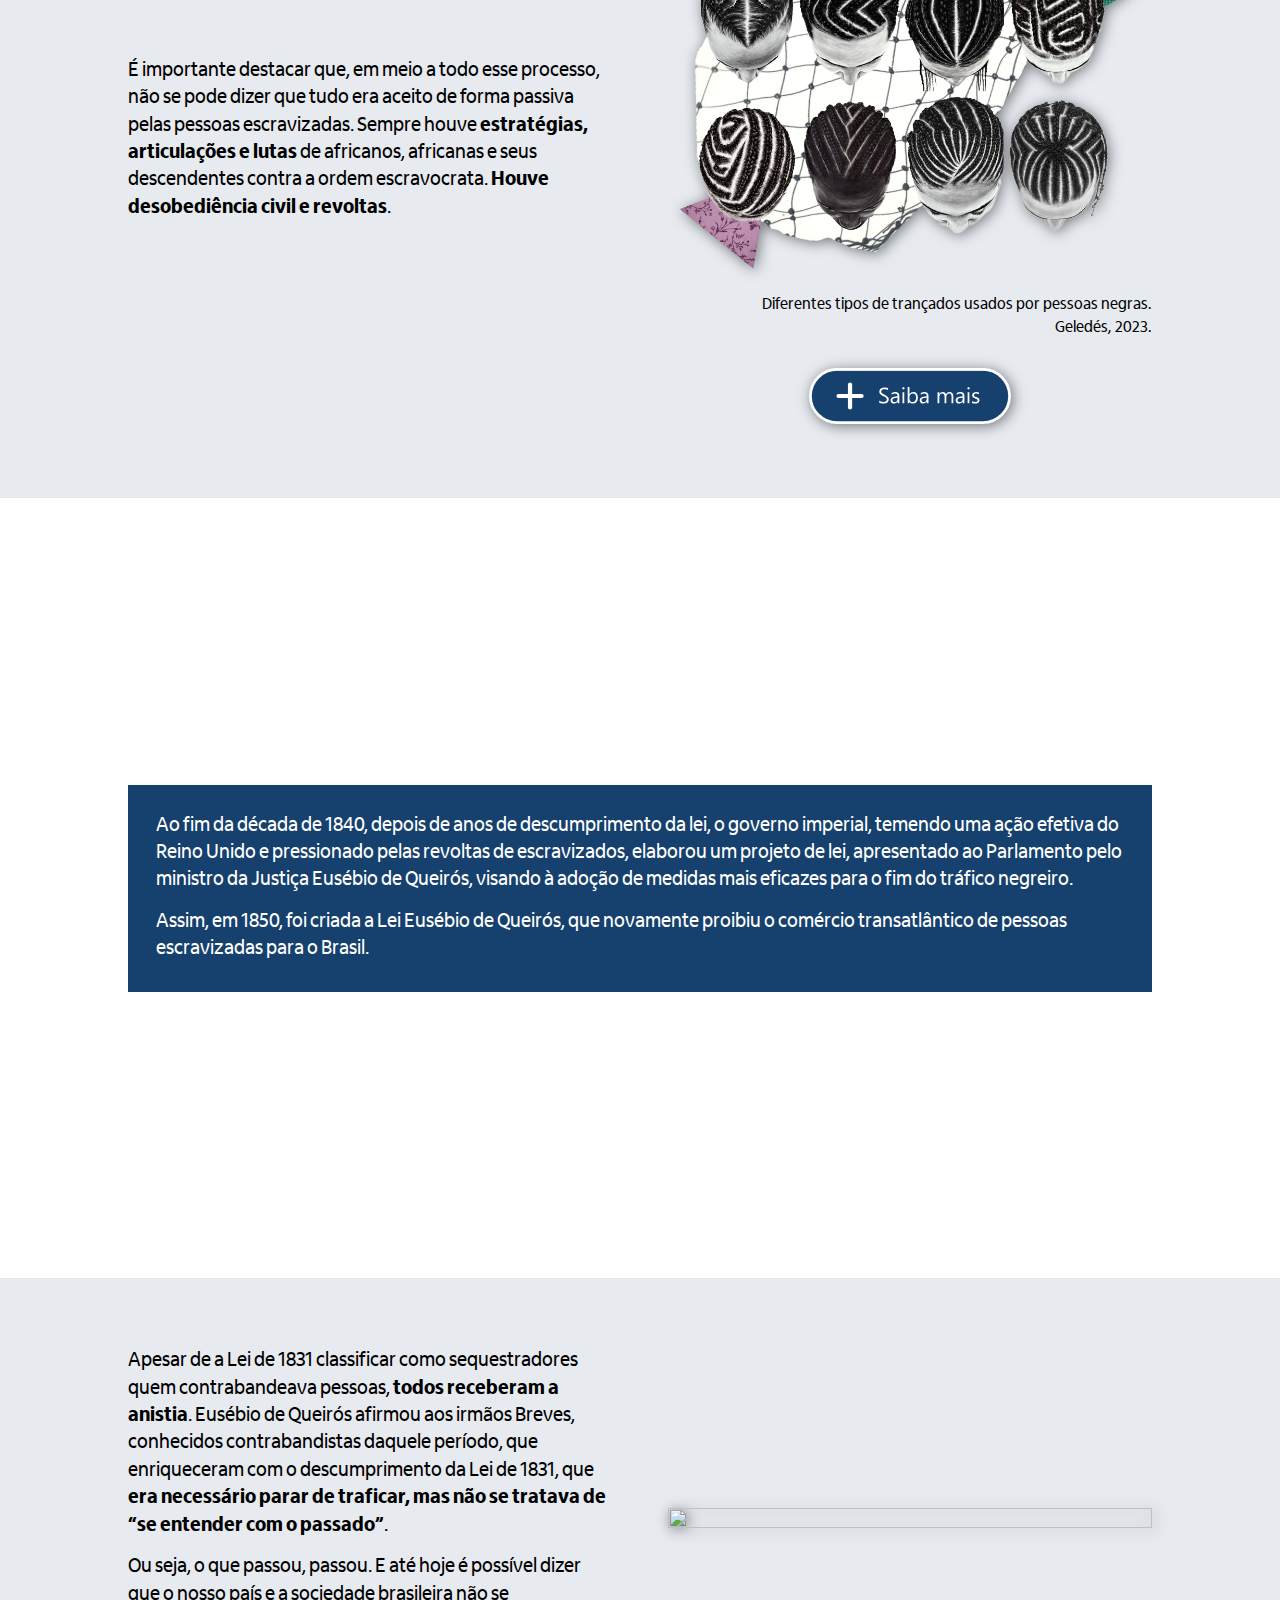
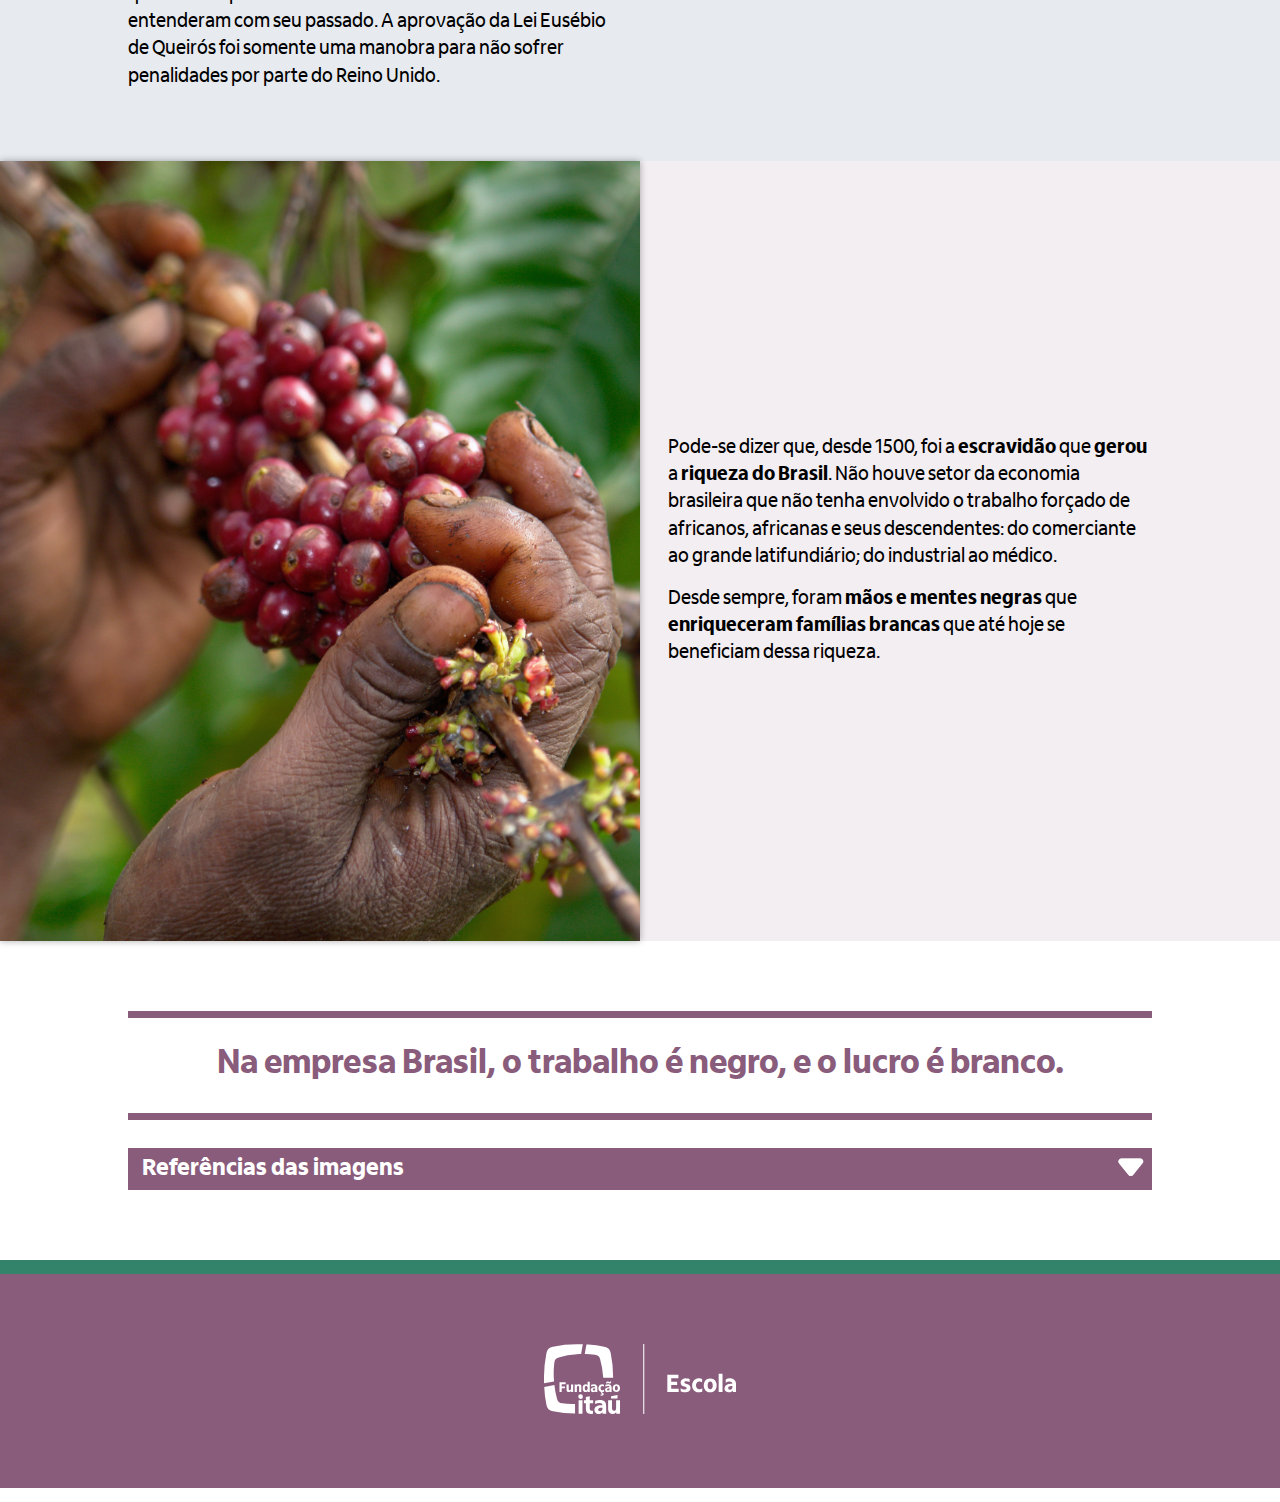
==== commit 03f2a764: "FACTURE" ====
--- a/app/pages/onepage/index.html
+++ b/app/pages/onepage/index.html
@@ -77,7 +77,7 @@
                               <p class="text prop-m0" tabindex="3">Todos os escravos que entrarem no território ou portos do Brasil, vindos de fora, ficam livres.</p>
                               <p class="text prop-m0" tabindex="4">Exceptuam-se:</p>
                               <p class="text prop-m0" tabindex="5">1º Os escravos matriculados no serviço de embarcações pertencentes a país, onde a escravidão é permitida, enquanto empregados no serviço das mesmas embarcações.</p>
-                              <p class="text prop-m0" tabindex="6">2º Os que fugirem do território, ou embarcação estrangeira, os quase serão entregues aos senhores que os reclamarem, e reexportados para fora do Brasil.</p>
+                              <p class="text prop-m0" tabindex="6">2º Os que fugirem do território, ou embarcação estrangeira, os quais serão entregues aos senhores que os reclamarem, e reexportados para fora do Brasil.</p>
                             </div>
                           </div>
                         </div>
@@ -265,7 +265,31 @@
                 <div class="container-image"><img class="img-shadow" src="../../assets/img/img09.png" alt="" aria-label="" tabindex="-1" aria-hidden="aria-hidden"/>
                 </div>
                 <p class="smalltext prop-mt1 prop-txt-right" tabindex="2">Diferentes tipos de trançados usados por pessoas negras. Geledés, 2023.</p>
-              </div>
+                <div class="container-btn">
+                  <button class="botao prop-mt2 pulse infinite" tabindex="3" aria-label="Saiba mais" data-modal="#pop01" item="" onClick="">
+                    <div class="container-image"><img class="prop-h4 img-shadow" src="../../assets/img/saiba01.svg" alt="" aria-label="" tabindex="-1" aria-hidden="aria-hidden"/>
+                    </div>
+                  </button>
+                </div>
+              </div>
+            </div>
+          </div>
+        </div>
+        <div class="modal interaction-modal parent-inside-col modal modal-comum" id="pop01">
+          <div class="flex-center">
+            <div class="box in delay1" aria-label="janela" aria-modal="aria-modal" role="dialog" tabindex="4">
+              <div class="container-template-wildcard">
+                <div class="col   col-one col-01  col-full shadow color-bg-02" alt="" aria-label="" tabindex="-1">
+                  <div class="wrapper">
+                    <div class="container-item-card modal-line">
+                      <div class="container-image"><img class="prop-w-porc100 img-shadow" src="../../assets/img/topomodal.png" alt="" aria-label="" tabindex="-1" aria-hidden="aria-hidden"/>
+                      </div>
+                      <p class="text color-white prop-p2" tabindex="1">As tranças nos cabelos das mulheres africanas e de suas descendentes são um exemplo dessa luta e resistência. As diferentes formas de trançar os cabelos foram estrategicamente usadas para transmitir mensagens e desenhar mapas que passavam despercebidos pelos captores e organizavam a resistência. Esses mapas ficaram conhecidos como mapa de fugas ou rotas de liberdade. Para saber mais, confira o artigo <b>“Tranças da liberdade: como penteados ajudaram escravizados em fugas”</b>, disponível em: <a class="color-white" href="https://www.geledes.org.br/trancas-da-liberdade-como-penteados-ajudaram-escravizados-em-fugas/", target="_blank", rel="noopener noreferrer">https://www.geledes.org.br/trancas-da-liberdade-como-penteados-ajudaram-escravizados-em-fugas/.</a></p>
+                    </div>
+                  </div>
+                </div>
+              </div>
+              <button class="modal-close animated pulse infinite" aria-label="Fechar modal." arrow_status_class=""></button>
             </div>
           </div>
         </div>
--- a/app/pages/onepage/style.css
+++ b/app/pages/onepage/style.css
@@ -4287,7 +4287,8 @@
 }
 .section05 .container-btn,
 .section07 .container-btn,
-.section11 .container-btn {
+.section11 .container-btn,
+.section12 .container-btn {
   justify-content: center;
 }
 .section08 .container-list {
@@ -4672,4 +4673,4 @@
   max-height: 90vh;
 }
 
-/*# sourceMappingURL=[data-uri]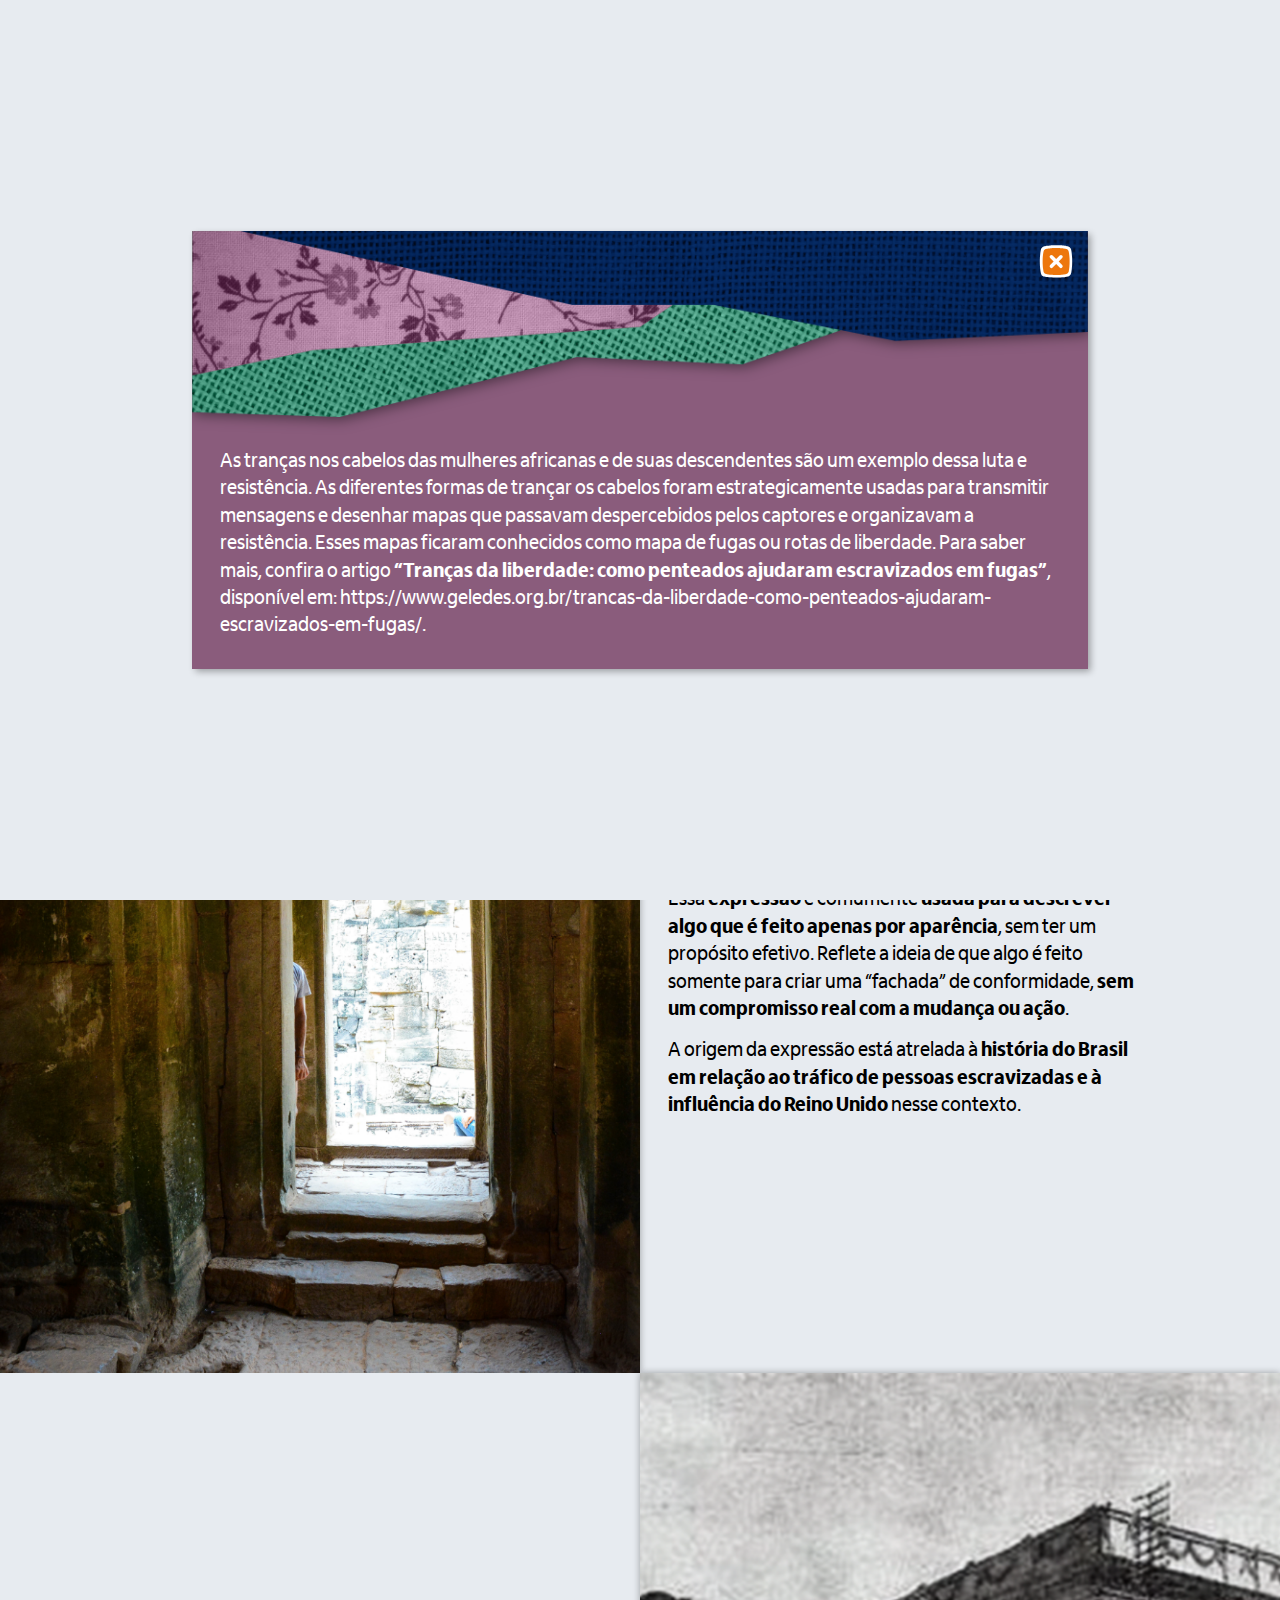
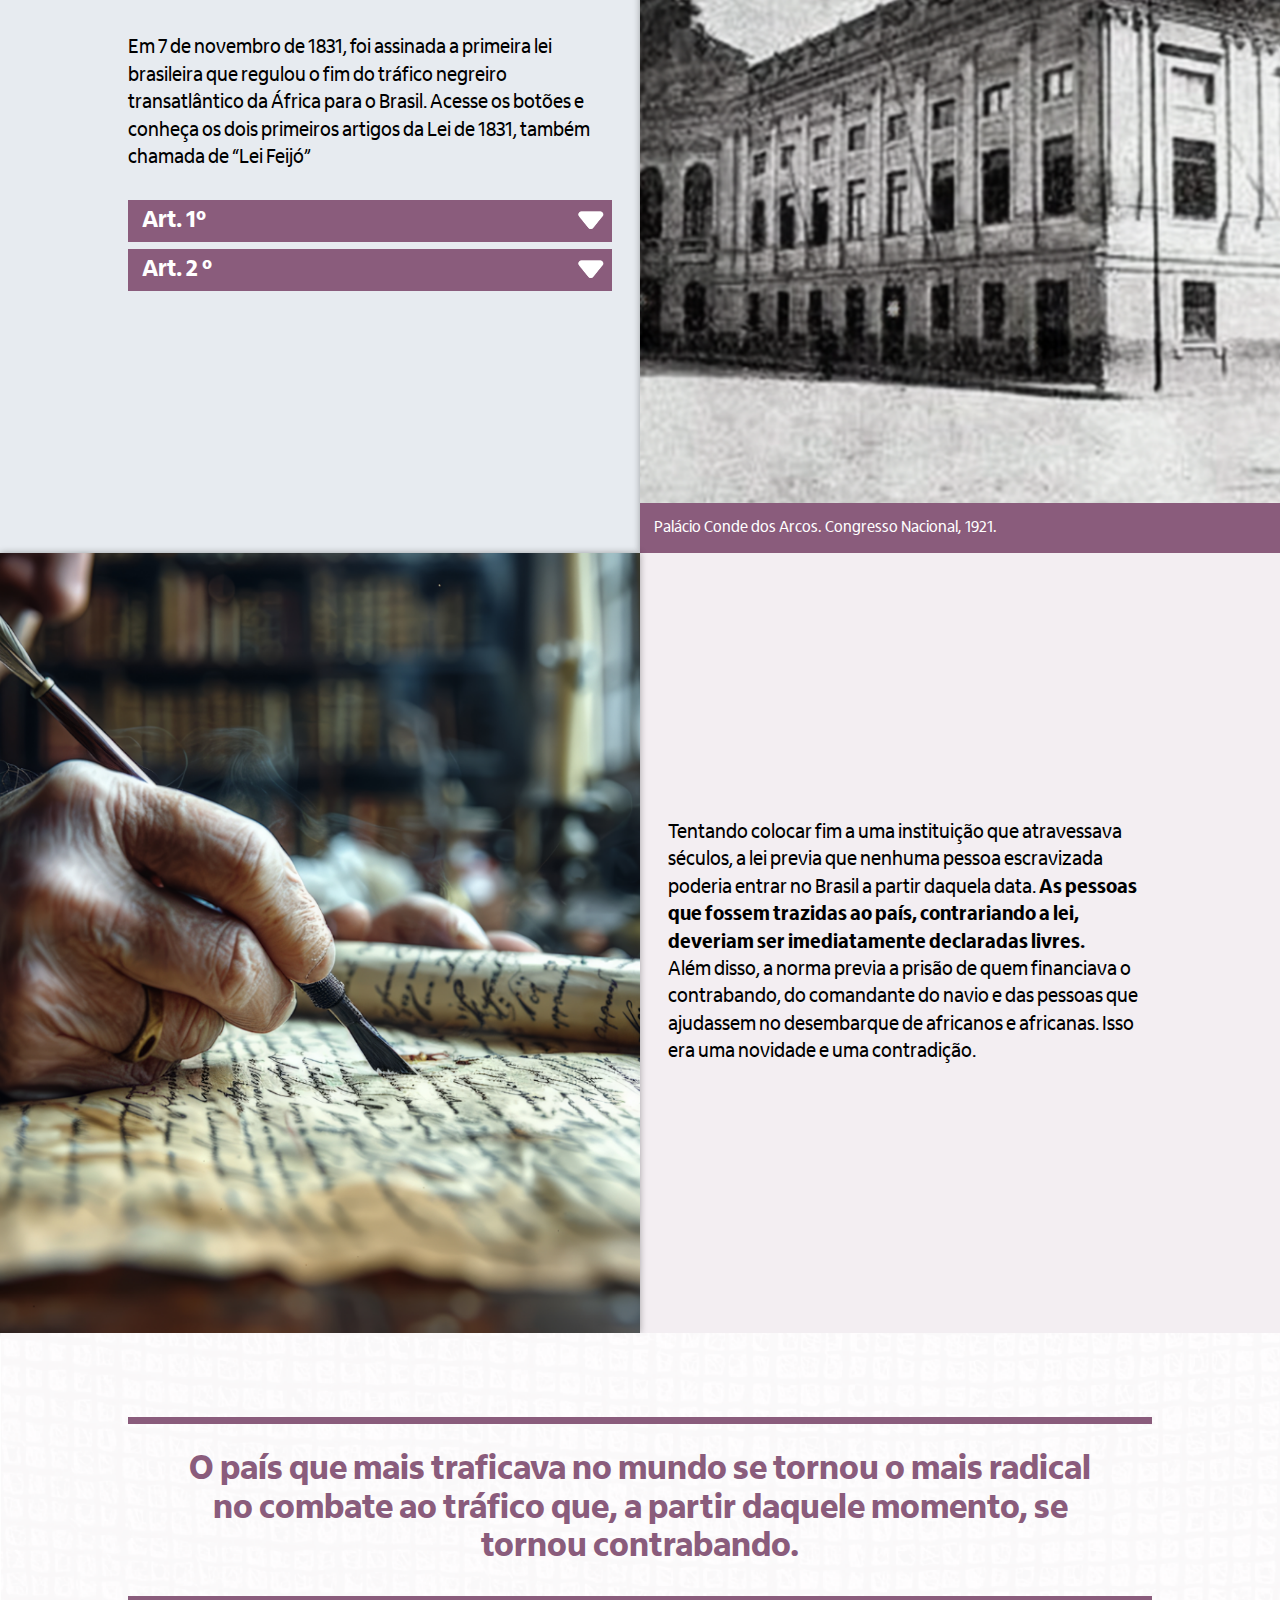
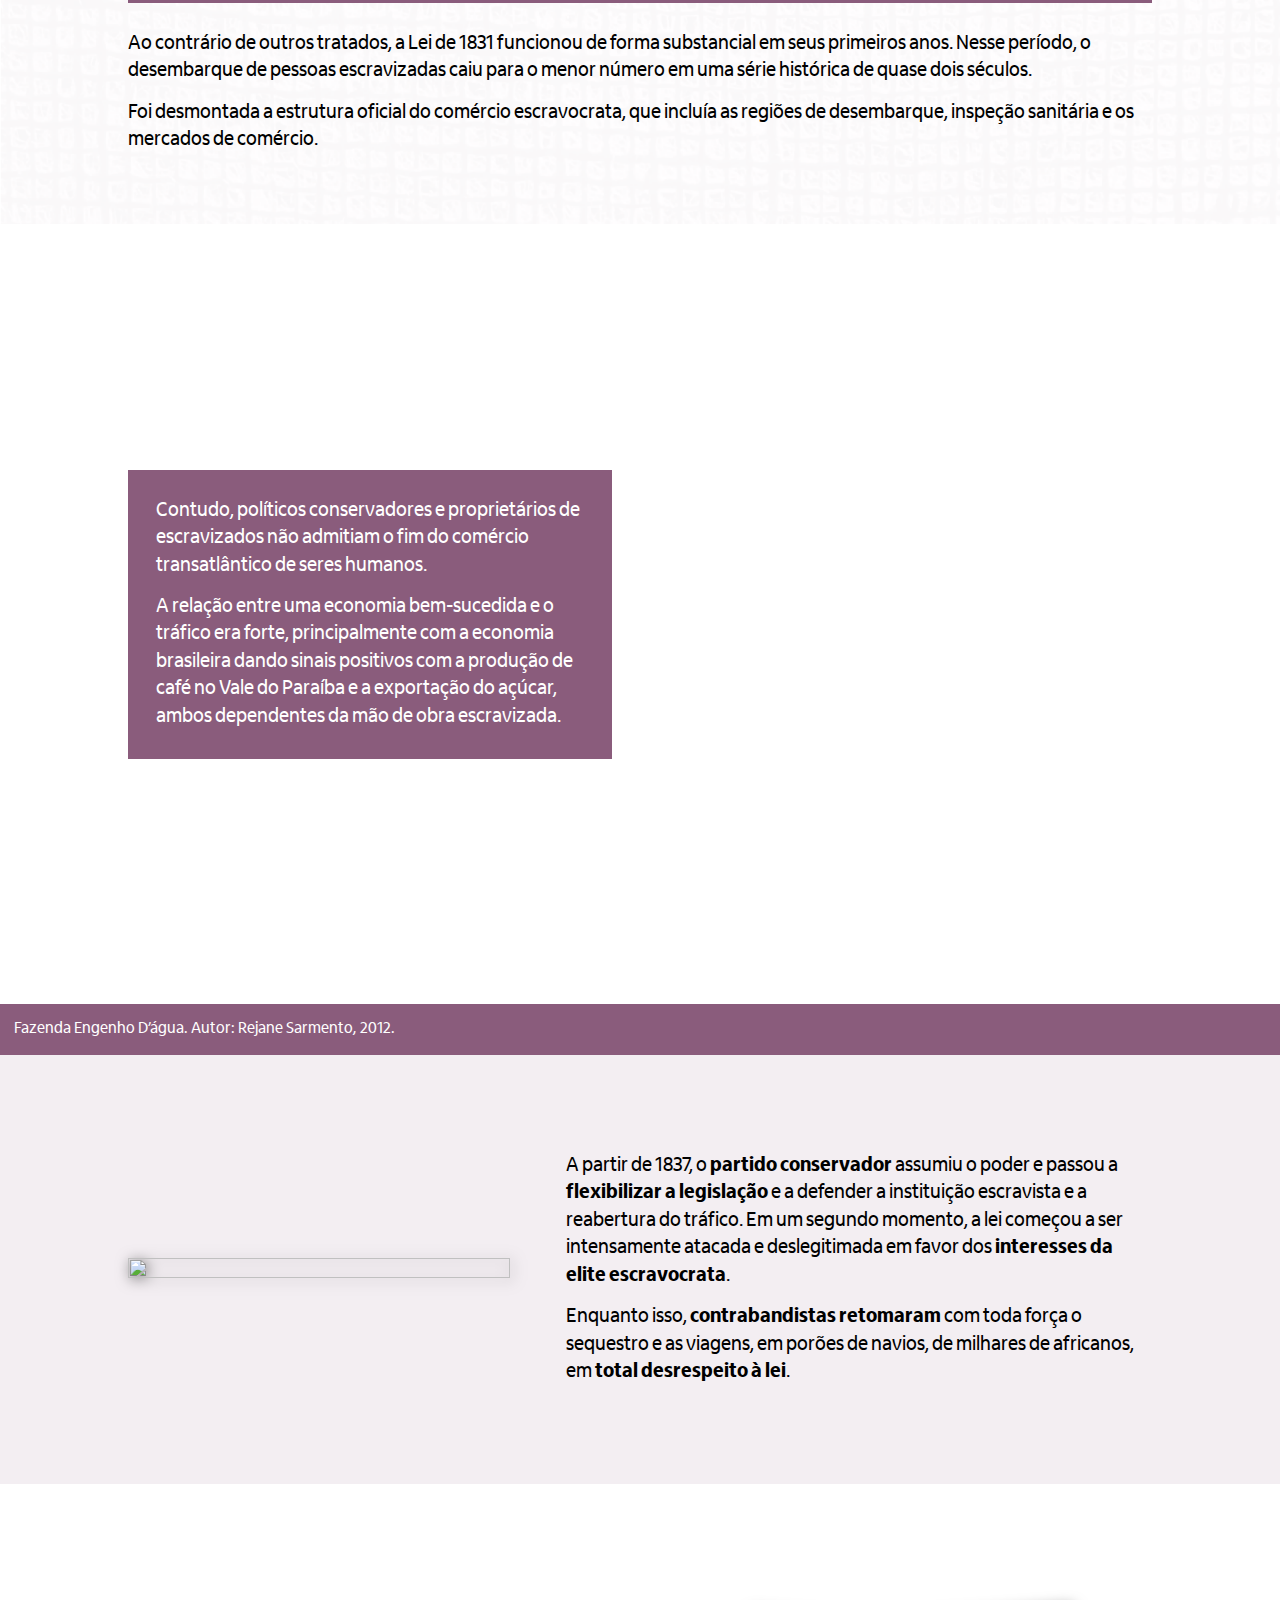
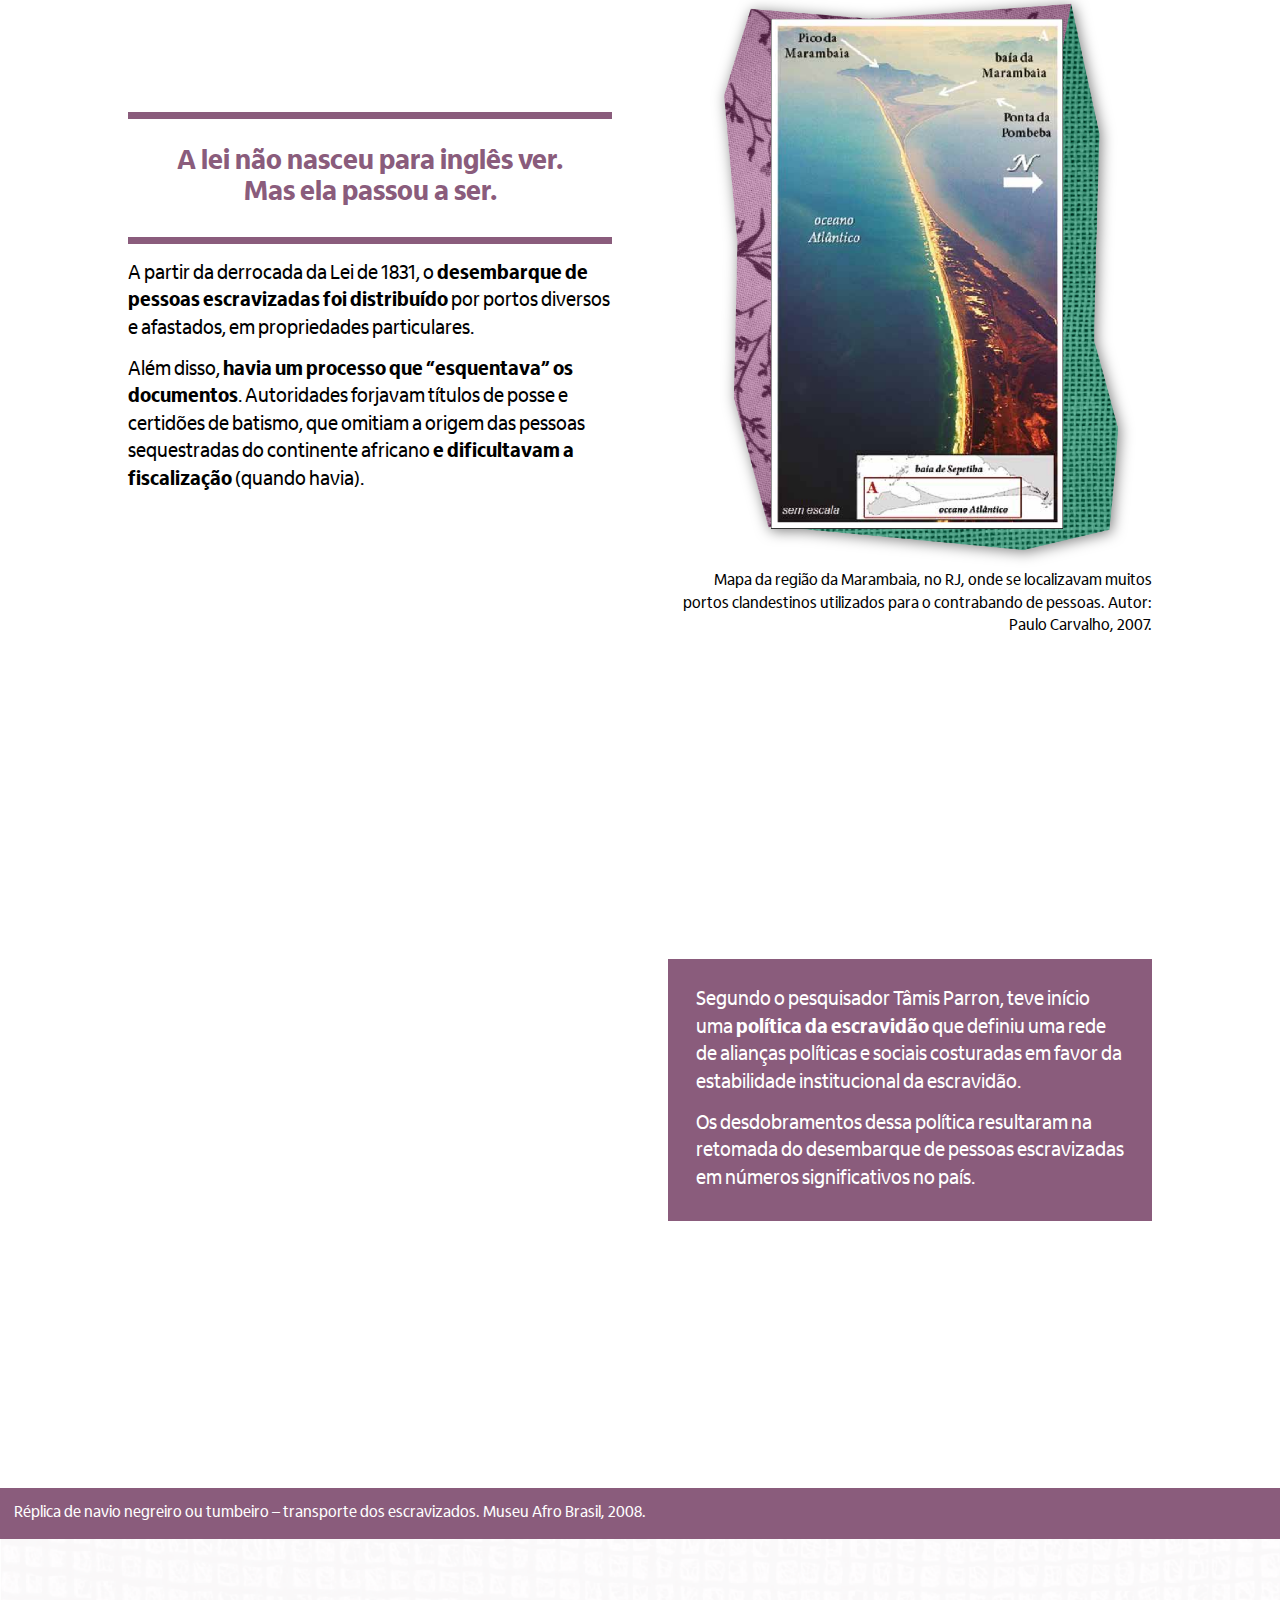
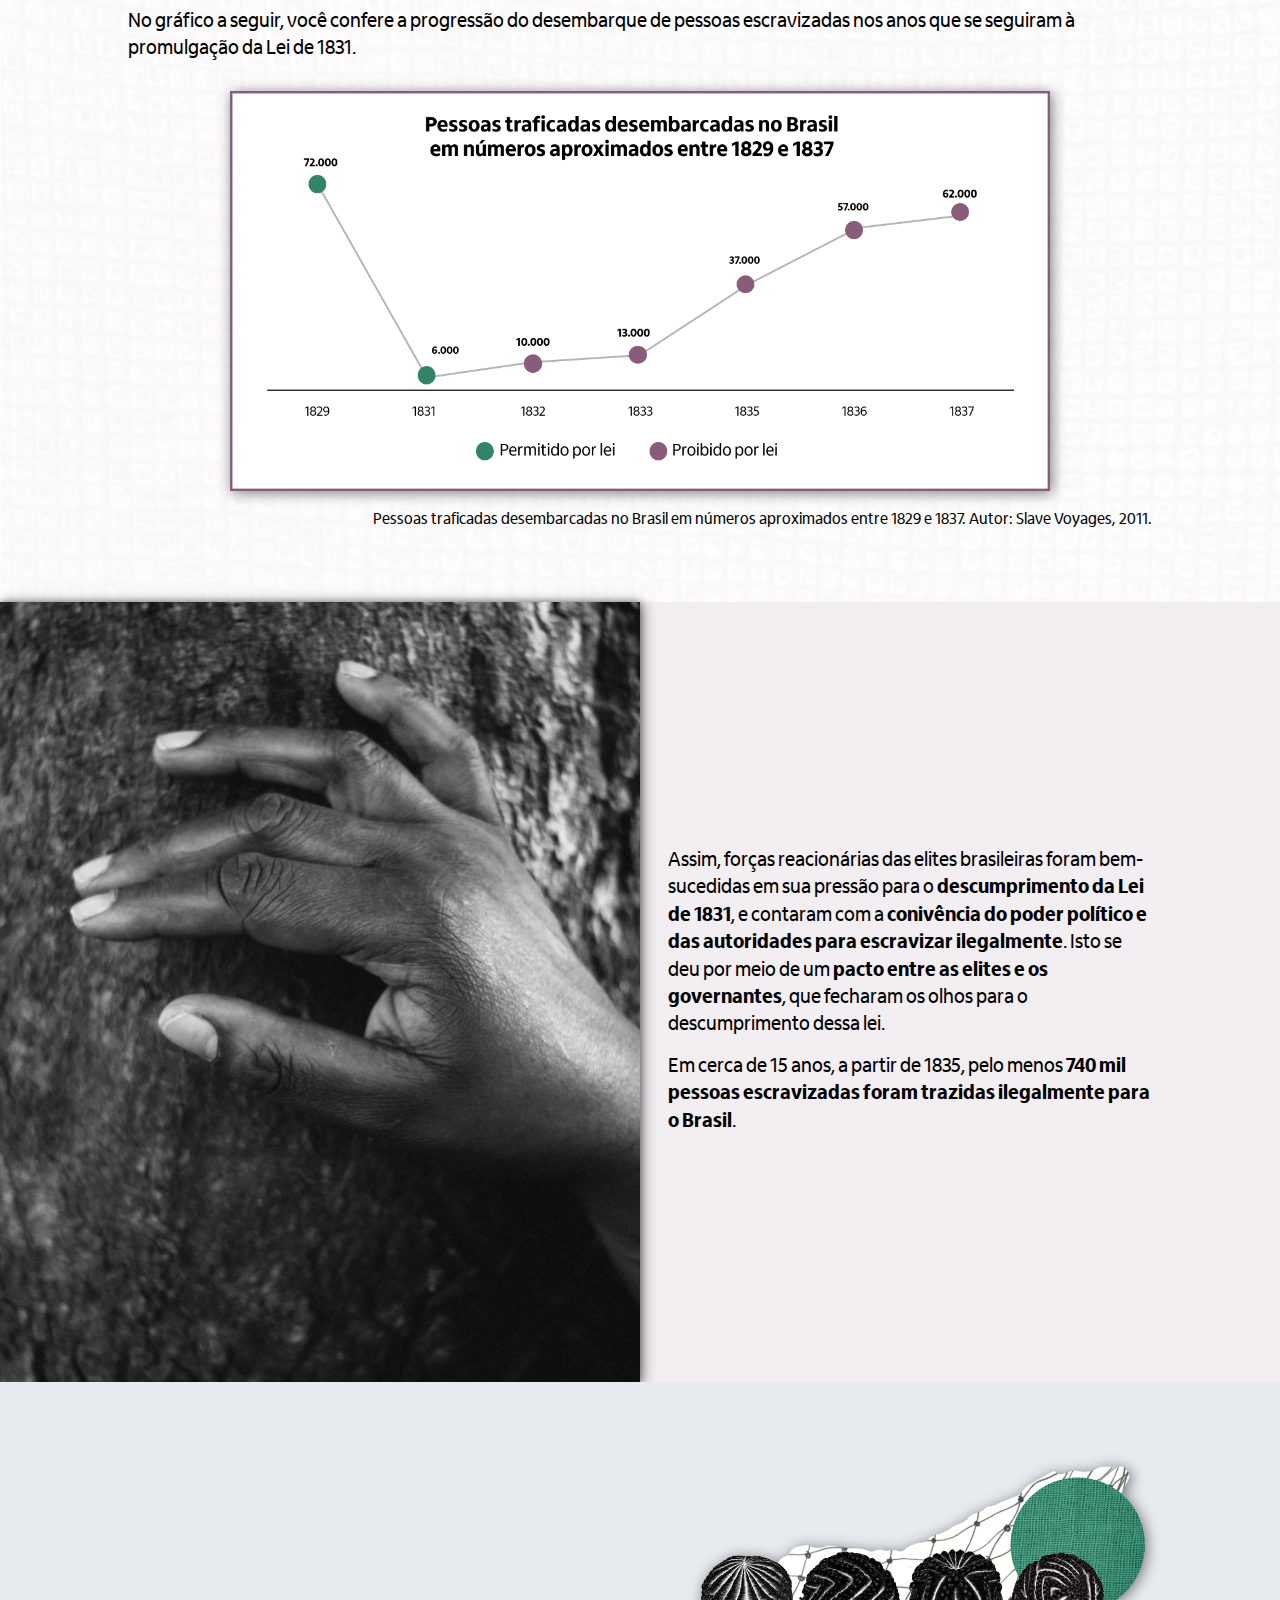
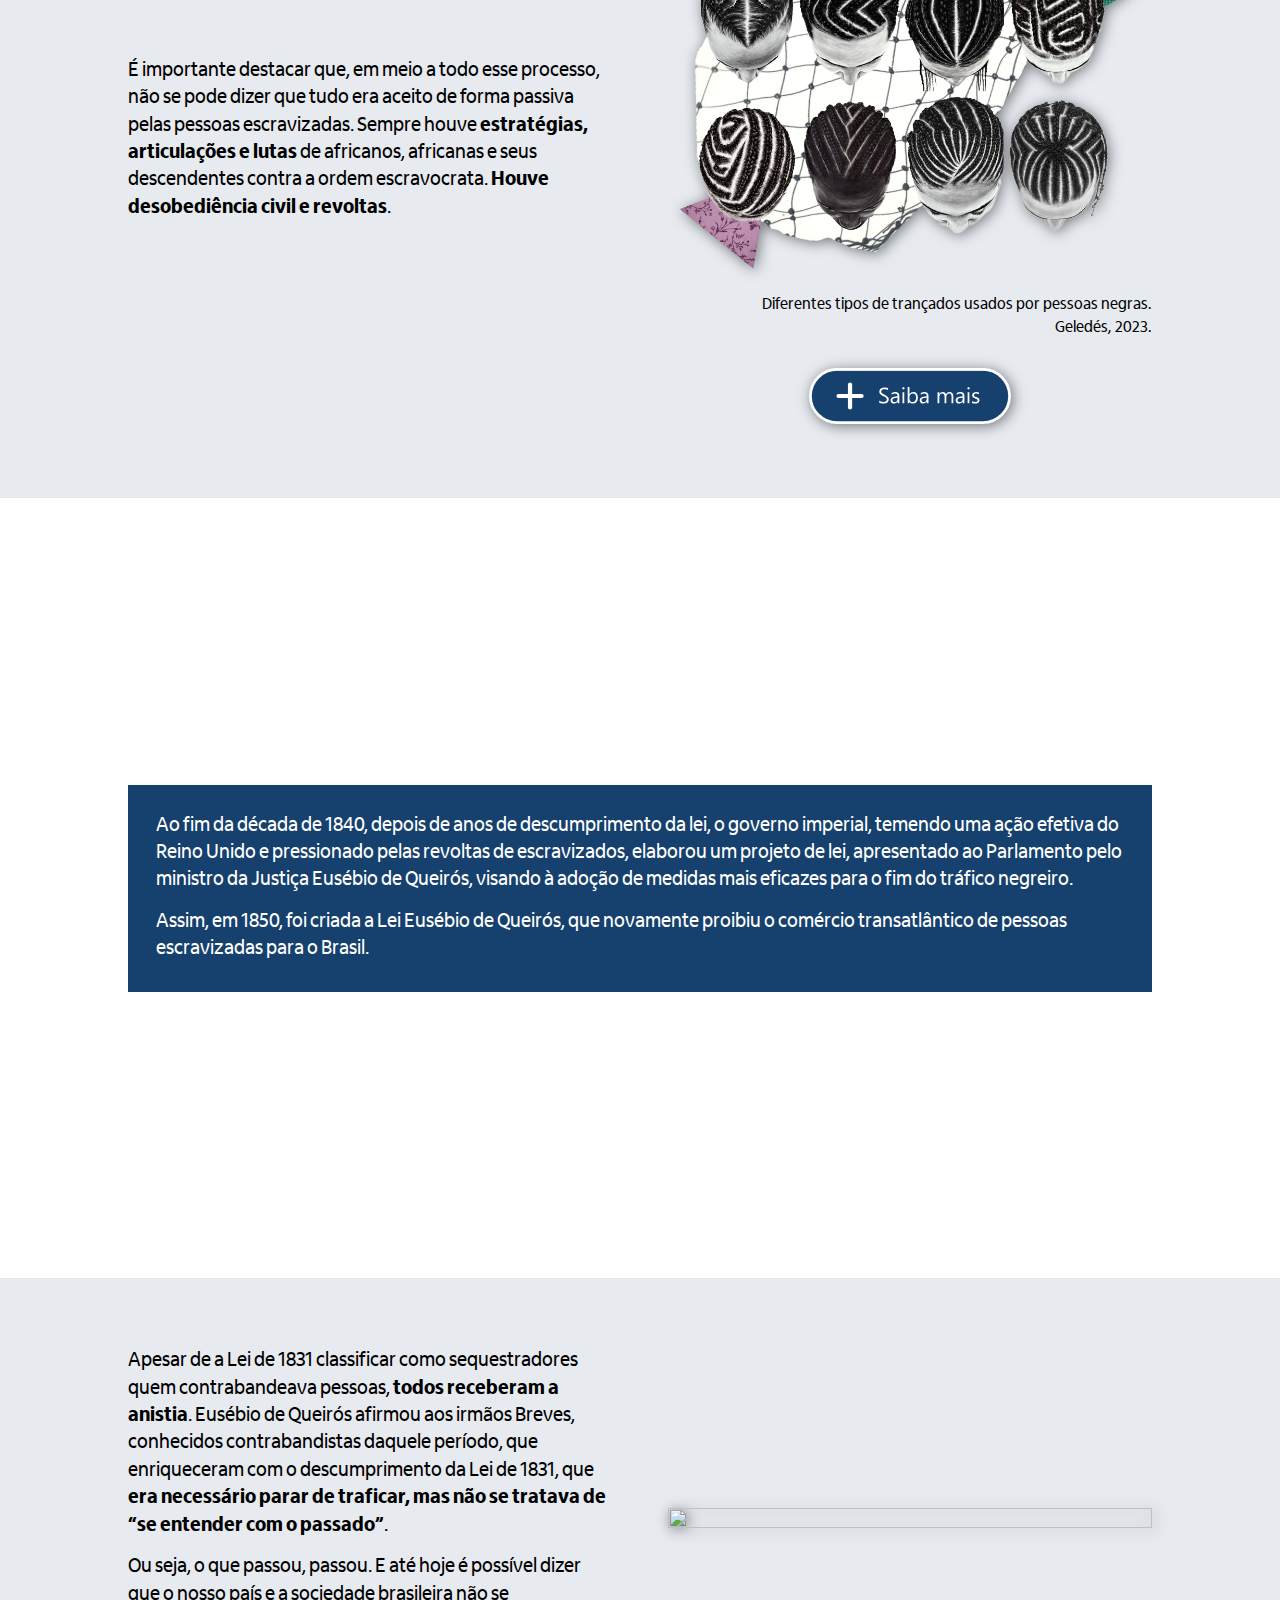
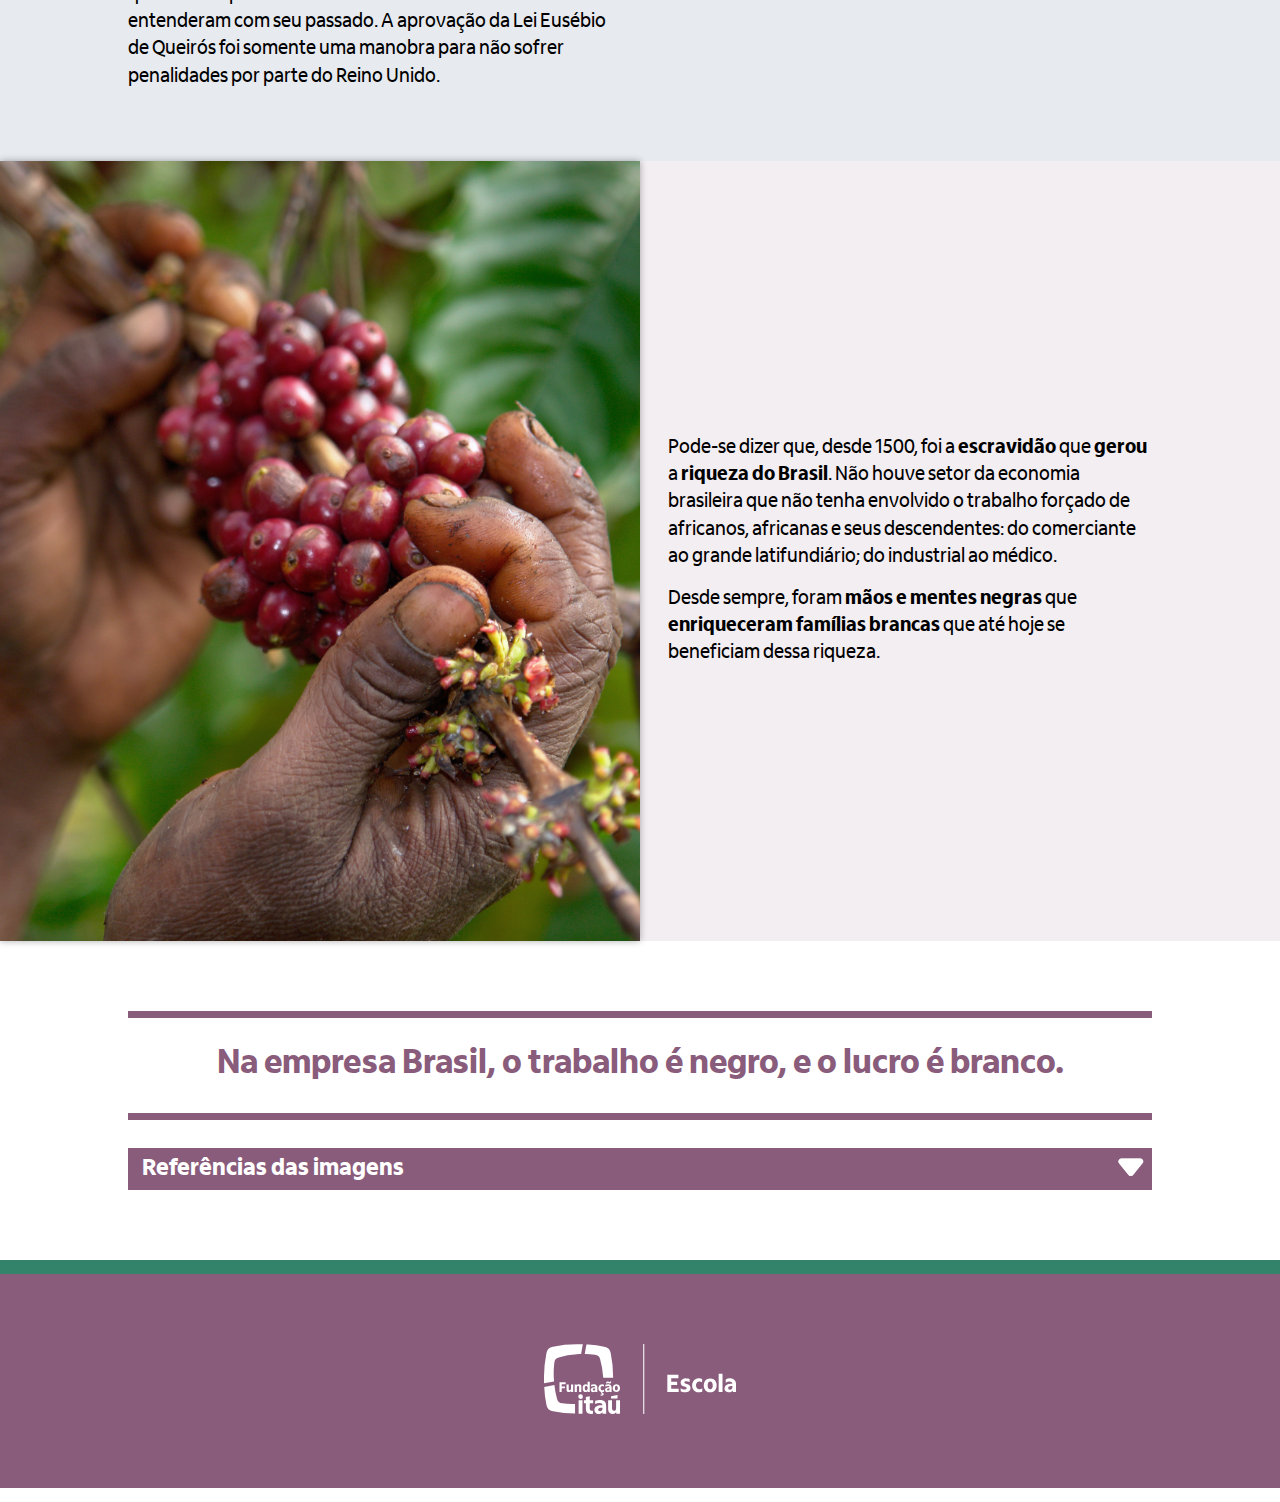
==== commit 16677310: "FACTURE" ====
--- a/app/pages/onepage/index.html
+++ b/app/pages/onepage/index.html
@@ -279,10 +279,10 @@
           <div class="flex-center">
             <div class="box in delay1" aria-label="janela" aria-modal="aria-modal" role="dialog" tabindex="4">
               <div class="container-template-wildcard">
-                <div class="col   col-one col-01  col-full shadow color-bg-02" alt="" aria-label="" tabindex="-1">
+                <div class="col   col-one col-01  col-full shadow color-bg-05" alt="" aria-label="" tabindex="-1">
                   <div class="wrapper">
                     <div class="container-item-card modal-line">
-                      <div class="container-image"><img class="prop-w-porc100 img-shadow" src="../../assets/img/topomodal.png" alt="" aria-label="" tabindex="-1" aria-hidden="aria-hidden"/>
+                      <div class="container-image"><img class="prop-w-porc100 img-shadow" src="../../assets/img/topo.png" alt="" aria-label="" tabindex="-1" aria-hidden="aria-hidden"/>
                       </div>
                       <p class="text color-white prop-p2" tabindex="1">As tranças nos cabelos das mulheres africanas e de suas descendentes são um exemplo dessa luta e resistência. As diferentes formas de trançar os cabelos foram estrategicamente usadas para transmitir mensagens e desenhar mapas que passavam despercebidos pelos captores e organizavam a resistência. Esses mapas ficaram conhecidos como mapa de fugas ou rotas de liberdade. Para saber mais, confira o artigo <b>“Tranças da liberdade: como penteados ajudaram escravizados em fugas”</b>, disponível em: <a class="color-white" href="https://www.geledes.org.br/trancas-da-liberdade-como-penteados-ajudaram-escravizados-em-fugas/", target="_blank", rel="noopener noreferrer">https://www.geledes.org.br/trancas-da-liberdade-como-penteados-ajudaram-escravizados-em-fugas/.</a></p>
                     </div>
--- a/app/pages/onepage/style.css
+++ b/app/pages/onepage/style.css
@@ -2933,7 +2933,7 @@
   width: 70%;
   max-width: 1650px;
   box-shadow: 0.2rem 0.2rem 0.5rem 0rem #0005;
-  border-radius: 2rem;
+  border-radius: 0rem;
 }
 @media (max-width: 900px) {
   .modal.modal-comum .flex-center .box {
@@ -4673,4 +4673,4 @@
   max-height: 90vh;
 }
 
-/*# sourceMappingURL=[data-uri]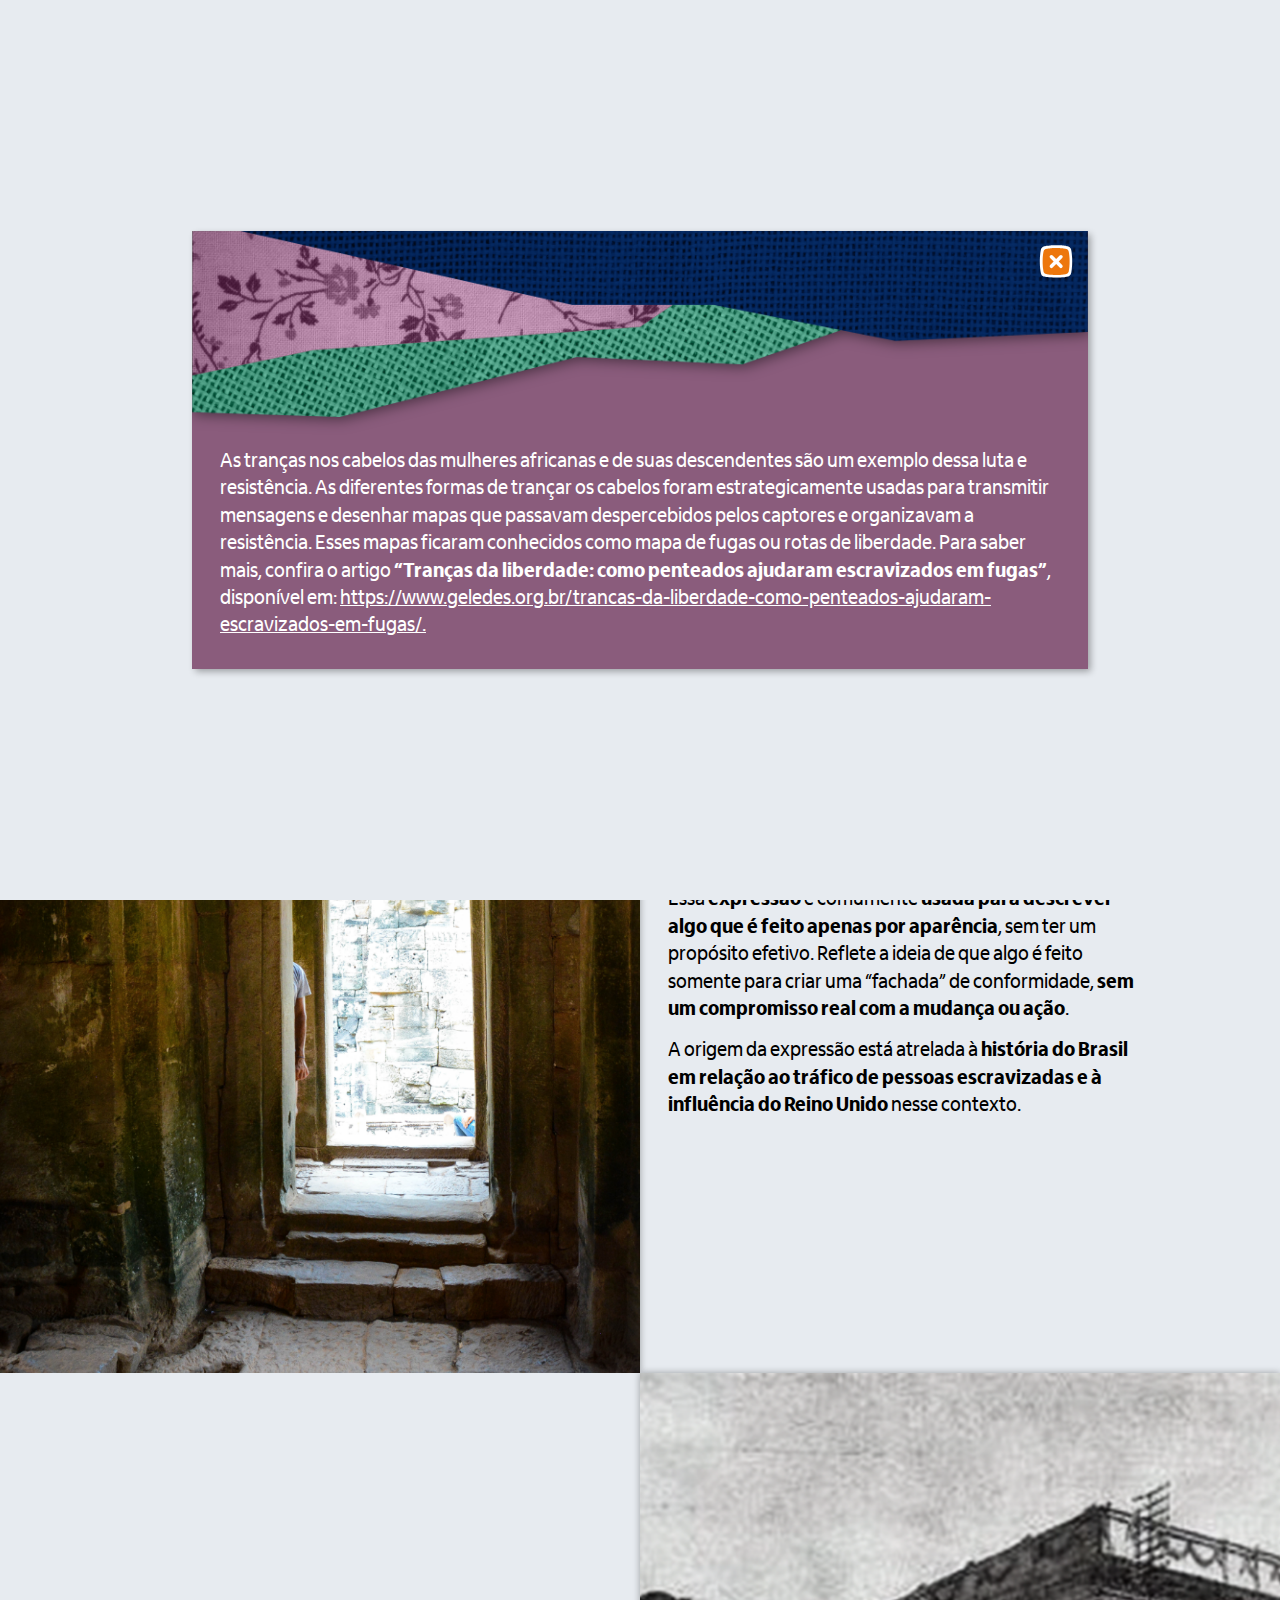
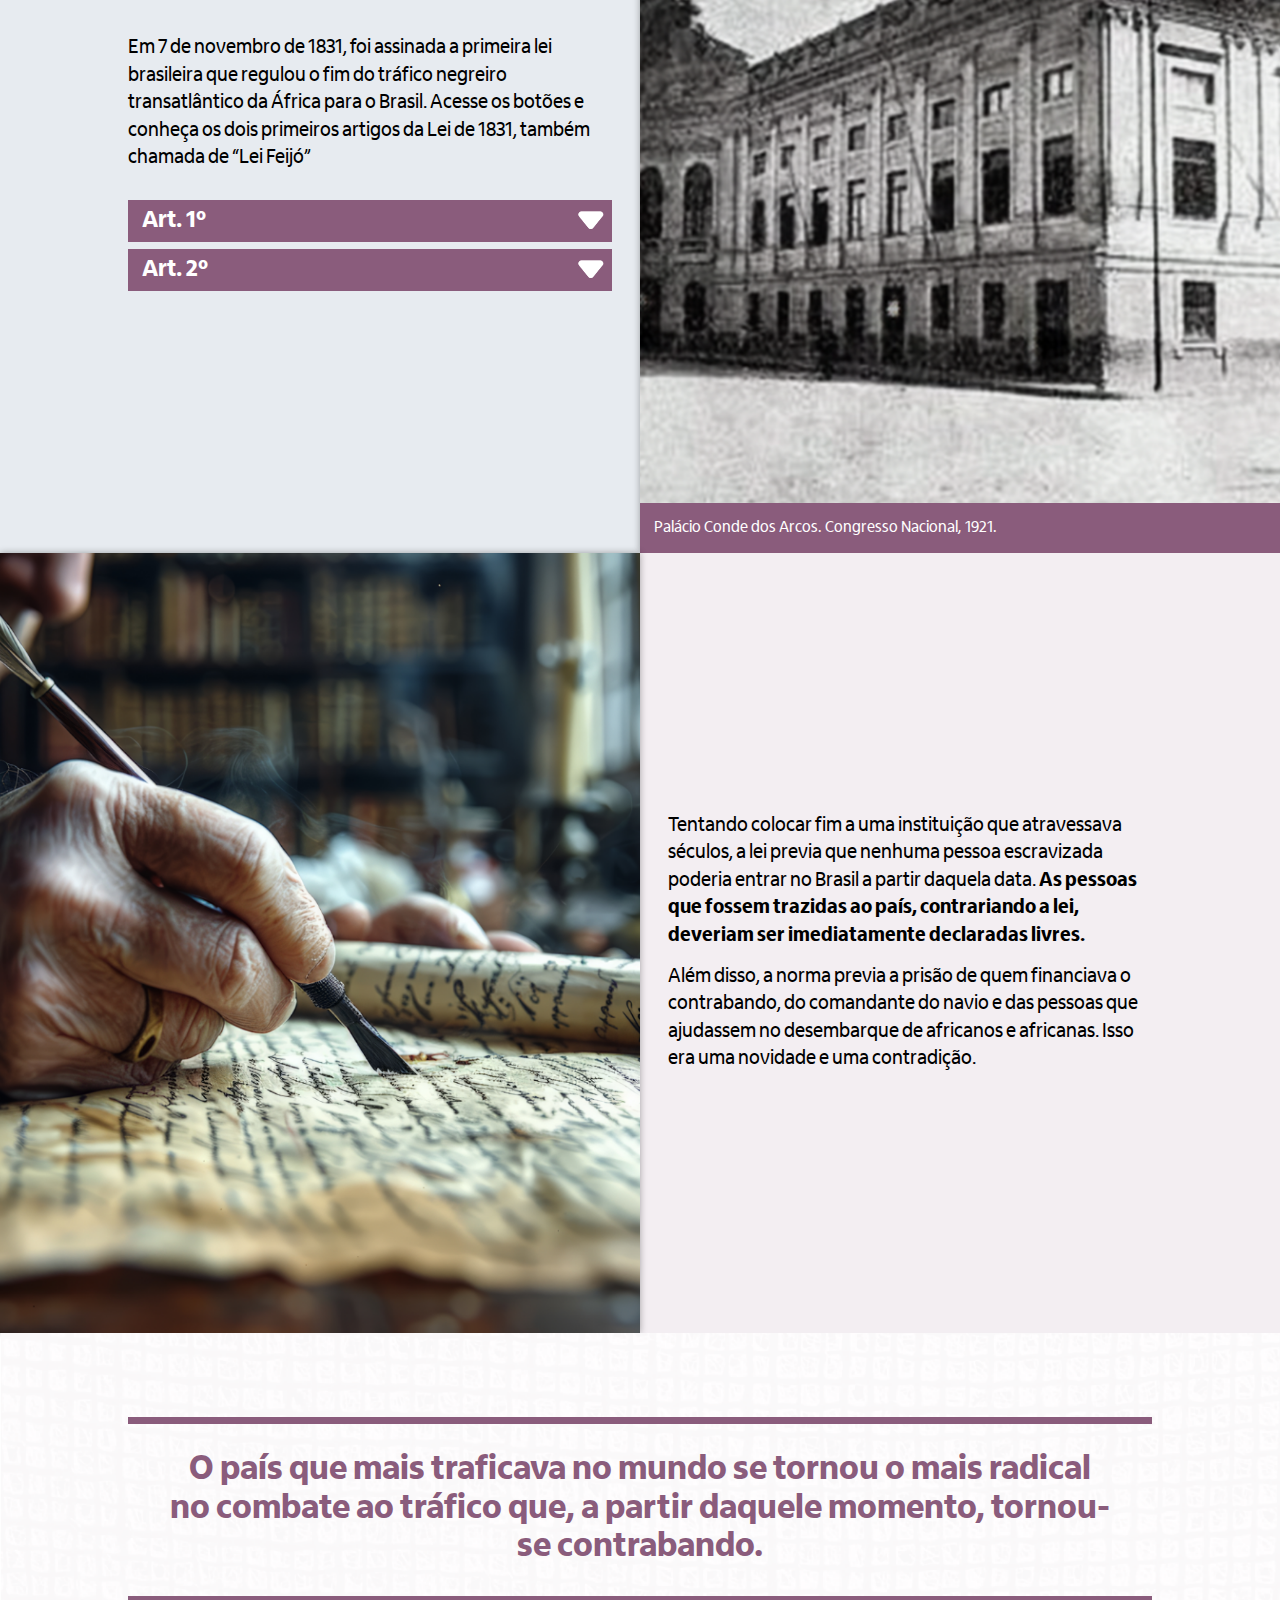
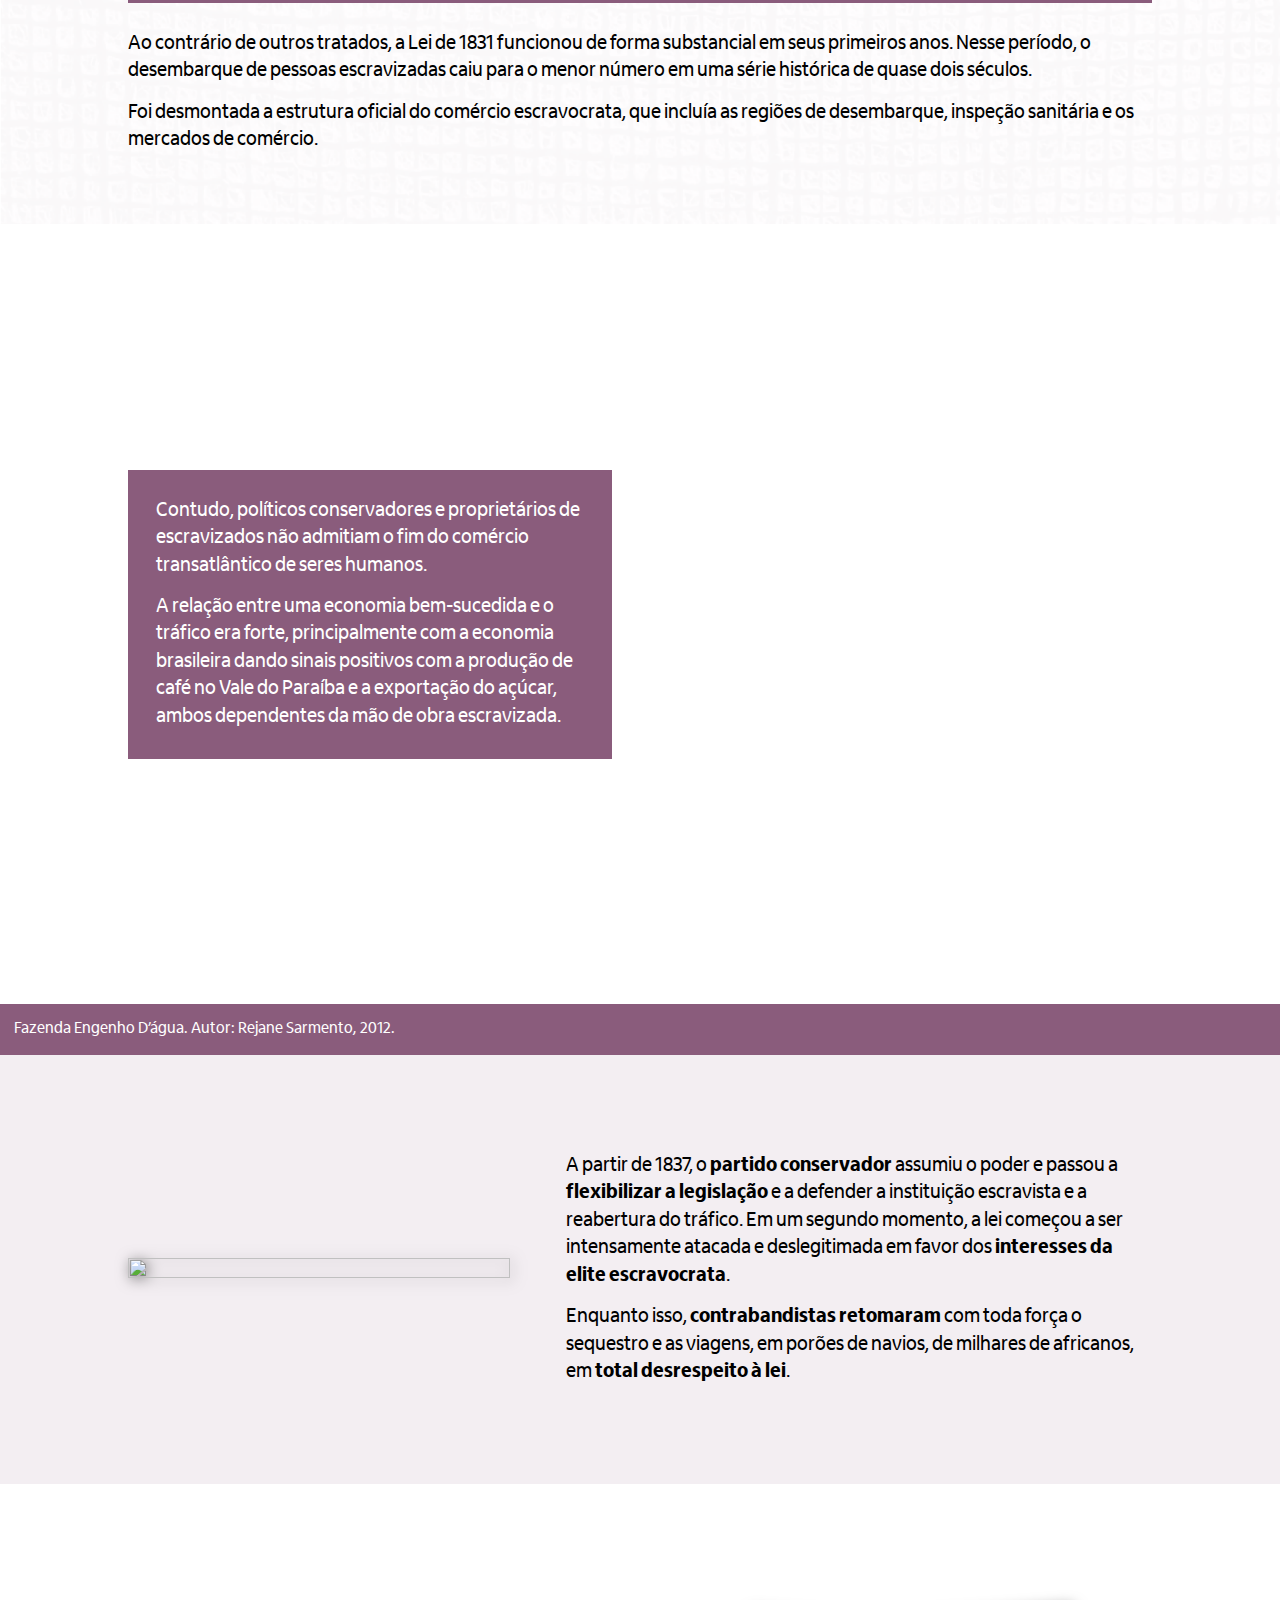
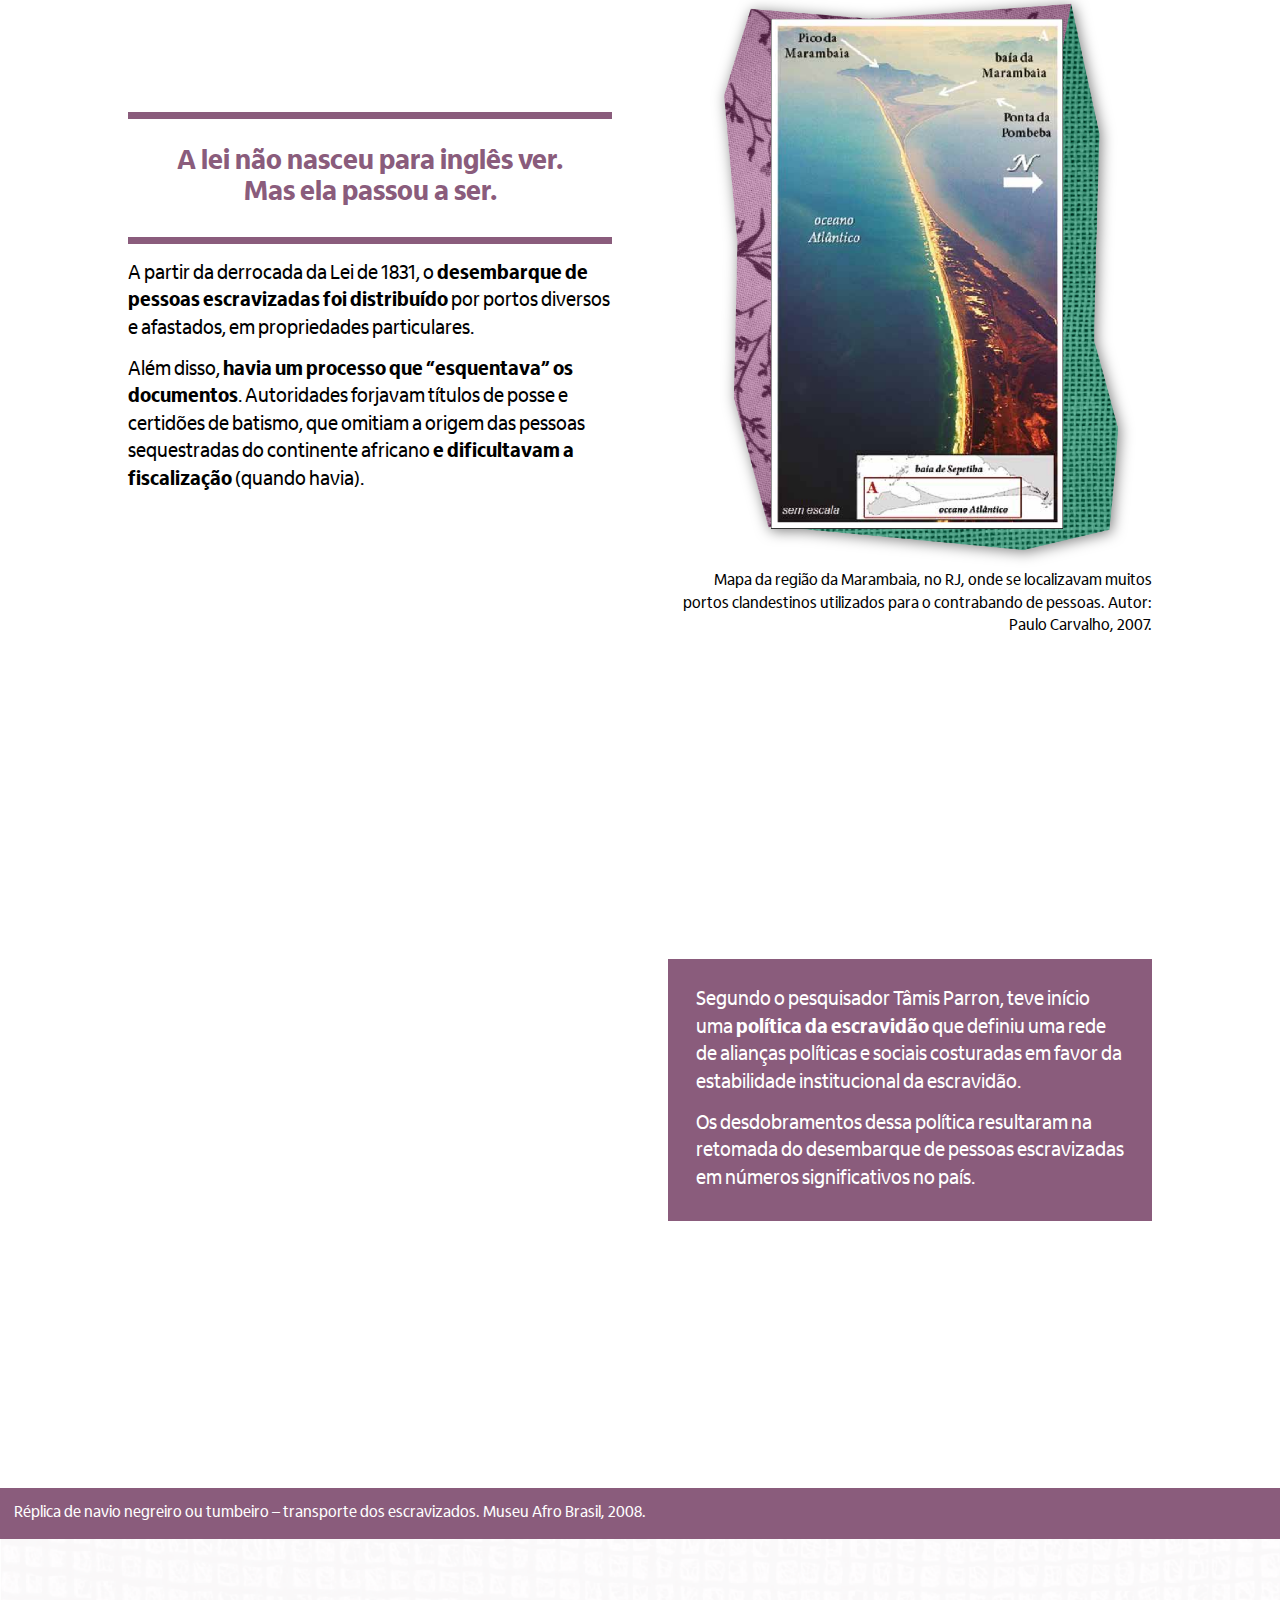
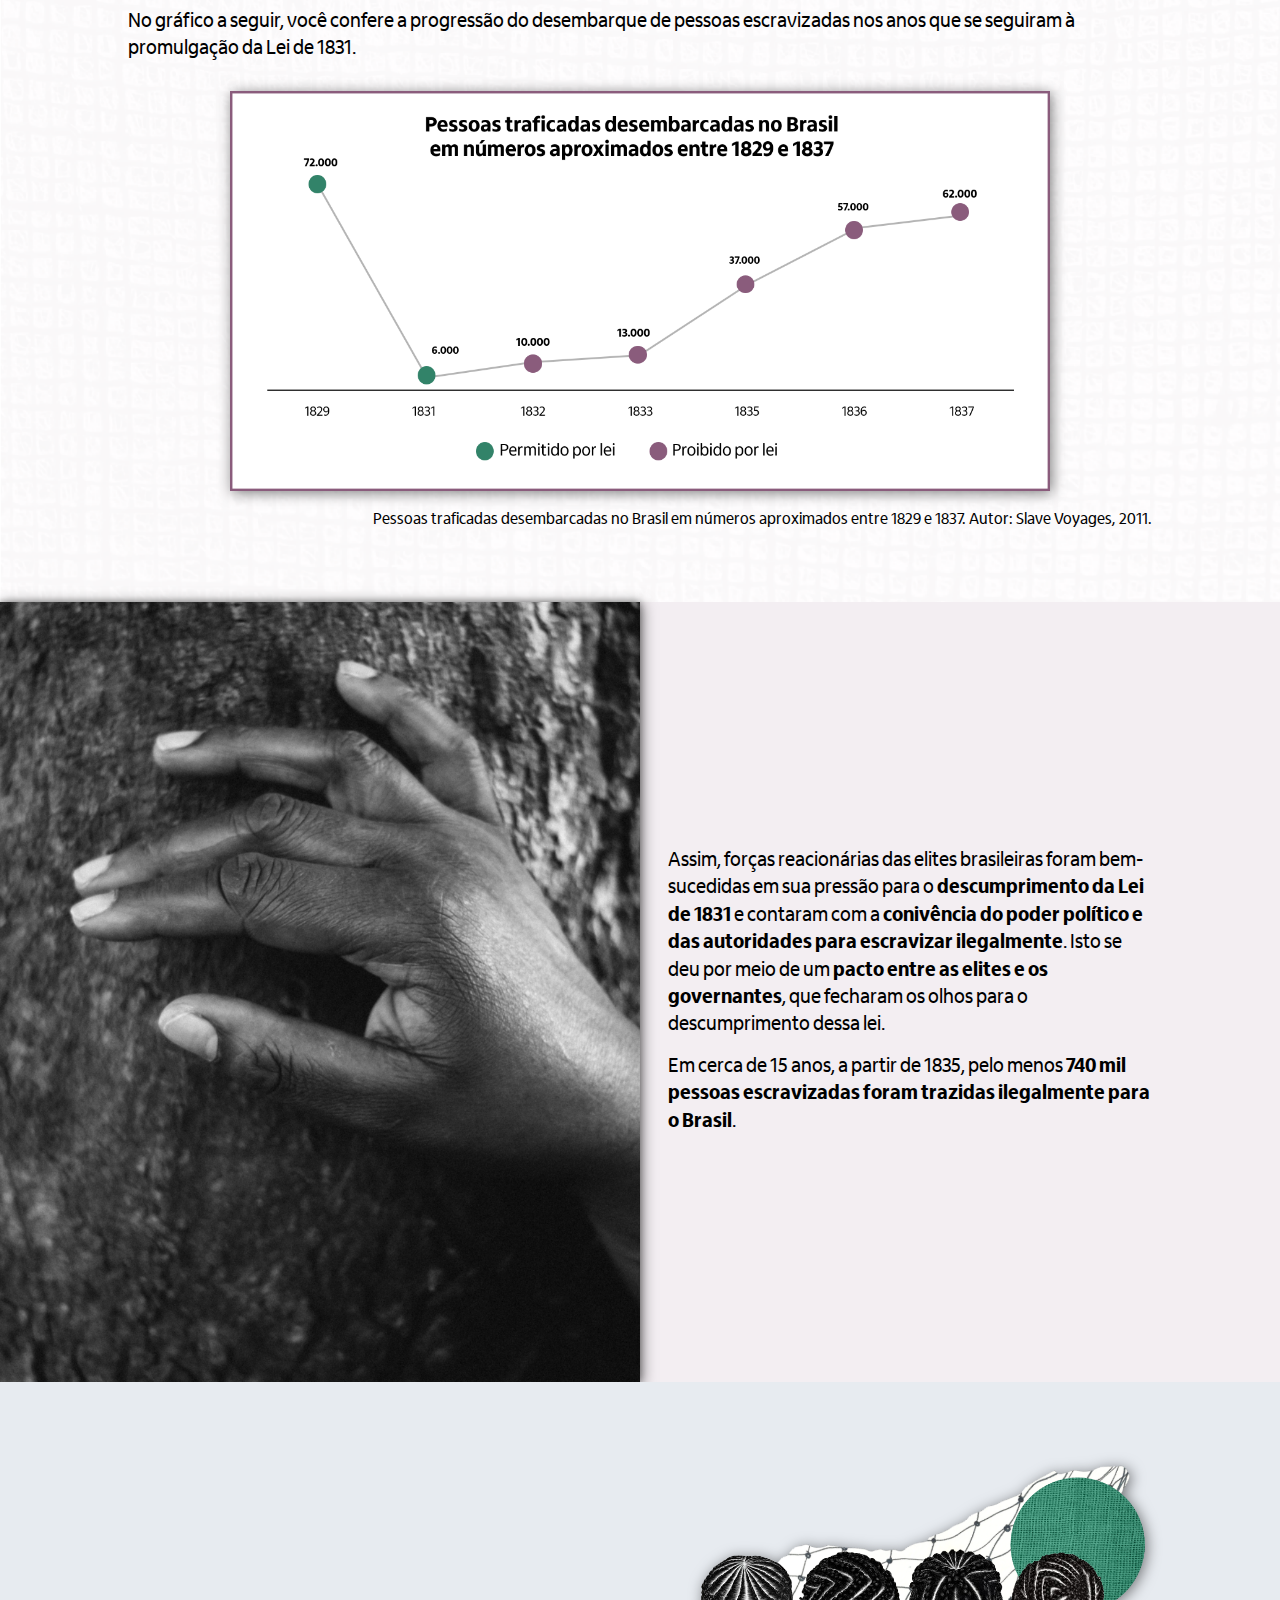
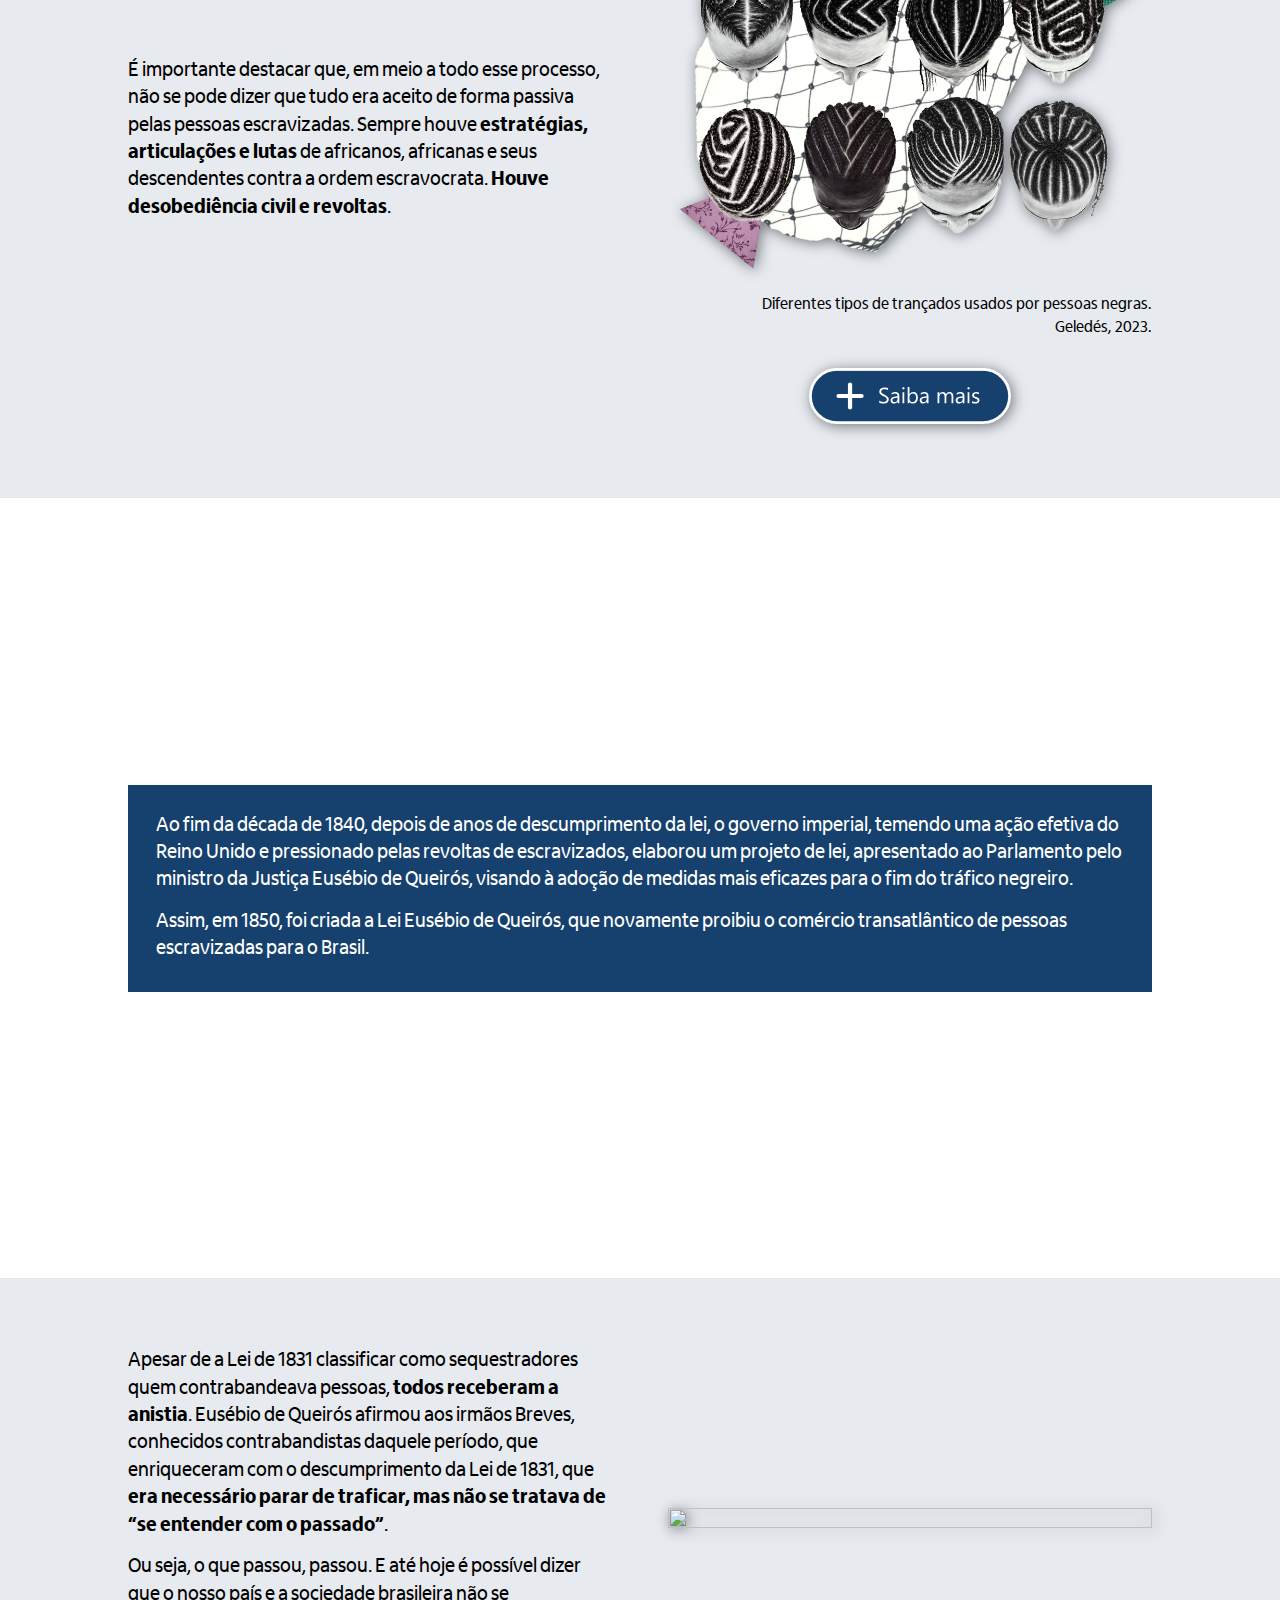
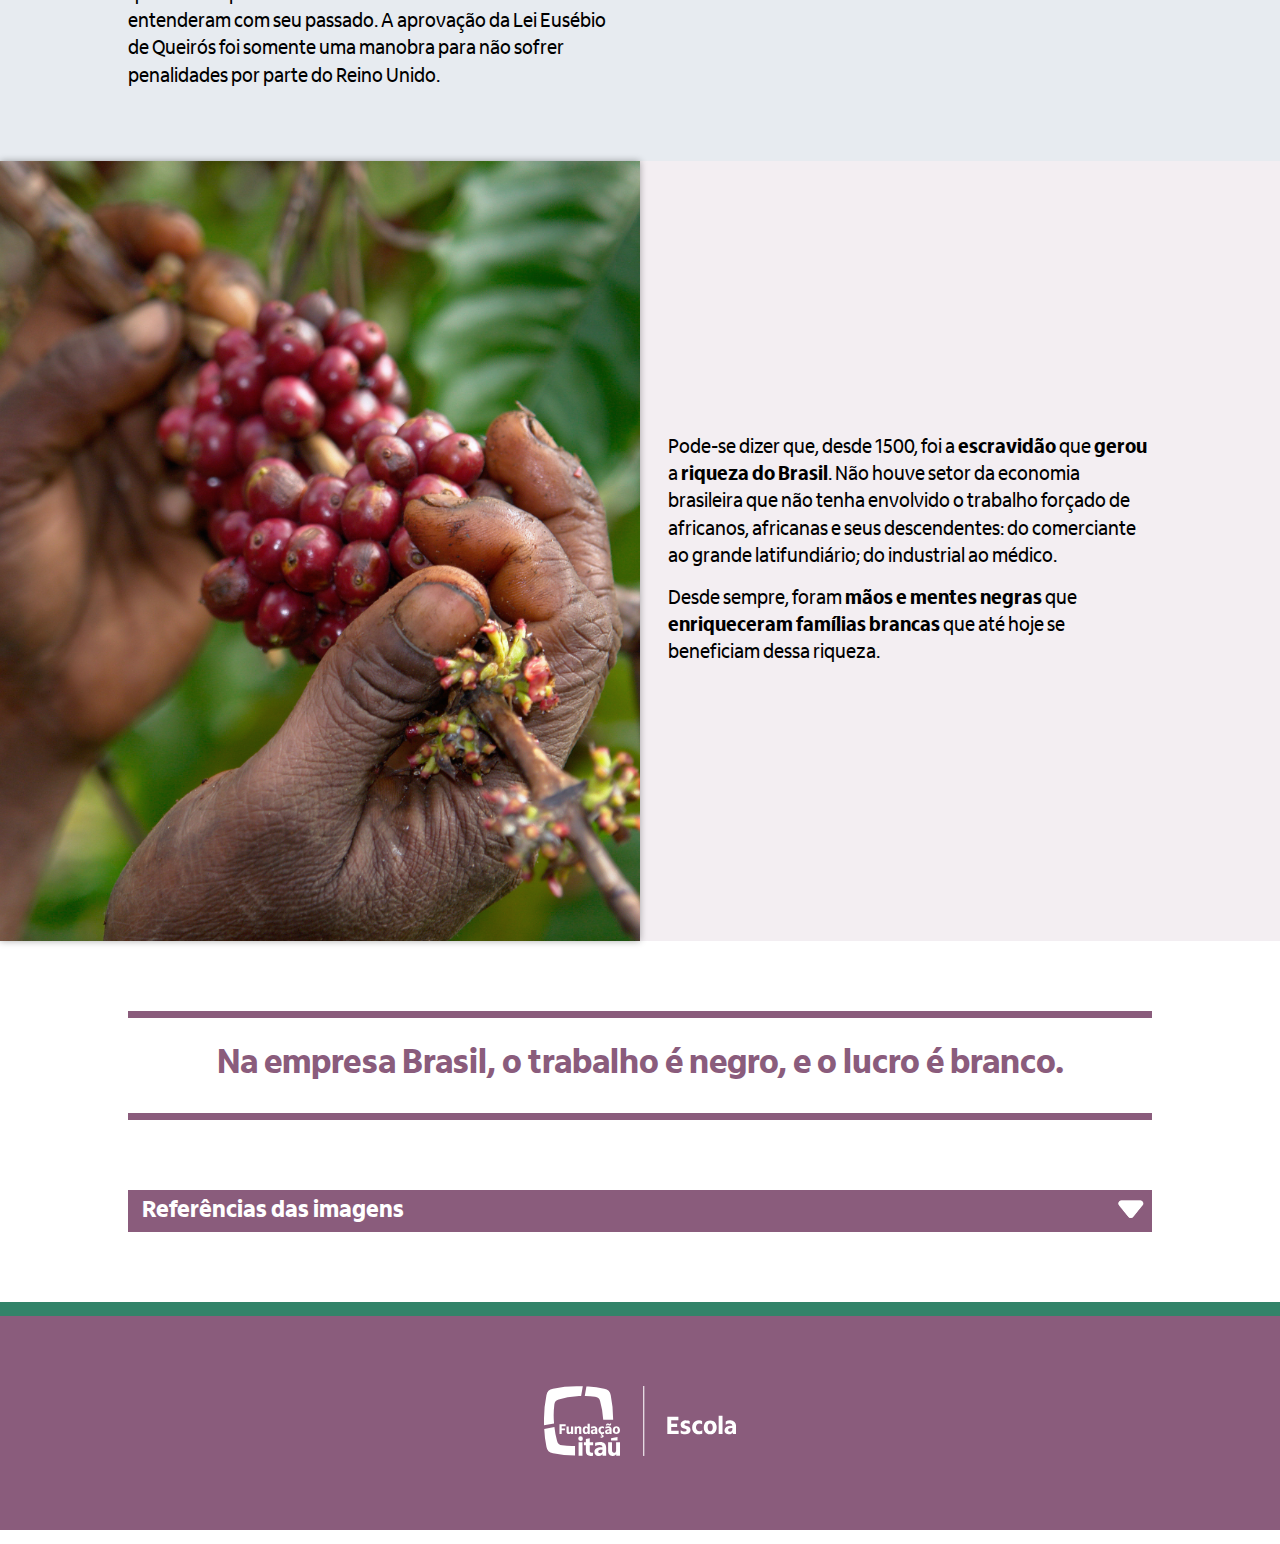
==== commit 33613133: "FACTURE" ====
--- a/app/pages/onepage/index.html
+++ b/app/pages/onepage/index.html
@@ -83,8 +83,8 @@
                         </div>
                       </div>
                       <div class="corpbtn">
-                        <button class="accordeon-title" tabindex="7" aria-label="Art. 2 º​">
-                          <h4>Art. 2 º​</h4>
+                        <button class="accordeon-title" tabindex="7" aria-label="Art. 2º">
+                          <h4>Art. 2º</h4>
                           <div class="seta-container">
                             <div class="img"></div>
                           </div>
@@ -124,7 +124,7 @@
             <div class="col    col-02   prop-pt2 prop-pb2 prop-tablet-pt2 prop-tablet-pb2 right" alt="" aria-label="" tabindex="-1">
               <div class="wrapper">
                 <p class="text prop-m0" tabindex="1">Tentando colocar fim a uma instituição que atravessava séculos, a lei previa que nenhuma pessoa escravizada poderia entrar no Brasil a partir daquela data. <b>As pessoas que fossem trazidas ao país, contrariando a lei, deveriam ser imediatamente declaradas livres.</b></p>
-                <p class="text prop-m0" tabindex="2">Além disso, a norma previa a prisão de quem financiava o contrabando, do comandante do navio e das pessoas que ajudassem no desembarque de africanos e africanas. Isso era uma novidade e uma contradição.</p>
+                <p class="text prop-mt1" tabindex="2">Além disso, a norma previa a prisão de quem financiava o contrabando, do comandante do navio e das pessoas que ajudassem no desembarque de africanos e africanas. Isso era uma novidade e uma contradição.</p>
               </div>
             </div>
           </div>
@@ -134,7 +134,7 @@
         <div class="container-template-wildcard prop-pt5 prop-pb5 prop-tablet-pt2 prop-tablet-pb2" style="background-image: url(../../assets/img/bg.png);">
           <div class="col col-bg  col-one col-01  col-full up" alt="" aria-label="" tabindex="-1">
             <div class="wrapper">
-              <h2 class="title prop-mt1 border-top-bottom color-05 prop-txt-center" tabindex="1">O país que mais traficava no mundo se tornou o mais radical no combate ao tráfico que, a partir daquele momento, se tornou contrabando.</h2>
+              <h2 class="title prop-mt1 border-top-bottom color-05 prop-txt-center" tabindex="1">O país que mais traficava no mundo se tornou o mais radical no combate ao tráfico que, a partir daquele momento, tornou-se contrabando.</h2>
               <p class="text prop-mt2" tabindex="2">Ao contrário de outros tratados, a Lei de 1831 funcionou de forma substancial em seus primeiros anos. Nesse período, o desembarque de pessoas escravizadas caiu para o menor número em uma série histórica de quase dois séculos.</p>
               <p class="text prop-mt1" tabindex="3">Foi desmontada a estrutura oficial do comércio escravocrata, que incluía as regiões de desembarque, inspeção sanitária e os mercados de comércio.</p>
             </div>
@@ -195,7 +195,7 @@
               <div class="wrapper">
                 <div class="container-image"><img class="img-shadow" src="../../assets/img/img05.png" alt="" aria-label="" tabindex="-1" aria-hidden="aria-hidden"/>
                 </div>
-                <p class="smalltext prop-mt1 prop-txt-right" tabindex="4">Mapa da região da Marambaia, no RJ, onde se localizavam muitos portos clandestinos utilizados para o contrabando de pessoas. Autor: Paulo Carvalho, 2007.</p>
+                <p class="smalltext prop-mt1 prop-txt-right noler" tabindex="4">Mapa da região da Marambaia, no RJ, onde se localizavam muitos portos clandestinos utilizados para o contrabando de pessoas. Autor: Paulo Carvalho, 2007.</p>
               </div>
             </div>
           </div>
@@ -220,7 +220,7 @@
           </div>
         </div>
         <div class="flexObra color-bg-05">
-          <p class="smalltext color-white">Réplica de navio negreiro ou tumbeiro – transporte dos escravizados. Museu Afro Brasil, 2008.</p>
+          <p class="smalltext color-white noler">Réplica de navio negreiro ou tumbeiro – transporte dos escravizados. Museu Afro Brasil, 2008.</p>
         </div>
       </section>
       <section class="section10">
@@ -245,7 +245,7 @@
             </div>
             <div class="col    col-02   prop-pt2 prop-pb2 prop-tablet-pt2 prop-tablet-pb2 right" alt="" aria-label="" tabindex="-1">
               <div class="wrapper">
-                <p class="text prop-m0" tabindex="1">Assim, forças reacionárias das elites brasileiras foram bem-sucedidas em sua pressão para o <b>descumprimento da Lei de 1831</b>, e contaram com a <b>conivência do poder político e das autoridades para escravizar ilegalmente</b>. Isto se deu por meio de um <b>pacto entre as elites e os governantes</b>, que fecharam os olhos para o descumprimento dessa lei.</p>
+                <p class="text prop-m0" tabindex="1">Assim, forças reacionárias das elites brasileiras foram bem-sucedidas em sua pressão para o <b>descumprimento da Lei de 1831</b> e contaram com a <b>conivência do poder político e das autoridades para escravizar ilegalmente</b>. Isto se deu por meio de um <b>pacto entre as elites e os governantes</b>, que fecharam os olhos para o descumprimento dessa lei.</p>
                 <p class="text prop-mt1" tabindex="2">Em cerca de 15 anos, a partir de 1835, pelo menos <b>740 mil pessoas escravizadas foram trazidas ilegalmente para o Brasil</b>.</p>
               </div>
             </div>
@@ -262,11 +262,11 @@
             </div>
             <div class="col col-bg   col-02   right" alt="" aria-label="" tabindex="-1">
               <div class="wrapper">
-                <div class="container-image"><img class="img-shadow" src="../../assets/img/img09.png" alt="" aria-label="" tabindex="-1" aria-hidden="aria-hidden"/>
-                </div>
-                <p class="smalltext prop-mt1 prop-txt-right" tabindex="2">Diferentes tipos de trançados usados por pessoas negras. Geledés, 2023.</p>
+                <div class="container-image"><img class="img-shadow" src="../../assets/img/img09.png" alt="A imagem mostra, de cima, oito tipos diferentes de trançados usados por pessoas negras." aria-label="A imagem mostra, de cima, oito tipos diferentes de trançados usados por pessoas negras." tabindex="2"/>
+                </div>
+                <p class="smalltext prop-mt1 prop-txt-right" tabindex="3">Diferentes tipos de trançados usados por pessoas negras. Geledés, 2023.</p>
                 <div class="container-btn">
-                  <button class="botao prop-mt2 pulse infinite" tabindex="3" aria-label="Saiba mais" data-modal="#pop01" item="" onClick="">
+                  <button class="botao prop-mt2 pulse infinite" tabindex="4" aria-label="Saiba mais" data-modal="#pop01" item="" onClick="">
                     <div class="container-image"><img class="prop-h4 img-shadow" src="../../assets/img/saiba01.svg" alt="" aria-label="" tabindex="-1" aria-hidden="aria-hidden"/>
                     </div>
                   </button>
@@ -277,14 +277,14 @@
         </div>
         <div class="modal interaction-modal parent-inside-col modal modal-comum" id="pop01">
           <div class="flex-center">
-            <div class="box in delay1" aria-label="janela" aria-modal="aria-modal" role="dialog" tabindex="4">
+            <div class="box in delay1" aria-label="janela" aria-modal="aria-modal" role="dialog" tabindex="5">
               <div class="container-template-wildcard">
                 <div class="col   col-one col-01  col-full shadow color-bg-05" alt="" aria-label="" tabindex="-1">
                   <div class="wrapper">
                     <div class="container-item-card modal-line">
                       <div class="container-image"><img class="prop-w-porc100 img-shadow" src="../../assets/img/topo.png" alt="" aria-label="" tabindex="-1" aria-hidden="aria-hidden"/>
                       </div>
-                      <p class="text color-white prop-p2" tabindex="1">As tranças nos cabelos das mulheres africanas e de suas descendentes são um exemplo dessa luta e resistência. As diferentes formas de trançar os cabelos foram estrategicamente usadas para transmitir mensagens e desenhar mapas que passavam despercebidos pelos captores e organizavam a resistência. Esses mapas ficaram conhecidos como mapa de fugas ou rotas de liberdade. Para saber mais, confira o artigo <b>“Tranças da liberdade: como penteados ajudaram escravizados em fugas”</b>, disponível em: <a class="color-white" href="https://www.geledes.org.br/trancas-da-liberdade-como-penteados-ajudaram-escravizados-em-fugas/", target="_blank", rel="noopener noreferrer">https://www.geledes.org.br/trancas-da-liberdade-como-penteados-ajudaram-escravizados-em-fugas/.</a></p>
+                      <p class="text color-white prop-p2" tabindex="1">As tranças nos cabelos das mulheres africanas e de suas descendentes são um exemplo dessa luta e resistência. As diferentes formas de trançar os cabelos foram estrategicamente usadas para transmitir mensagens e desenhar mapas que passavam despercebidos pelos captores e organizavam a resistência. Esses mapas ficaram conhecidos como mapa de fugas ou rotas de liberdade. Para saber mais, confira o artigo <b>“Tranças da liberdade: como penteados ajudaram escravizados em fugas”</b>, disponível em: <a class="color-white link" href="https://www.geledes.org.br/trancas-da-liberdade-como-penteados-ajudaram-escravizados-em-fugas/", target="_blank", rel="noopener noreferrer">https://www.geledes.org.br/trancas-da-liberdade-como-penteados-ajudaram-escravizados-em-fugas/.</a></p>
                     </div>
                   </div>
                 </div>
@@ -346,7 +346,7 @@
           <div class="col col-bg  col-one col-01  col-full prop-pt5 prop-pb5 prop-tablet-pt5 prop-tablet-pb5" alt="" aria-label="" tabindex="-1">
             <div class="wrapper">
               <h2 class="title border-top-bottom color-05 prop-txt-center" tabindex="1">Na empresa Brasil, o trabalho é negro, e o lucro é branco.</h2>
-              <div class="container-accordeon prop-mt2 accordeon-type02 up">
+              <div class="container-accordeon prop-mt5 accordeon-type02 up">
                 <div class="interaction-accordeon accordeon parent-inside-col">
                   <div class="bloco">
                     <div class="corpbtn">
--- a/app/pages/onepage/style.css
+++ b/app/pages/onepage/style.css
@@ -4291,6 +4291,9 @@
 .section12 .container-btn {
   justify-content: center;
 }
+.link {
+  text-decoration: underline;
+}
 .section08 .container-list {
   display: flex;
   gap: 2rem;
@@ -4673,4 +4676,4 @@
   max-height: 90vh;
 }
 
-/*# sourceMappingURL=[data-uri]